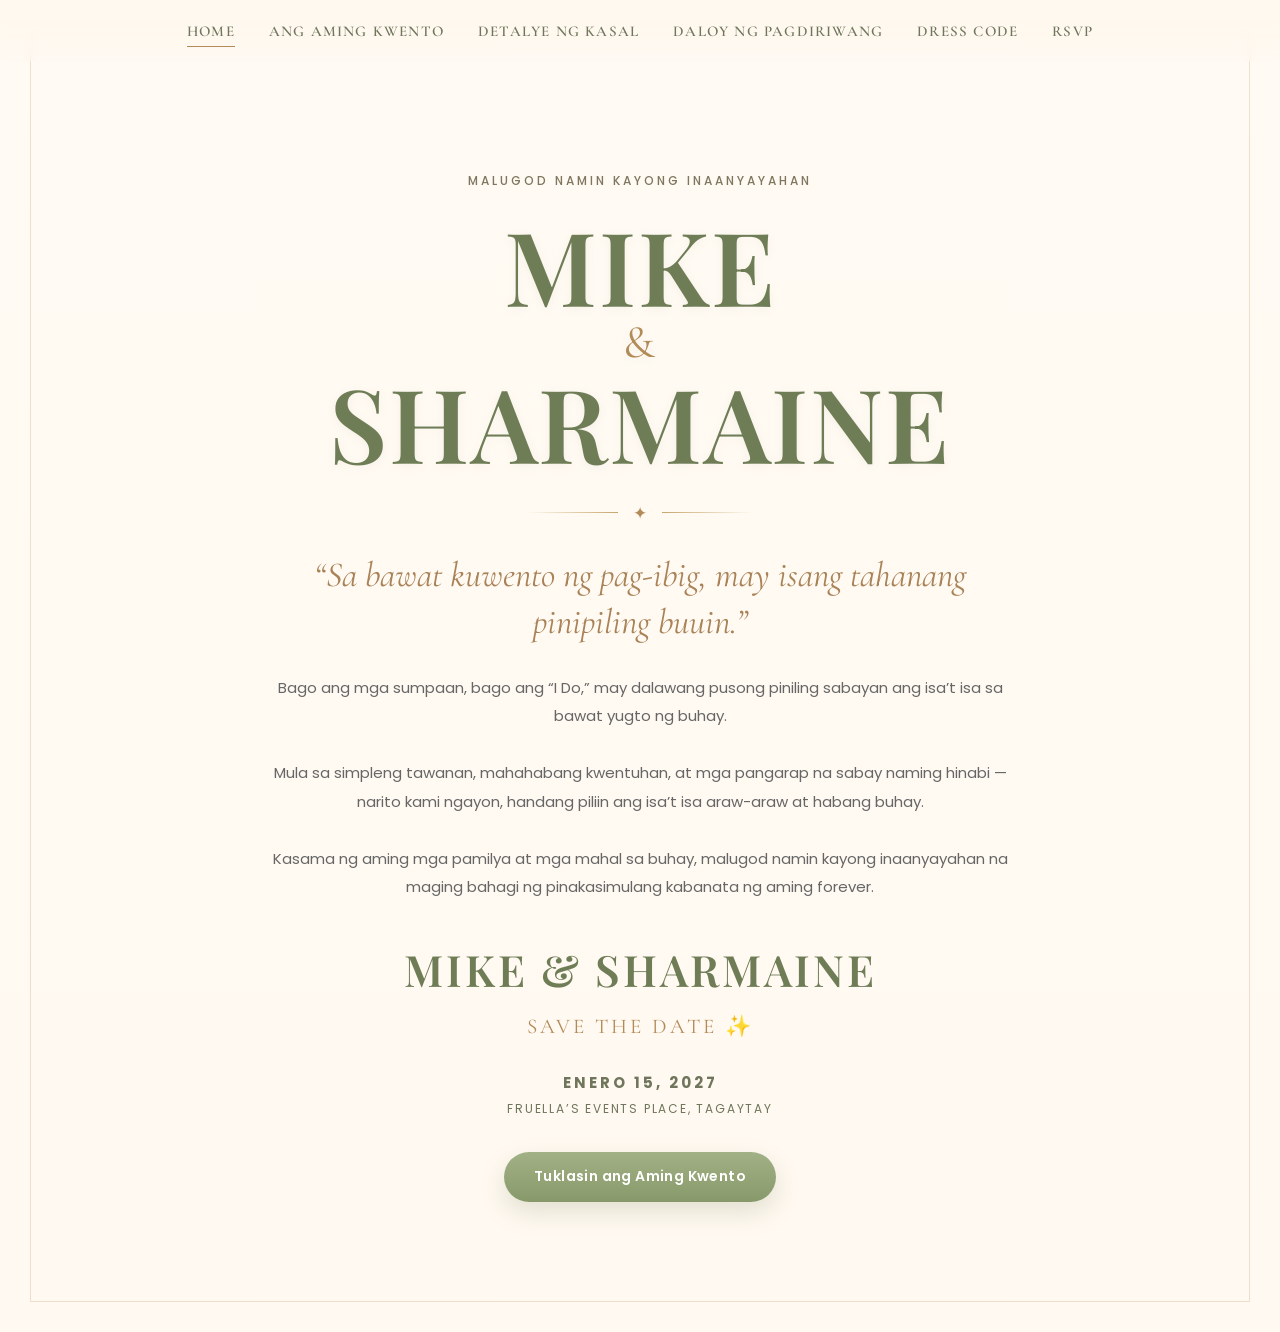
==== index.html @ f7872370 "Update index.html Remove RSVP from Home page" ====
<!DOCTYPE html>
<html lang="tl">

<head>

    <meta charset="UTF-8">

    <meta
        name="viewport"
        content="width=device-width, initial-scale=1.0"
    >

    <title>Mike & Sharmaine | Wedding</title>

    <!-- Google Fonts -->
    <link rel="preconnect" href="https://fonts.googleapis.com">

    <link
        rel="preconnect"
        href="https://fonts.gstatic.com"
        crossorigin
    >

    <link
        href="https://fonts.googleapis.com/css2?family=Cardo:wght@400;700&family=Playfair+Display:wght@600;700&family=Cormorant+Garamond:wght@400;500;600&family=Poppins:wght@300;400;500;600&display=swap"
        rel="stylesheet"
    >

    <link
        rel="stylesheet"
        href="style.css"
    >

</head>


<body>

    <!-- Floating watercolor petals -->
    <div id="petals"></div>


    <!-- ==============================
         WEDDING WEBSITE
    =============================== -->

    <div id="website">


        <!-- ==============================
             NAVIGATION
        =============================== -->

        <header class="website-nav">

           <nav>

    <a
        href="index.html"
        class="nav-link active"
    >
        Home
    </a>

    <a
        href="kwento.html"
        class="nav-link"
    >
        Ang Aming Kwento
    </a>

    <a
        href="detalye.html"
        class="nav-link"
    >
        Detalye ng Kasal
    </a>

    <a
        href="daloy.html"
        class="nav-link"
    >
        Daloy ng Pagdiriwang
    </a>

    <a
        href="dress-code.html"
        class="nav-link"
    >
        Dress Code
    </a>

    <a
        href="rsvp.html"
        class="nav-link"
    >
        RSVP
    </a>

</nav>

        </header>



        <!-- ==============================
             HERO / LANDING PAGE
        =============================== -->

        <main id="home">

            <section class="hero-section">

                <div class="hero-content">


                    <p class="hero-eyebrow">
                        MALUGOD NAMIN KAYONG INAANYAYAHAN
                    </p>


                    <h1 class="hero-title">

                        MIKE

                        <span>&</span>

                        SHARMAINE

                    </h1>


                    <div class="hero-divider">

                        <span>✦</span>

                    </div>


                    <p class="hero-quote">

                        “Sa bawat kuwento ng pag-ibig,
                        may isang tahanang pinipiling buuin.”

                    </p>


                    <p class="hero-description">

                        Bago ang mga sumpaan, bago ang “I Do,”
                        may dalawang pusong piniling sabayan ang
                        isa’t isa sa bawat yugto ng buhay.

                        <br><br>

                        Mula sa simpleng tawanan, mahahabang
                        kwentuhan, at mga pangarap na sabay naming
                        hinabi — narito kami ngayon, handang piliin
                        ang isa’t isa araw-araw at habang buhay.

                        <br><br>

                        Kasama ng aming mga pamilya at mga mahal
                        sa buhay, malugod namin kayong inaanyayahan
                        na maging bahagi ng pinakasimulang kabanata
                        ng aming forever.

                    </p>


                    <div class="hero-names">

                        <h2>
                            MIKE & SHARMAINE
                        </h2>

                        <p>
                            SAVE THE DATE ✨
                        </p>

                    </div>


                    <div class="hero-date">

                        <strong>
                            ENERO 15, 2027
                        </strong>

                        <span>
                            FRUELLA’S EVENTS PLACE, TAGAYTAY
                        </span>

                    </div>


                    <a
    href="kwento.html"
    class="hero-button"
>
    Tuklasin ang Aming Kwento
</a>
                </div>

            </section>
---- style.css ----
/* ===========================
   Mike & Sharmaine Wedding
   =========================== */

*{
    margin:0;
    padding:0;
    box-sizing:border-box;
}

html{
    scroll-behavior:smooth;
}

body{

    font-family:'Poppins',sans-serif;

    background:url("https://drive.google.com/thumbnail?id=1UcI9t8dui6gu9zDNdLLfxR3sNdBYcSqt&sz=w2000") center center/cover no-repeat fixed;

    min-height:100vh;

    color:#555;
}


/* Soft overlay */

.background{

    min-height:100vh;

    background:rgba(255,248,238,.70);

    display:flex;

    justify-content:center;

    align-items:center;

    padding:40px 20px;

}


/* Card */

.card{

    position:relative;

    overflow:hidden;

    background:#FFFCF8;

    border-radius:40px;

    box-shadow:
0 8px 25px rgba(90,75,40,.08),
0 30px 70px rgba(90,75,40,.10),
0 1px 0 rgba(255,255,255,.9) inset;

padding:90px 70px 70px;
   
        width:min(100%,760px);


}

.card::before{

    content:"";

    position:absolute;

    inset:20px;

    border:1px solid rgba(214,193,157,.28);

    border-radius:28px;

    pointer-events:none;

}

/* Typography */

h1{

    font-family:'Playfair Display',serif;

    color:#6F7D57;

font-size:clamp(2.5rem, 6vw, 3.8rem);
   
    font-weight:600;

    text-align:center;

    line-height:1.05;

    letter-spacing:.5px;

    margin:0 0 12px;

    text-shadow:
        0 2px 10px rgba(126,142,101,.08);

}

h2{

    font-family:'Cormorant Garamond',serif;

font-size:clamp(1.9rem, 4vw, 2.5rem);
   
    font-weight:500;

    color:#B38B59;

    text-align:center;

    letter-spacing:2px;

    margin-bottom:32px;

}

h3{

    font-family:'Cormorant Garamond',serif;

    color:#777;

font-size:clamp(1.35rem, 3vw, 1.8rem);
   
    text-align:center;

}

p{

    text-align:center;

    font-size:clamp(.98rem,2vw,1.1rem);

    line-height:1.8;

    color:#666;

    margin:0 0 18px;

}


/* Inputs */

input{
    display:block;
    width:100%;
    padding:22px 30px;
    margin:12px 0 10px;
    border-radius:999px;

    border:1px solid rgba(210,200,180,.8);
    background:rgba(255,255,255,.85);
    font-size:1.2rem;
    transition:.3s;
}

input:focus{

    outline:none;

    border-color:#A5B28B;

    box-shadow:
        0 0 0 5px rgba(126,142,101,.12);

}


/* Buttons */

button{

    margin-top:0;

    width:100%;

    min-height:56px;

    padding:18px 24px;

    background:linear-gradient(
        180deg,
        #A3B186,
        #87996A
    );

    color:#fff;

    border:none;

    border-radius:999px;

    font-weight:700;

font-size:clamp(1rem,2vw,1.1rem);
   
    letter-spacing:.3px;

    cursor:pointer;

    transition:
        transform .2s ease,
        box-shadow .3s ease,
        background .3s ease;

    box-shadow:
        0 12px 28px rgba(126,142,101,.25);

    -webkit-tap-highlight-color: transparent;

}

button:hover{

    transform:translateY(-2px);

    box-shadow:
        0 16px 34px rgba(126,142,101,.30);

    background:linear-gradient(
        180deg,
        #AAB98C,
        #7F9265
    );

}
button:active{

    transform:scale(.98);

}

button:disabled{

    opacity:.7;

    cursor:not-allowed;

    transform:none;

    box-shadow:
        0 8px 18px rgba(126,142,101,.18);

}
/* Divider */

.divider{

    margin:40px 0;

    border-top:1px solid #e9e2d8;

}


/* Footer */

.footer{

    text-align:center;

    margin-top:25px;

    color:#777;

    line-height:2;

}



/* ===========================
   Guest Card
=========================== */

.guest-card{

    display:flex;
    align-items:center;
    gap:22px;

    padding:24px;
    margin-top:22px;

    border-radius:24px;

    background:#FCFCFB;

    border:2px solid transparent;

    cursor:default;

    transition:
        transform .25s ease,
        box-shadow .30s ease,
        border-color .30s ease,
        background .30s ease;

}

.guest-card:hover{

    transform:none;

    box-shadow: 0 16px 30px rgba(126,142,101,.10);

}

.guest-icon{

    width:clamp(52px,9vw,64px);

    height:clamp(52px,9vw,64px);

    font-size:clamp(18px,3vw,22px);

}

.guest-details{

    flex:1;

    display:flex;

    flex-direction:column;

    gap:6px;

}

.guest-details h3{

    font-size:clamp(1.4rem,3vw,1.8rem);

}


/* Mobile */

@media (max-width:768px){

    .card{
    padding:40px 24px;
    }

    input,
    textarea{
        font-size:16px;
    }


}
.field-label{
    display:block;
    margin:18px 0 8px;
    text-align:left;
    font-weight:600;
    color:#666;
}

textarea{
    width:100%;
    min-height:140px;
    padding:18px 22px;
    border:1px solid #ddd;
    border-radius:28px;
    font-size:16px;
    font-family:'Poppins',sans-serif;
    resize:none;
    margin-bottom:24px;
    box-sizing:border-box;
}

textarea:focus{
    outline:none;
    border-color:#7E8E65;
    box-shadow:0 0 0 4px rgba(126,142,101,.15);

   }

/* ===========================
   Attendance Toggle
=========================== */

.attendance-toggle{

    display:flex;

    align-items:center;

    gap:16px;

}

.status{

    width:110px;

    text-align:center;

    font-size:14px;

    color:#777;

    line-height:1.3;

}

.status.on{

    color:#7E8E65;

    font-weight:700;

}

.switch{

    position:relative;
    display:inline-block;
    width:64px;
    height:34px;

}

.switch input{

    opacity:0;
    width:0;
    height:0;

}

.slider{

    position:absolute;
    cursor:pointer;
    top:0;
    left:0;
    right:0;
    bottom:0;

    background:#d7d7d7;

    transition:.3s;

    border-radius:40px;

}

.slider:before{

    position:absolute;
    content:"";

    height:26px;
    width:26px;

    left:4px;
    bottom:4px;

    background:white;

    transition:.3s;

    border-radius:50%;

}

.switch input:checked + .slider{

    background:#7E8E65;

}

.switch input:checked + .slider:before{

    transform:translateX(30px);

}
.attendance-text{

    font-size:16px;

    font-weight:600;

    color:#7E8E65;

    transition:.25s;

}
/* ===========================
   Loading Overlay
=========================== */

.loading-overlay{

    position:fixed;

    inset:0;

    background:rgba(255,248,238,.92);

    display:none;

    justify-content:center;

    align-items:center;

    z-index:9999;

}

.loading-card{

    text-align:center;

}

.loading-card h2{

    margin-top:20px;

    color:#7E8E65;

}

.loading-card p{

    margin-top:10px;

}

.ring{

    width:70px;

    height:70px;

    border:6px solid #e5dfd4;

    border-top:6px solid #7E8E65;

    border-radius:50%;

    margin:auto;

    animation:spin .8s linear infinite;

}

@keyframes spin{

    from{
        transform:rotate(0deg);
    }

    to{
        transform:rotate(360deg);
    }

}

#app{

    position:relative;

    z-index:2;

    max-width:720px;

    margin:auto;

    animation:fadeUp .8s ease;
    transition:opacity .3s ease, transform .3s ease;

}
@keyframes fadeUp{

from{

opacity:0;

transform:translateY(25px);

}

to{

opacity:1;

transform:translateY(0);

}

}
/* ===========================
   Elegant Gold Divider
=========================== */

.gold-divider{
    display:flex;
    align-items:center;
    justify-content:center;
    gap:18px;
    margin:32px 0;
}

.gold-divider::before,
.gold-divider::after{
    content:"";
    flex:1;
    height:1px;

    background:linear-gradient(
        to right,
        transparent,
        #e3d6c0,
        transparent
    );
}

.gold-divider span{

    width:34px;
    height:34px;

    display:flex;
    align-items:center;
    justify-content:center;

    border-radius:50%;

    background:#fffdf9;

    border:1px solid #eadcc8;

    color:#C5A067;

    font-size:14px;

    box-shadow:0 4px 12px rgba(0,0,0,.05);

}
/* ===========================
   Wedding Countdown
=========================== */

.countdown{

    text-align:center;

    margin:28px 0 28px;

}

.count-number{

    font-family:'Playfair Display',serif;

font-size:clamp(3rem,9vw,5rem);
   
    font-weight:700;

    line-height:1;

    letter-spacing:-2px;

    color:#7E8E65;

    text-shadow:
        0 2px 10px rgba(126,142,101,.08);

}

.count-label{

    margin-top:8px;

    color:#8E8E8E;

    letter-spacing:4px;

    text-transform:uppercase;

    font-size:13px;

}

/* ===========================
   Floating Watercolor Petals
=========================== */

#petals{

    position:fixed;

    inset:0;

    overflow:hidden;

    pointer-events:none;

    z-index:9999;

}

.petal{

    position:absolute;

    top:-80px;

    will-change:transform;

    animation:petalFall linear forwards;

    filter:drop-shadow(0 6px 12px rgba(0,0,0,.08));

}

@keyframes petalFall{

    0%{

        transform:
            translateY(-80px)
            translateX(0)
            rotate(0deg);

        opacity:0;

    }

    10%{

        opacity:.8;

    }

    50%{

        transform:
            translateY(45vh)
            translateX(calc(var(--drift) * 0.35))
            rotate(calc(var(--rotate) * 0.4));

    }

    100%{

        transform:
            translateY(115vh)
            translateX(calc(var(--drift) * 0.75))
            rotate(calc(var(--rotate) * 0.8));

        opacity:0;

    }

}

.welcome-text{
    margin:0 0 12px;
    line-height:1.6;
}
.confirmed-badge{

    display:inline-flex;

    align-items:center;

    gap:8px;

    padding:10px 18px;

    border-radius:999px;

    background:#EDF6EC;

    color:#4F6F52;

    font-weight:600;

    font-size:.95rem;

    border:1px solid #CFE3CC;

}
.thank-you-card{

    animation:fadeUp .8s ease;

}

.thank-icon{

    font-size:60px;

    margin-bottom:15px;

}

.thank-message{

    line-height:1.8;

}

.event-details{

    color:#7E8E65;

    font-size:18px;

}

.closing{

    font-style:italic;

    color:#777;

}

.floating-heart{

    position:fixed;

    bottom:-40px;

    font-size:28px;

    pointer-events:none;

    z-index:9999;

    animation:floatHeart linear forwards;

}

@keyframes floatHeart{

    0%{

        opacity:0;

        transform:
            translateY(0)
            scale(.4);

    }

    20%{

        opacity:1;

    }

    100%{

        opacity:0;

        transform:
            translateY(-120vh)
            rotate(360deg)
            scale(1.4);

    }

}

.fade-out{
    opacity:0;
    transform:translateY(12px);
}

.fade-in{
    opacity:1;
    transform:translateY(0);
}
.calendar-btn{

    display:block;
    margin-top:15px;

    text-decoration:none;

    color:#7E8E65;

    border:2px solid #C5C69E;

    padding:14px;

    border-radius:40px;

    font-weight:600;

    transition:.3s;
    display: flex;
    align-items: center;
    justify-content: center;
    text-align: center;
    gap: 6px;

}

.calendar-btn{

    background:white;

    border:2px solid #D8D2C6;

}
.rsvp-summary{

    max-width:460px;

    margin:32px auto;

    padding:24px;

    background:#FCFCFB;

    border:1px solid #ECE7DF;

    border-radius:24px;

}

.summary-row{

    display:flex;

    align-items:center;

    gap:12px;

    margin-bottom:14px;

    padding:10px 14px;

    background:#faf9f7;

border-radius:18px;
   
}

.summary-icon{

    width:28px;

    text-align:center;

    font-size:18px;

}
.update-note{
    margin-top:18px;
    padding:12px 16px;

    background:#f7f7f4;
    border:1px solid #e7e7df;
    border-radius:18px;

    color:#666;
    font-size:14px;
    line-height:1.6;
    text-align:center;
}
.thank-you-message{

    margin-top:20px;

    color:#666;

    line-height:1.8;

    font-size:18px;

    text-align:center;

}

.thank-you-message strong{

    color:#7E8E65;

}
/* ===========================
   Progress
=========================== */

.progress-wrapper{

    margin-bottom:30px;

}

.progress-dots{

    display:flex;

    justify-content:center;

    align-items:center;

}

.progress-item{

    display:flex;

    align-items:center;

}

.progress-circle{

    width:14px;

    height:14px;

    border-radius:50%;

    background:#d9d9d9;

    transition:.3s;

}

.progress-circle.active{

    background:#7E8E65;

}

.progress-bar{

    width:55px;

    height:2px;

    background:#d9d9d9;

    margin:0 6px;

    transition:.3s;

}

.progress-bar.active{

    background:#7E8E65;

}

/* ===========================
   RSVP Card Animation
=========================== */

.guest-card.selected{

    background:#F6FAF4;

    border-color:#A3B186;

    box-shadow:
        0 12px 28px rgba(126,142,101,.18);

   animation:cardPulse .35s ease;


}

.guest-card.declined{

    background:#FCFCFB;

    border-color:#ECE7DF;

}

.guest-card.selected:hover{

    transform:translateY(-2px);

}

.guest-card:active{

    transform:scale(.985);

}
@keyframes cardPulse{

    0%{

        transform:scale(1);

    }

    40%{

        transform:scale(1.02);

    }

    100%{

        transform:scale(1);

    }

}

input,
textarea,
select{

    font-size:16px;

}
.progress-text{

    margin-top:14px;

    text-align:center;

    width:100%;

    color:#8d8d8d;

    font-size:clamp(.75rem,1.5vw,.9rem);

    letter-spacing:1px;

    text-transform:uppercase;

}
input,
textarea{

    transition:
        border-color .25s ease,
        box-shadow .25s ease,
        background .25s ease;

}
/* ===========================
   RSVP Update Confirmation Modal
=========================== */

.modal-overlay{

    position:fixed;
    inset:0;

    background:rgba(0,0,0,.35);

    backdrop-filter:blur(8px);

    display:flex;

    justify-content:center;

    align-items:center;

    opacity:0;

    visibility:hidden;

    transition:.35s;

    z-index:9999;

}

.modal-overlay.show{

    opacity:1;

    visibility:visible;

}

.modal-card{

    width:min(420px,90vw);

    background:white;

    border-radius:28px;

    padding:40px 32px;

    text-align:center;

    box-shadow:
        0 30px 80px rgba(0,0,0,.15);

    transform:translateY(20px);

    transition:.35s;

}

.modal-overlay.show .modal-card{

    transform:translateY(0);

}

.modal-card h2{

    font-family:'Cardo',serif;

    font-size:2rem;

    color:#6E7D58;

    margin-bottom:12px;

}

.modal-card p{

    color:#666;

    line-height:1.7;

    margin-bottom:30px;

}

.modal-buttons{

    display:flex;

    gap:16px;

}

.modal-buttons button{

    flex:1;

    margin:0;

}

.secondary-btn{

    background:white !important;

    color:#7E8E65 !important;

    border:2px solid #C5C69E !important;

}

.secondary-btn:hover{

    background:#F8F6F2 !important;

}
/* ---------- RSVP Footer ---------- */

.rsvp-footer{
    margin-top:50px;
    text-align:center;
}

.deadline{
    margin-bottom:42px;
}
@media (max-width: 600px) {
.deadline-label {
    text-align: center;
    letter-spacing: 0.28em;
    line-height: 1.5;
    width: 100%;
    max-width: 100%;
     margin-top: 4px;
        margin-bottom: 22px;
    box-sizing: border-box;
}

.deadline-date{
    font-family:'Poppins',sans-serif;
    font-size:1.15rem;
    font-weight:700;
    color:#666;
    margin-top:8px;
}

.contact{
    border-top:1px solid #e7dfd3;
    padding-top:32px;
}

.contact-label{
    color:#666;
    line-height:1.8;
    margin-bottom:18px;
}

.contact h4{
    font-size:1.15rem;
    color:#6E7D58;
    margin-bottom:8px;
}

.contact a{
    color:#666;
    text-decoration:none;
    font-weight:600;
    font-size:1.05rem;
}

.contact a:hover{
    color:#6E7D58;
}
.deadline-text{
    font-size:1rem;
    color:#666;
    line-height:1.8;
    margin:0;
}

.deadline-text strong{
    color:#666;
    font-weight:700;
}
.contact-intro{
    font-size:17px;
    line-height:1.6;
    color:#666;
    text-align:center;
    white-space:nowrap;
    margin:0 auto 18px;
}

.contact-name{
    font-size:18px;
    font-weight:600;
    color:#6E7D58;
    text-align:center;
    margin:0 0 6px;
}

.contact-phone{
    font-size:18px;
    font-weight:500;
    color:#555;
    text-align:center;
    margin:0;
}
.welcome-text,
.info-text{
    font-size:18px;
    line-height:1.7;
    color:#666;
    text-align:center;
    margin:22px 0;
}

.contact-name{
    font-size:18px;
    font-weight:600;
    color:#6E7D58;
    margin-top:14px;
}

.contact-phone{
    font-size:18px;
    font-weight:500;
    color:#555;
    margin-top:6px;
}

.divider{
    width:100%;
    height:1px;
    background:#E8E1D7;
    margin:30px 0;
}
.guest-card {
    display: flex;
    align-items: center;
    justify-content: space-between;

    width: 100%;
    min-height: 76px;

    padding: 18px 22px;
    margin-bottom: 16px;

    background: #fff;
    border: 1px solid #e5dfd3;
    border-radius: 20px;

    box-sizing: border-box;

    /* Makes the entire card clickable */
    cursor: pointer;

    transition: background 0.2s ease,
                transform 0.2s ease,
                box-shadow 0.2s ease;
}

.guest-card:hover {
    background: #fcfbf8;
}

.guest-card:active {
    transform: scale(0.99);
}

.guest-details {
    flex: 1;
    min-width: 0;

    /* Guest name stays on the LEFT */
    text-align: left;
}

.guest-details h3 {
    margin: 0;

    font-family: 'Cardo', serif;
    font-size: 1.15rem;
    font-weight: 600;

    color: #555;
    text-align: left;
}

.attendance-toggle {
    display: flex;
    align-items: center;
    justify-content: flex-end;

    gap: 10px;
    flex-shrink: 0;
}

.attendance-text {
    font-size: 0.9rem;
    color: #666;
    white-space: nowrap;
}
/* ================================
   STEP 2 - GUEST CARDS
================================ */

.guest-list {
    width: 100%;
}

.guest-card {
    display: flex;
    align-items: center;
    justify-content: space-between;

    width: 100%;
    min-height: 76px;

    padding: 18px 22px;
    margin-bottom: 16px;

    background: #fff;

    border: 1px solid #e5dfd3;
    border-radius: 20px;

    box-sizing: border-box;
}

.guest-details {
    flex: 1;
    min-width: 0;
}

.guest-details h3 {
    margin: 0;

    font-family: 'Cardo', serif;
    font-size: 1.15rem;
    font-weight: 600;

    color: #555;
}

.attendance-toggle {
    display: flex;
    align-items: center;

    gap: 10px;
    flex-shrink: 0;
}

.attendance-text {
    font-size: 0.85rem;
    font-weight: 600;
    white-space: nowrap;
}

.attendance-text.attending {
    color: #7E8E65;
}

.attendance-text.declined {
    color: #999;
}


/* ================================
   APPLE-STYLE TOGGLE
================================ */

.switch {
    position: relative;

    display: inline-block;

    width: 52px;
    height: 30px;

    flex-shrink: 0;

    cursor: pointer;
}

.switch input {
    opacity: 0;
    width: 0;
    height: 0;
}

.slider {
    position: absolute;

    inset: 0;

    background: #d1d1d1;

    border-radius: 30px;

    transition: 0.25s;
}

.slider::before {
    content: "";

    position: absolute;

    width: 24px;
    height: 24px;

    left: 3px;
    top: 3px;

    background: white;

    border-radius: 50%;

    box-shadow: 0 2px 5px rgba(0,0,0,0.15);

    transition: 0.25s;
}

.switch input:checked + .slider {
    background: #9CAF7A;
}

.switch input:checked + .slider::before {
    transform: translateX(22px);
}


/* ================================
   INSTRUCTION
================================ */

.guest-instruction {
    margin-bottom: 24px;
}
.wedding-date{
    font-size:18px;
    font-weight:700;
    color:#666;
    margin:0;
}
/* ===========================
   Thank You Page Buttons
=========================== */

.thank-you-buttons{
    position:relative;
    z-index:10000;
    width:100%;
    margin-top:20px;
}

.thank-you-buttons button{
    position:relative;
    z-index:10001;
    pointer-events:auto;
}

.done-btn{
    width:100%;
}

.calendar-btn{
    width:100%;
    box-sizing:border-box;
    cursor:pointer;
    pointer-events:auto;
}
.contact-update-title {
    font-size: 48px;
    line-height: 1.08;
    margin-bottom: 12px;
}
.update-rsvp-title {
    font-size: 48px;
    line-height: 1.1;
    margin: 0 auto 18px;
    text-align: center;
    max-width: 700px;
    overflow-wrap: break-word;
}

.update-description {
    font-size: 18px;
    line-height: 1.5;
    margin: 0 auto 24px;
    text-align: center;
    max-width: 600px;
}

}

@media (max-width: 600px) {
    .update-rsvp-title {
        font-size: 38px;
        line-height: 1.12;
        max-width: 100%;
        margin-bottom: 16px;
    }

    .update-description {
        font-size: 17px;
        line-height: 1.5;
        margin-bottom: 22px;
    }
}
   @media (max-width: 600px) {

.invitation-instruction {
    text-align: center;
    line-height: 1.5;
    width: 100%;
    max-width: 100%;
     margin-top: 0;
        margin-bottom: 22px;
    box-sizing: border-box;
}

}

@media (max-width: 600px) {
    p {
        max-width: 100%;
        box-sizing: border-box;
        overflow-wrap: break-word;
        word-wrap: break-word;
        white-space: normal;
    }
}
/* =========================================
   MOBILE WELCOME PAGE - FINAL TEXT FIX
   ========================================= */

@media (max-width: 600px) {

    /* -----------------------------------------
       Countdown label
       ----------------------------------------- */

    .deadline-label {
        width: 100% !important;
        max-width: 100% !important;

        margin: 0 auto 24px auto !important;
        padding: 0 10px !important;

        box-sizing: border-box !important;

        text-align: center !important;

        font-size: 16px !important;
        line-height: 1.55 !important;

        /* Reduce the huge spacing */
        letter-spacing: 0.16em !important;

        white-space: normal !important;
        word-break: normal !important;
        overflow: visible !important;
    }


    /* -----------------------------------------
       Contact / Help text
       ----------------------------------------- */

    .contact-help {
        width: 100% !important;
        max-width: 100% !important;

        margin: 0 auto 24px auto !important;
        padding: 0 20px !important;

        box-sizing: border-box !important;

        text-align: center !important;

        font-size: 18px !important;
        line-height: 1.5 !important;

        white-space: normal !important;
        overflow-wrap: anywhere !important;
        word-break: normal !important;

        overflow: visible !important;
    }


    /* -----------------------------------------
       Contact name
       ----------------------------------------- */

    .contact-name {
        margin: 0 0 12px 0 !important;
        text-align: center !important;
    }


    /* -----------------------------------------
       Contact number
       ----------------------------------------- */

    .contact-number {
        margin: 0 !important;
        text-align: center !important;
    }

}
/* =========================================
   MOBILE RSVP TEXT & SPACING FIX
   ========================================= */

@media (max-width: 600px) {

    /* -----------------------------------------
       1. Countdown text
       Small space between 157 and the text
       ----------------------------------------- */

    .deadline-label {
        font-size: 14px !important;
        letter-spacing: 0.14em !important;
        line-height: 1.55 !important;

        text-align: center !important;

        margin-top: 8px !important;
        margin-bottom: 22px !important;

        padding: 0 12px !important;

        width: 100% !important;
        max-width: 100% !important;

        box-sizing: border-box !important;

        white-space: normal !important;
        overflow: visible !important;
    }


    /* -----------------------------------------
       2. Name instruction
       Smaller and exactly 2 lines
       ----------------------------------------- */

    .instruction-text {
        font-size: 15px !important;
        line-height: 1.45 !important;

        text-align: center !important;

        margin: 0 auto 22px auto !important;

        padding: 0 20px !important;

        width: 100% !important;
        max-width: 100% !important;

        box-sizing: border-box !important;

        overflow-wrap: normal !important;
        word-break: normal !important;
    }


    /* -----------------------------------------
       3. Help/contact text
       Smaller on mobile
       ----------------------------------------- */

    .help-text {
        font-size: 13.5px !important;
        line-height: 1.5 !important;

        text-align: center !important;

        margin: 0 auto 16px auto !important;

        padding: 0 24px !important;

        width: 100% !important;
        max-width: 100% !important;

        box-sizing: border-box !important;

        white-space: normal !important;
        overflow-wrap: break-word !important;
        word-break: normal !important;

        overflow: visible !important;
    }

}
   
/* =========================================
   FINAL MOBILE WELCOME PAGE TEXT FIX
   ========================================= */

@media (max-width: 600px) {

    /* -----------------------------------------
       Countdown number
       ----------------------------------------- */

    .count-number {
        margin-bottom: 8px !important;
    }


    /* -----------------------------------------
       ARAW BAGO ANG AMING
       PAG-IISANG DIBDIB
       ----------------------------------------- */

    .deadline-label {
        width: 100% !important;
        max-width: 100% !important;

        margin: 0 auto 26px auto !important;

        padding: 0 10px !important;

        box-sizing: border-box !important;

        text-align: center !important;

        font-size: 14px !important;
        line-height: 1.55 !important;

        letter-spacing: 0.14em !important;

        white-space: normal !important;
    }


    /* -----------------------------------------
       "Pakilagay ang inyong pangalan..."
       ----------------------------------------- */

    .name-instruction {
        width: 100% !important;
        max-width: 560px !important;

        margin: 0 auto 22px auto !important;

        padding: 0 8px !important;

        box-sizing: border-box !important;

        text-align: center !important;

        font-size: 14px !important;
        line-height: 1.55 !important;

        color: #666 !important;

        white-space: normal !important;
        overflow-wrap: normal !important;
        word-break: normal !important;
    }


    /* -----------------------------------------
       RSVP deadline
       ----------------------------------------- */

    .rsvp-deadline {
        width: 100% !important;

        margin: 0 auto !important;

        padding: 0 10px !important;

        box-sizing: border-box !important;

        text-align: center !important;

        font-size: 14px !important;
        line-height: 1.6 !important;

        white-space: normal !important;
    }


    .rsvp-deadline strong {
        display: block;

        margin-top: 2px;

        font-size: 15px !important;
    }


    /* -----------------------------------------
       Help / contact introduction
       ----------------------------------------- */

    .help-text {
        width: 100% !important;
        max-width: 520px !important;

        margin: 0 auto 16px auto !important;

        padding: 0 12px !important;

        box-sizing: border-box !important;

        text-align: center !important;

        font-size: 13.5px !important;
        line-height: 1.5 !important;

        color: #666 !important;

        white-space: normal !important;
        overflow-wrap: normal !important;
        word-break: normal !important;
    }


    /* -----------------------------------------
       Contact name
       ----------------------------------------- */

    .contact-name {
        margin: 0 0 8px 0 !important;

        text-align: center !important;

        font-size: 17px !important;
    }


    /* -----------------------------------------
       Contact number
       ----------------------------------------- */

    .contact-number {
        margin: 0 !important;

        text-align: center !important;

        font-size: 16px !important;
    }

}
/* =========================================
   DESKTOP WELCOME PAGE REFINEMENT
   Mobile remains unchanged
   ========================================= */

@media (min-width: 601px) {

    .name-instruction {
        max-width: 600px !important;
        margin-left: auto !important;
        margin-right: auto !important;
        line-height: 1.65 !important;
    }

    .rsvp-footer {
        margin-top: 55px !important;
    }

    .rsvp-deadline {
        max-width: 600px;
        margin-left: auto !important;
        margin-right: auto !important;
    }

}
/* =========================================
   FINAL MOBILE RSVP GUEST CARD FIX
   Prevent toggle from overlapping guest name
========================================= */

@media (max-width: 600px) {

    .guest-card {
        display: grid !important;

        grid-template-columns: minmax(0, 1fr) auto !important;

        align-items: center !important;

        column-gap: 14px !important;

        padding: 18px 16px !important;

        min-height: 82px !important;

        box-sizing: border-box !important;

        overflow: hidden !important;
    }


    /* Guest name area */
    .guest-details {
        min-width: 0 !important;

        width: 100% !important;

        overflow: hidden !important;
    }


    .guest-details h3 {
        margin: 0 !important;

        font-size: 1.05rem !important;

        line-height: 1.3 !important;

        white-space: normal !important;

        overflow-wrap: break-word !important;

        word-break: normal !important;
    }


    /* Toggle + status stay on the right */
    .attendance-toggle {
        display: flex !important;

        align-items: center !important;

        justify-content: flex-end !important;

        gap: 7px !important;

        flex-shrink: 0 !important;

        min-width: 0 !important;
    }


    /* Smaller toggle on phones */
    .switch {
        width: 52px !important;

        height: 30px !important;

        flex-shrink: 0 !important;
    }


    .slider::before {
        width: 24px !important;

        height: 24px !important;

        left: 3px !important;

        top: 3px !important;
    }


    .switch input:checked + .slider::before {
        transform: translateX(22px) !important;
    }


    /* Attendance text */
    .attendance-text {
        font-size: 0.72rem !important;

        line-height: 1.2 !important;

        white-space: normal !important;

        text-align: left !important;

        max-width: 125px !important;

        overflow-wrap: normal !important;
    }

}
      /* =========================================
   STEP 3 - CONTACT TITLE
   Keep "Pakikipag-ugnayan" on one line
========================================= */

@media (max-width: 600px) {

    .contact-update-title {
        font-size: 30px !important;

        line-height: 1.08 !important;

        letter-spacing: -0.02em !important;

        width: 100% !important;

        max-width: 100% !important;

        margin: 0 auto 20px auto !important;

        padding: 0 4px !important;

        box-sizing: border-box !important;

        text-align: center !important;

        white-space: normal !important;

        overflow-wrap: normal !important;

        word-break: normal !important;
    }

}
/* =========================================================
   WEDDING WEBSITE
   ========================================================= */


/* ==============================
   WEBSITE BASE
============================== */

#website {

    min-height:100vh;

    color:#555;

}


/* ==============================
   WEBSITE NAVIGATION
============================== */

.website-nav {

    position:fixed;

    top:0;
    left:0;
    right:0;

    z-index:5000;

    display:flex;

    justify-content:center;

    padding:24px 30px;

    background:
        linear-gradient(
            to bottom,
            rgba(255,248,238,.96),
            rgba(255,248,238,.72),
            transparent
        );

    backdrop-filter:blur(3px);

}


.website-nav nav {

    display:flex;

    align-items:center;

    justify-content:center;

    gap:38px;

}


.nav-link {

    position:relative;

    text-decoration:none;

    color:#6F765B;

    font-family:'Cormorant Garamond',serif;

    font-size:15px;

    font-weight:600;

    letter-spacing:1.2px;

    text-transform:uppercase;

    transition:.3s ease;

}


.nav-link:hover {

    color:#B38B59;

}


.nav-link::after {

    content:"";

    position:absolute;

    left:0;
    right:0;
    bottom:-7px;

    height:1px;

    background:#B38B59;

    transform:scaleX(0);

    transform-origin:center;

    transition:.3s ease;

}


.nav-link:hover::after,
.nav-link.active::after {

    transform:scaleX(1);

}



/* ==============================
   HERO
============================== */

.hero-section {

    min-height:100vh;

    display:flex;

    align-items:center;

    justify-content:center;

    position:relative;

    padding:
        130px
        30px
        90px;

    background:

        linear-gradient(
            rgba(255,248,238,.72),
            rgba(255,248,238,.84)
        ),

        url("https://drive.google.com/thumbnail?id=1UcI9t8dui6gu9zDNdLLfxR3sNdBYcSqt&sz=w2000")
        center center /
        cover
        no-repeat;

}


.hero-section::before {

    content:"";

    position:absolute;

    inset:30px;

    border:1px solid
        rgba(184,145,92,.25);

    pointer-events:none;

}


.hero-content {

    position:relative;

    z-index:2;

    width:min(760px,100%);

    text-align:center;

    padding:50px 35px;

}


.hero-eyebrow {

    margin:0 0 24px;

    font-family:'Poppins',sans-serif;

    font-size:12px;

    font-weight:500;

    letter-spacing:4px;

    color:#8A8A70;

}


.hero-title {

    margin:0;

    font-family:'Playfair Display',serif;

    font-size:clamp(
        4rem,
        10vw,
        7.5rem
    );

    font-weight:600;

    line-height:.88;

    letter-spacing:3px;

    color:#6F7D57;

}


.hero-title span {

    display:block;

    margin:12px 0;

    font-family:'Cormorant Garamond',serif;

    font-size:.45em;

    font-weight:400;

    color:#B38B59;

}


.hero-divider {

    display:flex;

    align-items:center;

    justify-content:center;

    gap:18px;

    margin:35px auto 28px;

    color:#B38B59;

}


.hero-divider::before,
.hero-divider::after {

    content:"";

    width:100px;

    height:1px;

    background:
        linear-gradient(
            to right,
            transparent,
            #C8A66D
        );

}


.hero-divider::after {

    background:
        linear-gradient(
            to left,
            transparent,
            #C8A66D
        );

}


.hero-divider span {

    font-size:18px;

}


.hero-quote {

    max-width:650px;

    margin:0 auto 28px;

    font-family:'Cormorant Garamond',serif;

    font-size:clamp(
        1.7rem,
        4vw,
        2.4rem
    );

    line-height:1.3;

    font-style:italic;

    color:#A98257;

}


.hero-description {

    max-width:650px;

    margin:0 auto;

    font-family:'Poppins',sans-serif;

    font-size:15px;

    line-height:1.9;

    color:#666;

}


.hero-names {

    margin-top:38px;

}


.hero-names h2 {

    margin:0;

    font-family:'Playfair Display',serif;

    font-size:clamp(
        1.8rem,
        4vw,
        2.7rem
    );

    letter-spacing:3px;

    color:#6F7D57;

}


.hero-names p {

    margin:8px 0 0;

    font-family:'Cormorant Garamond',serif;

    font-size:20px;

    letter-spacing:3px;

    color:#B38B59;

}


.hero-date {

    display:flex;

    flex-direction:column;

    gap:5px;

    margin:26px 0 34px;

    font-family:'Poppins',sans-serif;

    color:#6F765B;

}


.hero-date strong {

    font-size:16px;

    letter-spacing:4px;

}


.hero-date span {

    font-size:12px;

    letter-spacing:2px;

}


.hero-button {

    display:inline-flex;

    align-items:center;

    justify-content:center;

    min-height:52px;

    padding:14px 30px;

    border-radius:999px;

    background:
        linear-gradient(
            180deg,
            #A3B186,
            #87996A
        );

    color:white;

    text-decoration:none;

    font-family:'Poppins',sans-serif;

    font-size:14px;

    font-weight:600;

    letter-spacing:.4px;

    box-shadow:
        0 12px 28px
        rgba(126,142,101,.25);

    transition:.3s ease;

}


.hero-button:hover {

    transform:translateY(-2px);

    box-shadow:
        0 16px 34px
        rgba(126,142,101,.32);

}



/* ==============================
   TEMPORARY SECTIONS
============================== */

.website-placeholder {

    min-height:70vh;

    display:flex;

    align-items:center;

    justify-content:center;

    padding:100px 30px;

    background:#FFFCF8;

}


.website-placeholder:nth-child(even) {

    background:#F8F3EA;

}


.website-placeholder p {

    font-family:'Playfair Display',serif;

    font-size:42px;

    color:#6F7D57;

}



/* ==============================
   RSVP VISIBILITY
============================== */

.rsvp-hidden {

    display:none;

}


.rsvp-visible {

    display:block;

}



/* ==============================
   MOBILE WEBSITE
============================== */

@media (max-width:768px) {

    .website-nav {

        padding:
            16px
            12px;

        overflow-x:auto;

        justify-content:flex-start;

    }


    .website-nav nav {

        justify-content:flex-start;

        gap:22px;

        min-width:max-content;

    }


    .nav-link {

        font-size:11px;

        letter-spacing:.8px;

    }


    .hero-section {

        padding:
            105px
            20px
            70px;

        min-height:100svh;

    }


    .hero-section::before {

        inset:14px;

    }


    .hero-content {

        padding:
            40px
            15px;

    }


    .hero-eyebrow {

        font-size:9px;

        letter-spacing:2.5px;

        margin-bottom:20px;

    }


    .hero-title {

        font-size:
            clamp(
                3.4rem,
                17vw,
                5rem
            );

        letter-spacing:1px;

    }


    .hero-quote {

        font-size:1.55rem;

        line-height:1.35;

    }


    .hero-description {

        font-size:13px;

        line-height:1.8;

    }


    .hero-names h2 {

        font-size:1.8rem;

        letter-spacing:2px;

    }


    .hero-date strong {

        font-size:13px;

        letter-spacing:2.5px;

    }


    .hero-date span {

        font-size:10px;

        letter-spacing:1px;

    }


    .hero-button {

        width:100%;

        font-size:13px;

    }


    .website-placeholder {

        min-height:60vh;

    }


    .website-placeholder p {

        font-size:30px;

    }

}
/* =========================================================
   MIKE & SHARMAINE WEDDING WEBSITE
   ========================================================= */

#website {
    min-height: 100vh;
    width: 100%;
    color: #555;
}


/* =========================================================
   NAVIGATION
   ========================================================= */

.website-nav {

    position: fixed;

    top: 0;
    left: 0;
    right: 0;

    z-index: 5000;

    display: flex;
    justify-content: center;

    padding: 22px 30px;

    background:
        linear-gradient(
            to bottom,
            rgba(255,248,238,.96),
            rgba(255,248,238,.78),
            rgba(255,248,238,0)
        );

    backdrop-filter: blur(4px);
}


.website-nav nav {

    display: flex;

    align-items: center;
    justify-content: center;

    gap: 34px;
}


.website-nav .nav-link {

    position: relative;

    display: inline-block;

    color: #6F765B;

    text-decoration: none;

    font-family: 'Cormorant Garamond', serif;

    font-size: 15px;

    font-weight: 600;

    letter-spacing: 1.2px;

    text-transform: uppercase;

    transition:
        color .3s ease,
        transform .3s ease;
}


.website-nav .nav-link:hover {

    color: #B38B59;

    transform: translateY(-1px);
}


.website-nav .nav-link::after {

    content: "";

    position: absolute;

    left: 0;
    right: 0;

    bottom: -7px;

    height: 1px;

    background: #B38B59;

    transform: scaleX(0);

    transition: transform .3s ease;

}


.website-nav .nav-link:hover::after,
.website-nav .nav-link.active::after {

    transform: scaleX(1);
}


/* =========================================================
   HERO SECTION
   ========================================================= */

.hero-section {

    position: relative;

    min-height: 100vh;

    display: flex;

    align-items: center;
    justify-content: center;

    box-sizing: border-box;

    padding:
        130px
        30px
        90px;

    text-align: center;
}


.hero-content {

    position: relative;

    z-index: 2;

    width: min(850px, 100%);

    margin: auto;

    padding: 40px 30px;

    box-sizing: border-box;
}


/* =========================================================
   HERO TEXT
   ========================================================= */

.hero-eyebrow {

    margin: 0 0 24px;

    font-family: 'Poppins', sans-serif;

    font-size: 12px;

    font-weight: 500;

    letter-spacing: 3px;

    color: #7E765F;
}


.hero-title {

    margin: 0;

    font-family: 'Playfair Display', serif;

    font-size: clamp(
        3.8rem,
        8vw,
        7rem
    );

    font-weight: 600;

    line-height: .95;

    letter-spacing: 2px;

    color: #6F7D57;
}


.hero-title span {

    display: block;

    margin: 8px 0;

    font-family: 'Cormorant Garamond', serif;

    font-size: .45em;

    font-weight: 400;

    color: #B38B59;
}


/* =========================================================
   DECORATIVE DIVIDER
   ========================================================= */

.hero-divider {

    display: flex;

    align-items: center;
    justify-content: center;

    gap: 15px;

    margin: 30px auto 25px;

    color: #B38B59;
}


.hero-divider::before,
.hero-divider::after {

    content: "";

    width: 90px;

    height: 1px;

    background:
        linear-gradient(
            to right,
            transparent,
            #C8A66D
        );
}


.hero-divider::after {

    background:
        linear-gradient(
            to left,
            transparent,
            #C8A66D
        );
}


.hero-divider span {

    font-size: 17px;
}


/* =========================================================
   HERO QUOTE
   ========================================================= */

.hero-quote {

    max-width: 720px;

    margin: 0 auto 28px;

    font-family: 'Cormorant Garamond', serif;

    font-size: clamp(
        1.6rem,
        3vw,
        2.2rem
    );

    line-height: 1.35;

    font-style: italic;

    color: #A98257;
}


/* =========================================================
   HERO DESCRIPTION
   ========================================================= */

.hero-description {

    max-width: 760px;

    margin: 0 auto;

    font-family: 'Poppins', sans-serif;

    font-size: 15px;

    line-height: 1.9;

    color: #666;
}


/* =========================================================
   NAMES
   ========================================================= */

.hero-names {

    margin-top: 38px;
}


.hero-names h2 {

    margin: 0;

    font-family: 'Playfair Display', serif;

    font-size: clamp(
        1.8rem,
        4vw,
        2.7rem
    );

    font-weight: 600;

    letter-spacing: 3px;

    color: #6F7D57;
}


.hero-names p {

    margin: 10px 0 0;

    font-family: 'Cormorant Garamond', serif;

    font-size: 21px;

    letter-spacing: 3px;

    color: #B38B59;
}


/* =========================================================
   DATE / VENUE
   ========================================================= */

.hero-date {

    display: flex;

    flex-direction: column;

    align-items: center;

    gap: 6px;

    margin: 25px 0 34px;

    font-family: 'Poppins', sans-serif;

    color: #6F765B;
}


.hero-date strong {

    font-size: 15px;

    letter-spacing: 3px;
}


.hero-date span {

    font-size: 12px;

    letter-spacing: 1.8px;
}


/* =========================================================
   HERO BUTTON
   ========================================================= */

.hero-button {

    display: inline-flex;

    align-items: center;
    justify-content: center;

    min-height: 50px;

    padding: 13px 30px;

    box-sizing: border-box;

    border-radius: 999px;

    background:
        linear-gradient(
            180deg,
            #A3B186,
            #87996A
        );

    color: #fff;

    text-decoration: none;

    font-family: 'Poppins', sans-serif;

    font-size: 14px;

    font-weight: 600;

    box-shadow:
        0 10px 25px
        rgba(126,142,101,.22);

    transition:
        transform .3s ease,
        box-shadow .3s ease;
}


.hero-button:hover {

    transform: translateY(-2px);

    box-shadow:
        0 14px 30px
        rgba(126,142,101,.3);
}


/* =========================================================
   TEMPORARY SECTIONS
   ========================================================= */

.website-placeholder {

    min-height: 70vh;

    display: flex;

    align-items: center;
    justify-content: center;

    box-sizing: border-box;

    padding: 100px 30px;

    background: #FFFCF8;

    text-align: center;
}


.website-placeholder:nth-child(even) {

    background: #F8F3EA;
}


.website-placeholder p {

    margin: 0;

    font-family: 'Playfair Display', serif;

    font-size: 42px;

    color: #6F7D57;
}


/* =========================================================
   RSVP
   ========================================================= */

.rsvp-hidden {

    display: none;
}


.rsvp-visible {

    display: block;
}


/* =========================================================
   MOBILE
   ========================================================= */

@media (max-width: 768px) {

    .website-nav {

        padding: 15px 12px;

        overflow-x: auto;

        justify-content: flex-start;
    }


    .website-nav nav {

        gap: 22px;

        min-width: max-content;
    }


    .website-nav .nav-link {

        font-size: 11px;

        letter-spacing: .7px;
    }


    .hero-section {

        min-height: 100svh;

        padding:
            105px
            18px
            70px;
    }


    .hero-content {

        padding:
            35px
            10px;
    }


    .hero-eyebrow {

        font-size: 9px;

        letter-spacing: 2px;
    }


    .hero-title {

        font-size:
            clamp(
                3.2rem,
                15vw,
                5rem
            );

        letter-spacing: 1px;
    }


    .hero-quote {

        font-size: 1.45rem;

        line-height: 1.4;
    }


    .hero-description {

        font-size: 13px;

        line-height: 1.8;
    }


    .hero-names h2 {

        font-size: 1.8rem;

        letter-spacing: 2px;
    }


    .hero-date strong {

        font-size: 13px;

        letter-spacing: 2px;
    }


    .hero-date span {

        font-size: 10px;

        letter-spacing: 1px;
    }


    .hero-button {

        width: 100%;

        font-size: 13px;
    }


    .website-placeholder {

        min-height: 60vh;

        padding: 80px 20px;
    }


    .website-placeholder p {

        font-size: 30px;
    }

}
/* =========================================================
   ANG AMING KWENTO
   ========================================================= */

.story-page {
    min-height: 100vh;
    padding-top: 120px;

    background:
        linear-gradient(
            rgba(255, 248, 238, 0.78),
            rgba(255, 248, 238, 0.90)
        ),
        url("https://drive.google.com/thumbnail?id=1UcI9t8dui6gu9zDNdLLfxR3sNdBYcSqt&sz=w2000")
        center center / cover fixed no-repeat;

    color: #555;
}


/* =========================
   STORY HERO
========================= */

.story-hero {
    width: min(850px, 90%);
    margin: 0 auto;
    padding: 70px 30px 90px;
    text-align: center;
}

.story-eyebrow {
    margin-bottom: 24px;

    font-family: 'Poppins', sans-serif;
    font-size: 12px;
    font-weight: 500;

    letter-spacing: 4px;
    text-transform: uppercase;

    color: #8A8A70;
}

.story-title {
    margin: 0;

    font-family: 'Playfair Display', serif;

    font-size: clamp(
        3rem,
        7vw,
        6rem
    );

    line-height: 1;
    font-weight: 600;

    color: #6F7D57;

    text-shadow:
        0 3px 18px rgba(126, 142, 101, .10);
}


/* =========================
   STORY INTRO
========================= */

.story-intro {
    width: min(680px, 100%);
    margin: 0 auto;

    font-family: 'Cormorant Garamond', serif;

    font-size: clamp(
        1.5rem,
        3vw,
        2.2rem
    );

    font-style: italic;
    line-height: 1.45;

    color: #A98257;
}


/* =========================
   STORY CONTENT
========================= */

.story-content {

    width: min(760px, 90%);

    margin: 0 auto;

    padding:
        30px
        30px
        100px;
}


.story-block {

    max-width: 650px;

    margin:
        0 auto;

    padding:
        45px 30px;

    text-align: center;

    background:
        rgba(255, 252, 247, .68);

    border:
        1px solid
        rgba(184, 145, 92, .18);

    border-radius: 30px;

    box-shadow:
        0 20px 60px
        rgba(90, 75, 40, .06);

    backdrop-filter: blur(3px);
}


.story-number {

    margin-bottom: 10px;

    font-family: 'Poppins', sans-serif;

    font-size: 11px;

    font-weight: 600;

    letter-spacing: 3px;

    color: #B38B59;
}


.story-block h2 {

    margin-bottom: 20px;

    font-family:
        'Cormorant Garamond',
        serif;

    font-size:
        clamp(
            2rem,
            4vw,
            3rem
        );

    font-weight: 500;

    letter-spacing: 1px;

    color: #6F7D57;
}


.story-block p:not(.story-number) {

    max-width: 580px;

    margin:
        0 auto;

    font-size:
        clamp(
            1rem,
            2vw,
            1.1rem
        );

    line-height: 1.9;

    color: #666;
}


/* =========================
   STORY DIVIDER
========================= */

.story-divider {

    display: flex;

    align-items: center;
    justify-content: center;

    width: min(500px, 80%);

    margin:
        38px auto;

    color: #B38B59;

    font-size: 18px;
}

.story-divider::before,
.story-divider::after {

    content: "";

    flex: 1;

    height: 1px;

    margin: 0 18px;

    background:
        linear-gradient(
            to right,
            transparent,
            #C8A66D
        );
}

.story-divider::after {

    background:
        linear-gradient(
            to left,
            transparent,
            #C8A66D
        );
}


/* =========================
   STORY CLOSING
========================= */

.story-closing {

    width: min(700px, 90%);

    margin:
        0 auto;

    padding:
        40px 30px
        130px;

    text-align: center;
}


.story-monogram {

    width:
        clamp(
            100px,
            18vw,
            170px
        );

    height: auto;

    margin-bottom: 25px;

    filter:
        drop-shadow(
            0 6px 12px
            rgba(179, 139, 89, .15)
        );
}


.story-closing h2 {

    margin-bottom: 8px;

    font-family:
        'Cormorant Garamond',
        serif;

    font-size:
        clamp(
            2.2rem,
            5vw,
            3.5rem
        );

    font-weight: 500;

    color: #6F7D57;
}


.story-closing p {

    margin-bottom: 30px;

    color: #A98257;

    font-family:
        'Cormorant Garamond',
        serif;

    font-size: 1.4rem;
}


/* =========================
   STORY MOBILE
========================= */

@media (max-width: 600px) {

    .story-page {

        padding-top: 90px;

        background-attachment:
            scroll;
    }


    .story-hero {

        width: 100%;

        padding:
            55px
            22px
            65px;
    }


    .story-eyebrow {

        font-size: 10px;

        letter-spacing: 2.5px;

        margin-bottom: 20px;
    }


    .story-title {

        font-size:
            clamp(
                2.7rem,
                13vw,
                4rem
            );

        line-height: 1.05;
    }


    .story-intro {

        font-size: 1.5rem;

        line-height: 1.45;
    }


    .story-content {

        width: 100%;

        padding:
            10px
            18px
            70px;
    }


    .story-block {

        padding:
            35px
            22px;

        border-radius: 24px;
    }


    .story-block h2 {

        font-size: 2rem;

        line-height: 1.1;
    }


    .story-block p:not(.story-number) {

        font-size: 16px;

        line-height: 1.8;
    }


    .story-divider {

        margin:
            30px auto;
    }


    .story-closing {

        padding:
            20px
            20px
            90px;
    }


    .story-monogram {

        width: 110px;
    }

}
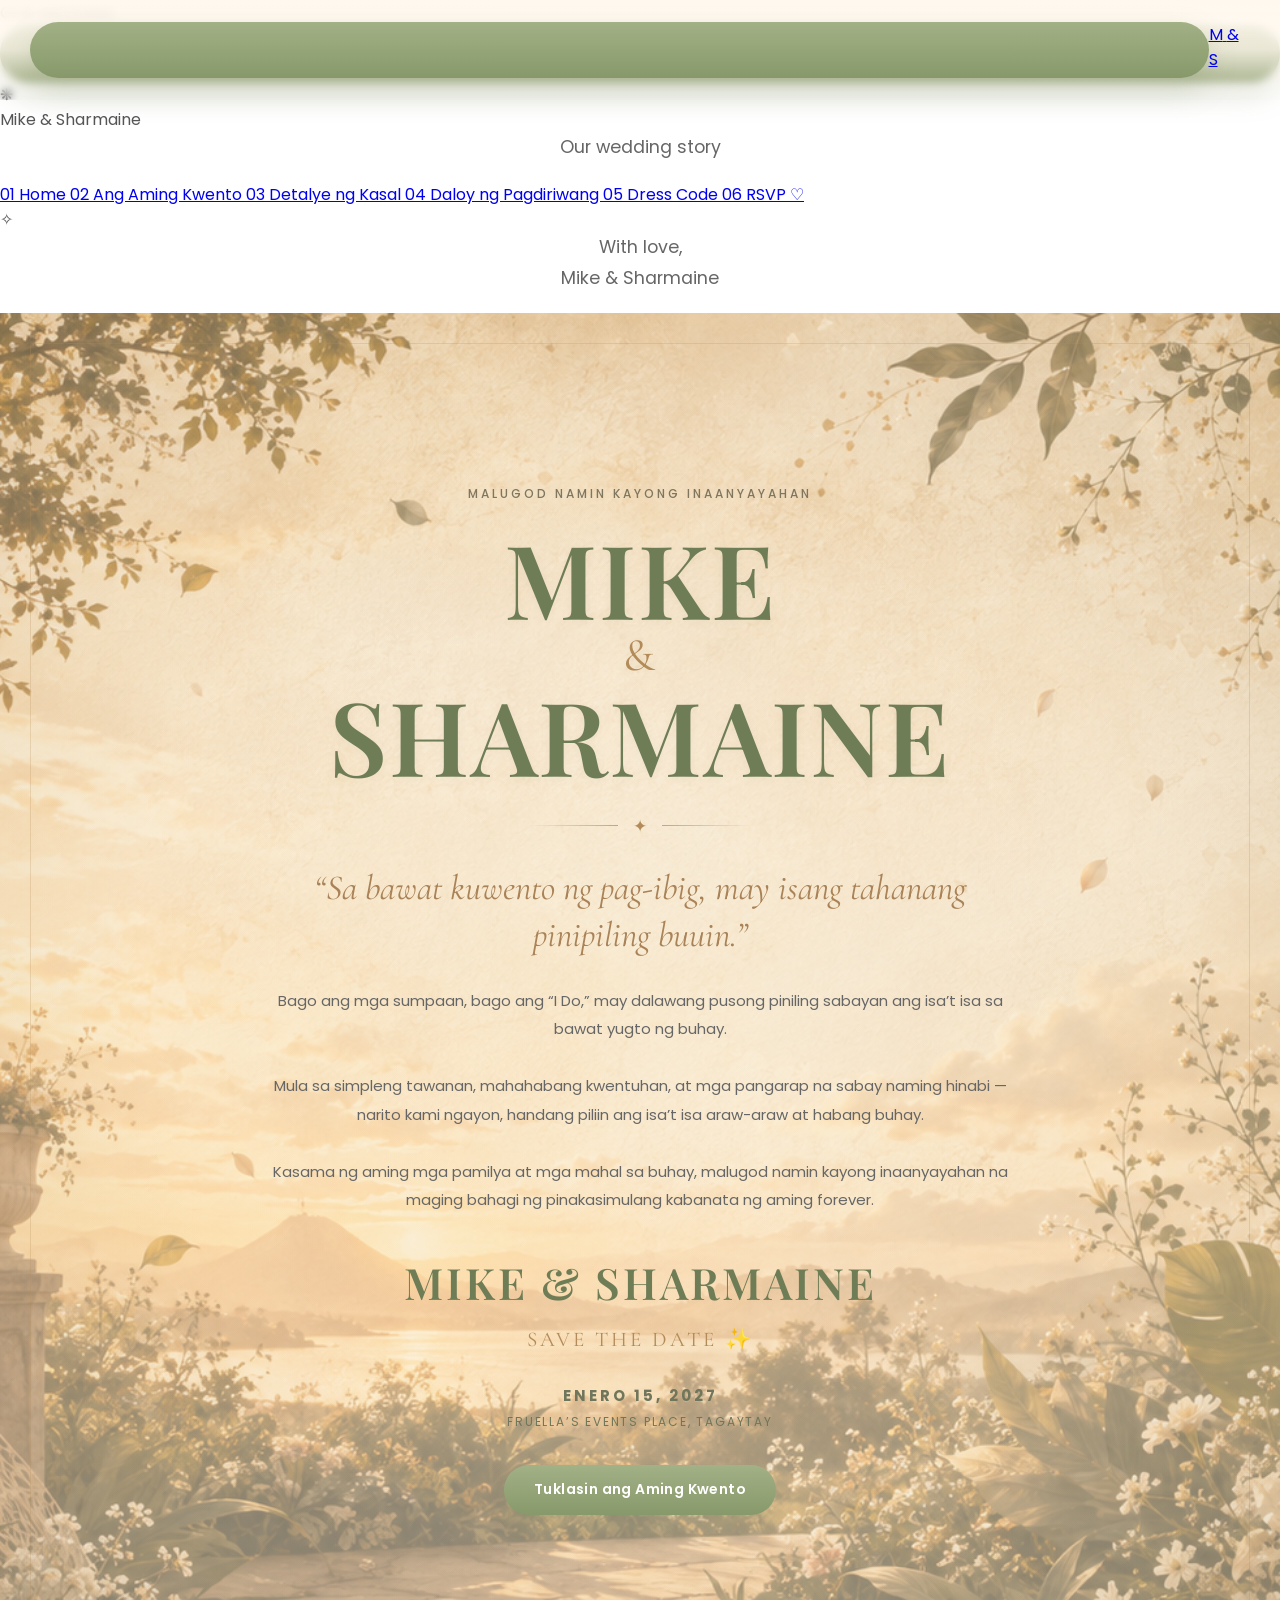
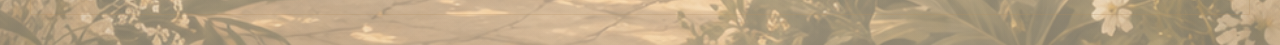
==== commit 3bcff437: "Update index.html" ====
--- a/index.html
+++ b/index.html
@@ -48,58 +48,199 @@
 
 
         <!-- ==============================
-             NAVIGATION
-        =============================== -->
-
-        <header class="website-nav">
-
-           <nav>
-
+     GLOBAL WEDDING NAVIGATION
+============================== -->
+
+<header class="website-nav">
+
+    <!-- Hamburger button — LEFT -->
+    <button
+        class="menu-toggle"
+        id="menuToggle"
+        type="button"
+        aria-label="Open wedding navigation"
+        aria-expanded="false"
+        aria-controls="weddingSidebar"
+    >
+        <span></span>
+        <span></span>
+        <span></span>
+    </button>
+
+    <!-- Monogram — CENTER -->
     <a
         href="index.html"
-        class="nav-link active"
-    >
-        Home
+        class="nav-monogram"
+        aria-label="Mike & Sharmaine Home"
+    >
+        <span>M</span>
+        <span class="monogram-and">&amp;</span>
+        <span>S</span>
     </a>
 
-    <a
-        href="kwento.html"
-        class="nav-link"
-    >
-        Ang Aming Kwento
-    </a>
-
-    <a
-        href="detalye.html"
-        class="nav-link"
-    >
-        Detalye ng Kasal
-    </a>
-
-    <a
-        href="daloy.html"
-        class="nav-link"
-    >
-        Daloy ng Pagdiriwang
-    </a>
-
-    <a
-        href="dress-code.html"
-        class="nav-link"
-    >
-        Dress Code
-    </a>
-
-    <a
-        href="rsvp.html"
-        class="nav-link"
-    >
-        RSVP
-    </a>
-
-</nav>
-
-        </header>
+</header>
+
+
+<!-- ==============================
+     WEDDING SIDEBAR
+============================== -->
+
+<aside
+    class="wedding-sidebar"
+    id="weddingSidebar"
+    aria-hidden="true"
+>
+
+    <div class="sidebar-inner">
+
+        <!-- Sidebar header -->
+        <div class="sidebar-top">
+
+            <span class="sidebar-label">
+                OUR WEDDING
+            </span>
+
+            <button
+                class="sidebar-close"
+                id="sidebarClose"
+                type="button"
+                aria-label="Close navigation"
+            >
+                ×
+            </button>
+
+        </div>
+
+
+        <!-- Couple -->
+        <div class="sidebar-intro">
+
+            <div
+                class="sidebar-floral"
+                aria-hidden="true"
+            >
+                ❋
+            </div>
+
+            <div class="sidebar-couple">
+                Mike <span>&amp;</span> Sharmaine
+            </div>
+
+            <p>
+                Our wedding story
+            </p>
+
+        </div>
+
+
+        <!-- Navigation -->
+        <nav
+            class="sidebar-navigation"
+            aria-label="Wedding navigation"
+        >
+
+            <a
+                href="index.html"
+                class="sidebar-link sidebar-link-active"
+            >
+                <span class="sidebar-number">01</span>
+                <span class="sidebar-text">Home</span>
+            </a>
+
+
+            <a
+                href="kwento.html"
+                class="sidebar-link"
+            >
+                <span class="sidebar-number">02</span>
+                <span class="sidebar-text">
+                    Ang Aming Kwento
+                </span>
+            </a>
+
+
+            <a
+                href="detalye.html"
+                class="sidebar-link"
+            >
+                <span class="sidebar-number">03</span>
+                <span class="sidebar-text">
+                    Detalye ng Kasal
+                </span>
+            </a>
+
+
+            <a
+                href="daloy.html"
+                class="sidebar-link"
+            >
+                <span class="sidebar-number">04</span>
+                <span class="sidebar-text">
+                    Daloy ng Pagdiriwang
+                </span>
+            </a>
+
+
+            <a
+                href="dress-code.html"
+                class="sidebar-link"
+            >
+                <span class="sidebar-number">05</span>
+                <span class="sidebar-text">
+                    Dress Code
+                </span>
+            </a>
+
+
+            <a
+                href="rsvp.html"
+                class="sidebar-link sidebar-link-rsvp"
+            >
+                <span class="sidebar-number">06</span>
+                <span class="sidebar-text">
+                    RSVP
+                </span>
+
+                <span
+                    class="sidebar-heart"
+                    aria-hidden="true"
+                >
+                    ♡
+                </span>
+
+            </a>
+
+        </nav>
+
+
+        <!-- Sidebar footer -->
+        <div class="sidebar-bottom">
+
+            <div
+                class="sidebar-bottom-flower"
+                aria-hidden="true"
+            >
+                ✧
+            </div>
+
+            <p>
+                With love,<br>
+                <span>Mike &amp; Sharmaine</span>
+            </p>
+
+        </div>
+
+    </div>
+
+</aside>
+
+
+<!-- Sidebar overlay -->
+<div
+    class="sidebar-overlay"
+    id="sidebarOverlay"
+    aria-hidden="true"
+></div>
 
 
 
--- a/style.css
+++ b/style.css
@@ -2313,15 +2313,15 @@
 
 .hero-section {
 
-    min-height:100vh;
-
-    display:flex;
-
-    align-items:center;
-
-    justify-content:center;
-
-    position:relative;
+    min-height: 100vh;
+
+    display: flex;
+
+    align-items: center;
+
+    justify-content: center;
+
+    position: relative;
 
     padding:
         130px
@@ -2331,17 +2331,38 @@
     background:
 
         linear-gradient(
-            rgba(255,248,238,.72),
-            rgba(255,248,238,.84)
+            rgba(250, 239, 218, 0.30),
+            rgba(250, 239, 218, 0.48)
         ),
 
-        url("https://drive.google.com/thumbnail?id=1UcI9t8dui6gu9zDNdLLfxR3sNdBYcSqt&sz=w2000")
+        url("images/home-background.png")
         center center /
         cover
         no-repeat;
 
-}
-
+    overflow: hidden;
+}
+
+.hero-section::after {
+
+    content: "";
+
+    position: absolute;
+
+    inset: 0;
+
+    background:
+        radial-gradient(
+            ellipse at center,
+            rgba(255, 249, 236, 0.20) 0%,
+            rgba(255, 249, 236, 0.04) 55%,
+            rgba(104, 82, 45, 0.12) 100%
+        );
+
+    pointer-events: none;
+
+    z-index: 1;
+}
 
 .hero-section::before {
 
@@ -3521,437 +3542,4702 @@
 
 }
 /* =========================================================
-   ANG AMING KWENTO
+   ANG AMING KWENTO — VINTAGE LOVE LETTER EDITION
    ========================================================= */
 
-.story-page {
+.kwento-page {
+
+    margin: 0;
+
     min-height: 100vh;
-    padding-top: 120px;
 
     background:
+        #e6d6bc;
+
+    color:
+        #5d5749;
+}
+
+
+/* =========================================================
+   MAIN SCRAPBOOK BACKGROUND
+========================================================= */
+
+.kwento-scrapbook {
+
+    position: relative;
+
+    min-height: 100vh;
+
+    overflow: hidden;
+
+    padding:
+        145px
+        5vw
+        100px;
+
+    background:
+
+        /* warm paper */
+
+        radial-gradient(
+            ellipse at center,
+            rgba(255, 248, 231, .72),
+            rgba(222, 204, 172, .82)
+        ),
+
+        /* paper grain */
+
+        repeating-linear-gradient(
+            0deg,
+            rgba(93,76,49,.025) 0px,
+            rgba(93,76,49,.025) 1px,
+            transparent 1px,
+            transparent 4px
+        ),
+
+        /* parchment */
+
         linear-gradient(
-            rgba(255, 248, 238, 0.78),
-            rgba(255, 248, 238, 0.90)
+            90deg,
+            #d8c29f,
+            #efe1c9 12%,
+            #f3e5ce 50%,
+            #e7d4b4 88%,
+            #d0b98f
+        );
+
+}
+
+
+/* =========================================================
+   RATTAN / WOVEN SIDE EFFECT
+========================================================= */
+
+.kwento-scrapbook::before {
+
+    content: "";
+
+    position: absolute;
+
+    inset: 0;
+
+    pointer-events: none;
+
+    opacity: .30;
+
+    background:
+
+        repeating-linear-gradient(
+            45deg,
+            rgba(116,93,56,.08) 0px,
+            rgba(116,93,56,.08) 1px,
+            transparent 1px,
+            transparent 7px
         ),
-        url("https://drive.google.com/thumbnail?id=1UcI9t8dui6gu9zDNdLLfxR3sNdBYcSqt&sz=w2000")
-        center center / cover fixed no-repeat;
-
-    color: #555;
-}
-
-
-/* =========================
-   STORY HERO
-========================= */
-
-.story-hero {
-    width: min(850px, 90%);
-    margin: 0 auto;
-    padding: 70px 30px 90px;
-    text-align: center;
-}
-
-.story-eyebrow {
-    margin-bottom: 24px;
-
-    font-family: 'Poppins', sans-serif;
-    font-size: 12px;
-    font-weight: 500;
-
-    letter-spacing: 4px;
-    text-transform: uppercase;
-
-    color: #8A8A70;
-}
-
-.story-title {
-    margin: 0;
-
-    font-family: 'Playfair Display', serif;
-
-    font-size: clamp(
-        3rem,
-        7vw,
-        6rem
-    );
-
-    line-height: 1;
-    font-weight: 600;
-
-    color: #6F7D57;
-
-    text-shadow:
-        0 3px 18px rgba(126, 142, 101, .10);
-}
-
-
-/* =========================
-   STORY INTRO
-========================= */
-
-.story-intro {
-    width: min(680px, 100%);
-    margin: 0 auto;
-
-    font-family: 'Cormorant Garamond', serif;
-
-    font-size: clamp(
-        1.5rem,
-        3vw,
-        2.2rem
-    );
-
-    font-style: italic;
-    line-height: 1.45;
-
-    color: #A98257;
-}
-
-
-/* =========================
-   STORY CONTENT
-========================= */
-
-.story-content {
-
-    width: min(760px, 90%);
-
-    margin: 0 auto;
-
-    padding:
-        30px
-        30px
-        100px;
-}
-
-
-.story-block {
-
-    max-width: 650px;
-
-    margin:
-        0 auto;
-
-    padding:
-        45px 30px;
-
-    text-align: center;
-
-    background:
-        rgba(255, 252, 247, .68);
-
-    border:
-        1px solid
-        rgba(184, 145, 92, .18);
-
-    border-radius: 30px;
-
-    box-shadow:
-        0 20px 60px
-        rgba(90, 75, 40, .06);
-
-    backdrop-filter: blur(3px);
-}
-
-
-.story-number {
-
-    margin-bottom: 10px;
-
-    font-family: 'Poppins', sans-serif;
-
-    font-size: 11px;
-
-    font-weight: 600;
-
-    letter-spacing: 3px;
-
-    color: #B38B59;
-}
-
-
-.story-block h2 {
-
-    margin-bottom: 20px;
+
+        repeating-linear-gradient(
+            -45deg,
+            rgba(116,93,56,.055) 0px,
+            rgba(116,93,56,.055) 1px,
+            transparent 1px,
+            transparent 9px
+        );
+
+}
+
+
+/* =========================================================
+   BOTANICAL EDGES
+========================================================= */
+
+.kwento-scrapbook::after {
+
+    content: "❧";
+
+    position: absolute;
+
+    top: 70px;
+
+    left: 1%;
 
     font-family:
         'Cormorant Garamond',
         serif;
+
+    font-size:
+        220px;
+
+    line-height: 1;
+
+    color:
+        rgba(104,117,85,.22);
+
+    transform:
+        rotate(-35deg);
+
+    pointer-events: none;
+}
+
+
+/* =========================================================
+   HEADER
+========================================================= */
+
+.kwento-header {
+
+    position: relative;
+
+    z-index: 2;
+
+    width:
+        min(900px, 100%);
+
+    margin:
+        0 auto
+        55px;
+
+    text-align: center;
+
+}
+
+
+.kwento-section-number {
+
+    margin:
+        0 0 10px;
+
+    font-family:
+        'Cardo',
+        serif;
+
+    font-size:
+        12px;
+
+    letter-spacing:
+        5px;
+
+    color:
+        #74684f;
+
+}
+
+
+.kwento-header h1 {
+
+    margin: 0;
+
+    line-height:
+        .84;
+
+}
+
+
+.kwento-header h1 span {
+
+    display: block;
+
+    font-family:
+        'Playfair Display',
+        serif;
+
+    font-size:
+        clamp(
+            3rem,
+            7vw,
+            6rem
+        );
+
+    font-weight:
+        500;
+
+    letter-spacing:
+        1px;
+
+    color:
+        #626b50;
+
+}
+
+
+.kwento-header h1 strong {
+
+    display: block;
+
+    margin-top:
+        -3px;
+
+    font-family:
+        'Allura',
+        cursive;
+
+    font-size:
+        clamp(
+            4.2rem,
+            9vw,
+            7.5rem
+        );
+
+    font-weight:
+        400;
+
+    color:
+        #bd6948;
+
+    transform:
+        rotate(-4deg);
+
+}
+
+
+.kwento-small-divider {
+
+    margin:
+        18px auto 4px;
+
+    font-family:
+        'Cormorant Garamond',
+        serif;
+
+    font-size:
+        23px;
+
+    color:
+        #a7895b;
+
+}
+
+
+.kwento-subtitle {
+
+    margin: 0;
+
+    font-family:
+        'Cormorant Garamond',
+        serif;
+
+    font-size:
+        20px;
+
+    font-style:
+        italic;
+
+    color:
+        #756b58;
+
+}
+
+
+/* =========================================================
+   MAIN TWO-COLUMN LAYOUT
+========================================================= */
+
+.kwento-layout {
+
+    position: relative;
+
+    z-index: 2;
+
+    width:
+        min(1250px, 100%);
+
+    margin:
+        0 auto;
+
+    display:
+        grid;
+
+    grid-template-columns:
+        minmax(0, 1fr)
+        minmax(370px, .75fr);
+
+    gap:
+        55px;
+
+    align-items:
+        start;
+
+}
+
+
+/* =========================================================
+   STORY PAPER
+========================================================= */
+
+.kwento-story {
+
+    position: relative;
+
+    padding:
+        38px
+        38px
+        20px;
+
+    background:
+
+        radial-gradient(
+            ellipse at center,
+            rgba(255,252,242,.95),
+            rgba(247,235,213,.90)
+        );
+
+    box-shadow:
+        0 15px 45px
+        rgba(86,65,39,.13);
+
+}
+
+
+/* Torn-paper illusion */
+
+.kwento-story::before {
+
+    content: "";
+
+    position: absolute;
+
+    top: -12px;
+    left: 0;
+    right: 0;
+
+    height: 25px;
+
+    background:
+        #f8edd9;
+
+    clip-path:
+        polygon(
+            0 65%,
+            5% 35%,
+            10% 60%,
+            16% 30%,
+            22% 65%,
+            29% 40%,
+            36% 70%,
+            43% 35%,
+            51% 62%,
+            58% 30%,
+            66% 65%,
+            73% 35%,
+            81% 60%,
+            89% 30%,
+            96% 62%,
+            100% 40%,
+            100% 100%,
+            0 100%
+        );
+
+}
+
+
+/* =========================================================
+   STORY ITEMS
+========================================================= */
+
+.story-item {
+
+    position: relative;
+
+    display:
+        grid;
+
+    grid-template-columns:
+        68px
+        1fr;
+
+    gap:
+        20px;
+
+    padding:
+        25px
+        0;
+
+}
+
+
+.story-item:not(:last-child)::after {
+
+    content: "";
+
+    position: absolute;
+
+    left:
+        33px;
+
+    top:
+        95px;
+
+    bottom:
+        -5px;
+
+    border-left:
+        1px dashed
+        rgba(122,105,72,.40);
+
+}
+
+
+/* =========================================================
+   STORY ICONS
+========================================================= */
+
+.story-icon {
+
+    position: relative;
+
+    z-index: 2;
+
+    width:
+        62px;
+
+    height:
+        62px;
+
+    display:
+        flex;
+
+    align-items:
+        center;
+
+    justify-content:
+        center;
+
+    border-radius:
+        50%;
+
+    border:
+        2px solid
+        rgba(255,248,230,.8);
+
+    box-shadow:
+        0 7px 18px
+        rgba(75,58,34,.15);
+
+}
+
+
+.story-icon svg {
+
+    width:
+        32px;
+
+    height:
+        32px;
+
+    fill:
+        none;
+
+    stroke:
+        #f9f0df;
+
+    stroke-width:
+        2;
+
+    stroke-linecap:
+        round;
+
+    stroke-linejoin:
+        round;
+
+}
+
+
+.icon-swipe {
+    background:
+        #7e8e65;
+}
+
+
+.icon-chat {
+    background:
+        #d58a58;
+}
+
+
+.icon-leaf {
+    background:
+        #89936d;
+}
+
+
+.icon-family {
+    background:
+        #bd7954;
+}
+
+
+/* =========================================================
+   STORY TEXT
+========================================================= */
+
+.story-number {
+
+    display:
+        block;
+
+    margin-bottom:
+        2px;
+
+    font-family:
+        'Poppins',
+        sans-serif;
+
+    font-size:
+        10px;
+
+    letter-spacing:
+        3px;
+
+    color:
+        #a3875e;
+
+}
+
+
+.story-copy h2 {
+
+    margin:
+        0 0 8px;
+
+    font-family:
+        'Cardo',
+        serif;
+
+    font-size:
+        clamp(
+            1.4rem,
+            2.4vw,
+            1.9rem
+        );
+
+    color:
+        #667054;
+
+}
+
+
+.story-copy p {
+
+    margin:
+        0;
+
+    font-family:
+        'Cardo',
+        serif;
+
+    font-size:
+        15px;
+
+    line-height:
+        1.75;
+
+    color:
+        #5f594c;
+
+}
+
+
+/* =========================================================
+   PHOTO GALLERY
+========================================================= */
+
+.kwento-gallery {
+
+    position:
+        relative;
+
+    min-height:
+        760px;
+
+}
+
+
+/* =========================================================
+   POLAROID
+========================================================= */
+
+.polaroid {
+
+    position:
+        absolute;
+
+    margin:
+        0;
+
+    width:
+        320px;
+
+    padding:
+        12px
+        12px
+        55px;
+
+    background:
+        #f9f2e6;
+
+    box-shadow:
+        0 20px 38px
+        rgba(66,51,31,.20);
+
+}
+
+
+.photo-frame {
+
+    width:
+        100%;
+
+    aspect-ratio:
+        1 / 1;
+
+    overflow:
+        hidden;
+
+    background:
+        #d8c9b0;
+
+}
+
+
+.photo-frame img {
+
+    display:
+        block;
+
+    width:
+        100%;
+
+    height:
+        100%;
+
+    object-fit:
+        cover;
+
+    filter:
+        sepia(.10)
+        saturate(.92)
+        contrast(.96);
+
+}
+
+
+/* Broken-image fallback */
+
+.photo-frame.photo-missing {
+
+    display:
+        flex;
+
+    align-items:
+        center;
+
+    justify-content:
+        center;
+
+    background:
+        #ded0b8;
+
+}
+
+
+.photo-frame.photo-missing::after {
+
+    content:
+        "Larawan";
+
+    font-family:
+        'Cormorant Garamond',
+        serif;
+
+    font-size:
+        22px;
+
+    color:
+        #8a7b62;
+
+}
+
+
+/* Captions */
+
+.polaroid figcaption {
+
+    position:
+        absolute;
+
+    left:
+        10px;
+
+    right:
+        10px;
+
+    bottom:
+        12px;
+
+    text-align:
+        center;
+
+    font-family:
+        'Allura',
+        cursive;
+
+    font-size:
+        25px;
+
+    color:
+        #635b4c;
+
+}
+
+
+/* Photo 1 */
+
+.polaroid-one {
+
+    top:
+        5px;
+
+    right:
+        7%;
+
+    transform:
+        rotate(4deg);
+
+}
+
+
+/* Photo 2 */
+
+.polaroid-two {
+
+    top:
+        365px;
+
+    right:
+        22%;
+
+    transform:
+        rotate(-5deg);
+
+}
+
+
+/* =========================================================
+   LOVE NOTE
+========================================================= */
+
+.love-note {
+
+    position:
+        absolute;
+
+    top:
+        220px;
+
+    right:
+        -15px;
+
+    width:
+        190px;
+
+    padding:
+        25px 16px;
+
+    font-family:
+        'Allura',
+        cursive;
+
+    font-size:
+        25px;
+
+    line-height:
+        1.15;
+
+    text-align:
+        center;
+
+    color:
+        #6b604d;
+
+    background:
+        #ead7b4;
+
+    box-shadow:
+        0 12px 25px
+        rgba(80,60,35,.13);
+
+    transform:
+        rotate(3deg);
+
+}
+
+
+.love-note span {
+
+    display:
+        block;
+
+    margin-top:
+        10px;
+
+    color:
+        #b76d4e;
+
+    font-size:
+        28px;
+
+}
+
+
+/* =========================================================
+   REAL FILM STRIP
+========================================================= */
+
+.film-strip {
+
+    position:
+        absolute;
+
+    bottom:
+        30px;
+
+    right:
+        2%;
+
+    width:
+        360px;
+
+    height:
+        112px;
+
+    display:
+        grid;
+
+    grid-template-columns:
+        repeat(3, 1fr);
+
+    gap:
+        8px;
+
+    padding:
+        16px 12px;
+
+    background:
+        #403c31;
+
+    box-shadow:
+        0 12px 25px
+        rgba(45,35,24,.22);
+
+    transform:
+        rotate(-2deg);
+
+}
+
+
+/* Actual photo frames */
+
+.film-frame {
+
+    position:
+        relative;
+
+    overflow:
+        hidden;
+
+    background:
+        #8f7d61;
+
+}
+
+
+.film-frame::before,
+.film-frame::after {
+
+    content:
+        "";
+
+    position:
+        absolute;
+
+    left:
+        0;
+
+    right:
+        0;
+
+    height:
+        8px;
+
+    background:
+        repeating-linear-gradient(
+            to right,
+            #e8ddc8 0 7px,
+            transparent 7px 15px
+        );
+
+    z-index:
+        2;
+
+}
+
+
+.film-frame::before {
+    top: 0;
+}
+
+
+.film-frame::after {
+    bottom: 0;
+}
+
+
+.film-frame img {
+
+    display:
+        block;
+
+    width:
+        100%;
+
+    height:
+        100%;
+
+    object-fit:
+        cover;
+
+    filter:
+        sepia(.18)
+        saturate(.85);
+
+}
+
+
+/* =========================================================
+   ENDING
+========================================================= */
+
+.kwento-ending {
+
+    position:
+        relative;
+
+    z-index:
+        2;
+
+    width:
+        min(850px, 90%);
+
+    margin:
+        45px auto 0;
+
+    padding:
+        30px 20px;
+
+    text-align:
+        center;
+
+}
+
+
+.kwento-ending p {
+
+    margin:
+        0;
+
+    font-family:
+        'Allura',
+        cursive;
 
     font-size:
         clamp(
             2rem,
             4vw,
-            3rem
+            3.1rem
         );
 
-    font-weight: 500;
-
-    letter-spacing: 1px;
-
-    color: #6F7D57;
-}
-
-
-.story-block p:not(.story-number) {
-
-    max-width: 580px;
-
-    margin:
-        0 auto;
+    color:
+        #697356;
+
+}
+
+
+.kwento-ending span {
+
+    display:
+        block;
+
+    margin-top:
+        8px;
 
     font-size:
-        clamp(
-            1rem,
-            2vw,
-            1.1rem
+        30px;
+
+    color:
+        #bd704e;
+
+}
+
+
+/* =========================================================
+   NEXT PAGE
+========================================================= */
+
+.kwento-next {
+
+    position:
+        relative;
+
+    z-index:
+        2;
+
+    display:
+        flex;
+
+    justify-content:
+        center;
+
+    padding:
+        15px 0 25px;
+
+}
+
+
+.kwento-next-button {
+
+    display:
+        inline-flex;
+
+    align-items:
+        center;
+
+    gap:
+        12px;
+
+    padding:
+        13px 28px;
+
+    border-radius:
+        40px;
+
+    text-decoration:
+        none;
+
+    font-family:
+        'Poppins',
+        sans-serif;
+
+    font-size:
+        13px;
+
+    color:
+        #fff;
+
+    background:
+        #7e8e65;
+
+    box-shadow:
+        0 10px 25px
+        rgba(80,90,60,.18);
+
+}
+
+
+/* =========================================================
+   MOBILE
+========================================================= */
+
+@media (max-width: 900px) {
+
+    .kwento-scrapbook {
+
+        padding:
+            125px
+            18px
+            70px;
+
+    }
+
+
+    .kwento-layout {
+
+        grid-template-columns:
+            1fr;
+
+        gap:
+            25px;
+
+    }
+
+
+    .kwento-story {
+
+        padding:
+            35px 25px 15px;
+
+    }
+
+
+    .kwento-gallery {
+
+        min-height:
+            680px;
+
+        order:
+            -1;
+
+    }
+
+
+    .polaroid {
+
+        width:
+            min(310px, 72vw);
+
+    }
+
+
+    .polaroid-one {
+
+        left:
+            3%;
+
+        right:
+            auto;
+
+    }
+
+
+    .polaroid-two {
+
+        right:
+            4%;
+
+        top:
+            370px;
+
+    }
+
+
+    .love-note {
+
+        display:
+            none;
+
+    }
+
+
+    .film-strip {
+
+        bottom:
+            25px;
+
+        right:
+            50%;
+
+        transform:
+            translateX(50%)
+            rotate(-2deg);
+
+    }
+
+}
+
+
+@media (max-width: 600px) {
+
+    .kwento-scrapbook {
+
+        padding:
+            110px
+            12px
+            55px;
+
+    }
+
+
+    .kwento-header h1 span {
+
+        font-size:
+            3rem;
+
+    }
+
+
+    .kwento-header h1 strong {
+
+        font-size:
+            4.5rem;
+
+    }
+
+
+    .kwento-subtitle {
+
+        font-size:
+            17px;
+
+    }
+
+
+    .kwento-story {
+
+        padding:
+            30px
+            18px
+            10px;
+
+    }
+
+
+    .story-item {
+
+        grid-template-columns:
+            52px
+            1fr;
+
+        gap:
+            12px;
+
+    }
+
+
+    .story-icon {
+
+        width:
+            48px;
+
+        height:
+            48px;
+
+    }
+
+
+    .story-icon svg {
+
+        width:
+            25px;
+
+        height:
+            25px;
+
+    }
+
+
+    .story-item:not(:last-child)::after {
+
+        left:
+            24px;
+
+        top:
+            80px;
+
+    }
+
+
+    .story-copy h2 {
+
+        font-size:
+            1.3rem;
+
+    }
+
+
+    .story-copy p {
+
+        font-size:
+            14px;
+
+        line-height:
+            1.7;
+
+    }
+
+
+    .kwento-gallery {
+
+        min-height:
+            610px;
+
+    }
+
+
+    .polaroid {
+
+        width:
+            235px;
+
+        padding:
+            9px
+            9px
+            43px;
+
+    }
+
+
+    .polaroid-one {
+
+        left:
+            0;
+
+    }
+
+
+    .polaroid-two {
+
+        top:
+            285px;
+
+        right:
+            0;
+
+    }
+
+
+    .polaroid figcaption {
+
+        font-size:
+            21px;
+
+    }
+
+
+    .film-strip {
+
+        width:
+            245px;
+
+        height:
+            80px;
+
+        padding:
+            11px 8px;
+
+    }
+
+
+    .kwento-ending p {
+
+        font-size:
+            2.2rem;
+
+    }
+
+}
+
+
+
+/* =========================================================
+   ANG AMING KWENTO — VINTAGE FILIPINIANA BACKGROUND
+   ========================================================= */
+
+body.kwento-page {
+    background: #d9c5a3;
+}
+
+
+/* Main parchment background */
+
+body.kwento-page .kwento-scrapbook {
+
+    position: relative;
+
+    background:
+
+        radial-gradient(
+            ellipse at center,
+            rgba(255, 249, 232, 0.98) 0%,
+            rgba(246, 231, 204, 0.96) 48%,
+            rgba(218, 194, 154, 0.95) 100%
+        ),
+
+        repeating-linear-gradient(
+            0deg,
+            rgba(100, 78, 45, 0.025) 0px,
+            rgba(100, 78, 45, 0.025) 1px,
+            transparent 1px,
+            transparent 4px
         );
 
-    line-height: 1.9;
-
-    color: #666;
-}
-
-
-/* =========================
-   STORY DIVIDER
-========================= */
-
-.story-divider {
-
-    display: flex;
-
-    align-items: center;
-    justify-content: center;
-
-    width: min(500px, 80%);
-
-    margin:
-        38px auto;
-
-    color: #B38B59;
-
-    font-size: 18px;
-}
-
-.story-divider::before,
-.story-divider::after {
+    overflow: hidden;
+}
+
+
+/* Woven / banig texture around the edges */
+
+body.kwento-page .kwento-scrapbook::before {
 
     content: "";
 
-    flex: 1;
-
-    height: 1px;
-
-    margin: 0 18px;
+    position: absolute;
+
+    inset: 0;
+
+    pointer-events: none;
+
+    opacity: 0.35;
+
+    background:
+
+        repeating-linear-gradient(
+            45deg,
+            rgba(117, 91, 53, 0.12) 0px,
+            rgba(117, 91, 53, 0.12) 1px,
+            transparent 1px,
+            transparent 9px
+        ),
+
+        repeating-linear-gradient(
+            -45deg,
+            rgba(117, 91, 53, 0.08) 0px,
+            rgba(117, 91, 53, 0.08) 1px,
+            transparent 1px,
+            transparent 11px
+        );
+
+    mask-image:
+        linear-gradient(
+            to right,
+            black 0%,
+            rgba(0,0,0,.65) 18%,
+            transparent 38%,
+            transparent 65%,
+            rgba(0,0,0,.55) 84%,
+            black 100%
+        );
+}
+
+
+/* Old-paper vignette */
+
+body.kwento-page .kwento-scrapbook::after {
+
+    content: "";
+
+    position: absolute;
+
+    inset: 0;
+
+    pointer-events: none;
+
+    box-shadow:
+        inset 0 0 90px rgba(92, 67, 36, .22),
+        inset 0 0 180px rgba(92, 67, 36, .10);
+
+}
+
+
+/* Subtle vintage paper texture */
+
+body.kwento-page .kwento-scrapbook,
+body.kwento-page .kwento-story {
+
+    background-color: #efe0c5;
+
+}
+
+
+/* Make the story paper feel like torn parchment */
+
+body.kwento-page .kwento-story {
+
+    border:
+        1px solid
+        rgba(164, 135, 91, .20);
+
+    box-shadow:
+        0 18px 40px
+        rgba(80, 60, 35, .14);
+
+}
+
+
+/* Soft lace-like edge beside the story */
+
+body.kwento-page .kwento-story::before {
+
+    background:
+        radial-gradient(
+            circle,
+            rgba(255,248,231,.95) 0 3px,
+            transparent 4px
+        );
+
+    background-size:
+        10px 10px;
+
+}
+
+
+/* Warm paper behind the photographs */
+
+body.kwento-page .kwento-gallery::before {
+
+    content: "";
+
+    position: absolute;
+
+    inset:
+        -45px
+        -50px
+        -30px
+        -30px;
+
+    z-index: -1;
 
     background:
         linear-gradient(
-            to right,
-            transparent,
-            #C8A66D
+            135deg,
+            rgba(224,205,169,.78),
+            rgba(238,221,191,.35)
         );
-}
-
-.story-divider::after {
-
-    background:
-        linear-gradient(
-            to left,
-            transparent,
-            #C8A66D
-        );
-}
-
-
-/* =========================
-   STORY CLOSING
-========================= */
-
-.story-closing {
-
-    width: min(700px, 90%);
-
-    margin:
-        0 auto;
-
-    padding:
-        40px 30px
-        130px;
-
-    text-align: center;
-}
-
-
-.story-monogram {
-
-    width:
-        clamp(
-            100px,
-            18vw,
-            170px
-        );
-
-    height: auto;
-
-    margin-bottom: 25px;
-
-    filter:
-        drop-shadow(
-            0 6px 12px
-            rgba(179, 139, 89, .15)
-        );
-}
-
-
-.story-closing h2 {
-
-    margin-bottom: 8px;
+
+    transform:
+        rotate(1deg);
+
+    box-shadow:
+        0 15px 40px
+        rgba(86,63,35,.10);
+
+}
+
+
+/* Botanical corner decorations */
+
+body.kwento-page .kwento-header::before {
+
+    content: "❧";
+
+    position: absolute;
+
+    left:
+        -180px;
+
+    top:
+        -80px;
 
     font-family:
         'Cormorant Garamond',
         serif;
 
     font-size:
-        clamp(
-            2.2rem,
-            5vw,
-            3.5rem
-        );
-
-    font-weight: 500;
-
-    color: #6F7D57;
-}
-
-
-.story-closing p {
-
-    margin-bottom: 30px;
-
-    color: #A98257;
+        210px;
+
+    color:
+        rgba(91,111,74,.20);
+
+    transform:
+        rotate(-35deg);
+
+    pointer-events: none;
+
+}
+
+
+body.kwento-page .kwento-header::after {
+
+    content: "❧";
+
+    position: absolute;
+
+    right:
+        -180px;
+
+    top:
+        -60px;
 
     font-family:
         'Cormorant Garamond',
         serif;
 
-    font-size: 1.4rem;
-}
-
-
-/* =========================
-   STORY MOBILE
-========================= */
+    font-size:
+        210px;
+
+    color:
+        rgba(91,111,74,.16);
+
+    transform:
+        rotate(35deg)
+        scaleX(-1);
+
+    pointer-events: none;
+
+}
+
+
+/* Vintage paper tape on the photos */
+
+body.kwento-page .polaroid-one::before,
+body.kwento-page .polaroid-two::before {
+
+    content: "";
+
+    position: absolute;
+
+    top:
+        -18px;
+
+    left:
+        50%;
+
+    width:
+        95px;
+
+    height:
+        28px;
+
+    transform:
+        translateX(-50%)
+        rotate(-3deg);
+
+    background:
+        rgba(181,151,103,.62);
+
+    z-index:
+        5;
+
+}
+
+
+/* Mobile adjustments */
 
 @media (max-width: 600px) {
 
-    .story-page {
-
-        padding-top: 90px;
-
-        background-attachment:
-            scroll;
-    }
-
-
-    .story-hero {
-
+    body.kwento-page .kwento-header::before {
+
+        left:
+            -120px;
+
+        top:
+            -50px;
+
+        font-size:
+            150px;
+
+    }
+
+
+    body.kwento-page .kwento-header::after {
+
+        right:
+            -120px;
+
+        top:
+            -40px;
+
+        font-size:
+            150px;
+
+    }
+
+}
+/* =========================================================
+   ANG AMING KWENTO — FINAL SCRAPBOOK DESIGN
+   MOBILE FIRST
+========================================================= */
+
+
+/* =========================================================
+   PAGE
+========================================================= */
+
+body.kwento-page {
+
+    margin: 0;
+
+    background:
+        #d4bd96;
+
+    color:
+        #5b5547;
+
+}
+
+
+/* =========================================================
+   SCRAPBOOK BACKGROUND
+========================================================= */
+
+.kwento-page-content {
+
+    position: relative;
+
+    min-height: 100vh;
+
+    overflow: hidden;
+
+    padding:
+        135px 18px 70px;
+
+    background:
+
+        /* old parchment */
+
+        radial-gradient(
+            ellipse at center,
+            #f5e7ce 0%,
+            #ead8b7 58%,
+            #d0b486 100%
+        );
+
+}
+
+
+/* =========================================================
+   PAPER GRAIN
+========================================================= */
+
+.kwento-page-content::before {
+
+    content: "";
+
+    position: absolute;
+
+    inset: 0;
+
+    pointer-events: none;
+
+    opacity: .30;
+
+    background:
+
+        repeating-linear-gradient(
+            0deg,
+            rgba(95,70,40,.045) 0px,
+            rgba(95,70,40,.045) 1px,
+            transparent 1px,
+            transparent 5px
+        ),
+
+        repeating-linear-gradient(
+            90deg,
+            rgba(95,70,40,.025) 0px,
+            rgba(95,70,40,.025) 1px,
+            transparent 1px,
+            transparent 8px
+        );
+
+}
+
+
+/* =========================================================
+   WOVEN BANIG EDGE
+========================================================= */
+
+.kwento-page-content::after {
+
+    content: "";
+
+    position: absolute;
+
+    inset: 0;
+
+    pointer-events: none;
+
+    opacity: .32;
+
+    background:
+
+        repeating-linear-gradient(
+            45deg,
+            rgba(111,82,45,.13) 0px,
+            rgba(111,82,45,.13) 2px,
+            transparent 2px,
+            transparent 10px
+        ),
+
+        repeating-linear-gradient(
+            -45deg,
+            rgba(111,82,45,.09) 0px,
+            rgba(111,82,45,.09) 2px,
+            transparent 2px,
+            transparent 10px
+        );
+
+    mask-image:
+
+        linear-gradient(
+            to right,
+            black 0%,
+            transparent 17%,
+            transparent 83%,
+            black 100%
+        );
+
+}
+
+
+/* =========================================================
+   DECORATIVE LEAVES
+========================================================= */
+
+.kwento-leaf {
+
+    position: absolute;
+
+    z-index: 1;
+
+    width: 160px;
+
+    height: 280px;
+
+    opacity: .65;
+
+    pointer-events: none;
+
+}
+
+
+.leaf-left {
+
+    left: -80px;
+
+    top: 220px;
+
+    transform:
+        rotate(-25deg);
+
+    background:
+
+        radial-gradient(
+            ellipse at 60% 10%,
+            #596846 0 10%,
+            transparent 11%
+        ),
+
+        radial-gradient(
+            ellipse at 35% 25%,
+            #667451 0 12%,
+            transparent 13%
+        ),
+
+        radial-gradient(
+            ellipse at 70% 40%,
+            #74805d 0 11%,
+            transparent 12%
+        ),
+
+        radial-gradient(
+            ellipse at 35% 57%,
+            #596846 0 12%,
+            transparent 13%
+        ),
+
+        radial-gradient(
+            ellipse at 65% 73%,
+            #6f7b59 0 12%,
+            transparent 13%
+        );
+
+}
+
+
+.leaf-right {
+
+    right: -80px;
+
+    top: 80px;
+
+    transform:
+        rotate(25deg)
+        scaleX(-1);
+
+    background:
+
+        radial-gradient(
+            ellipse at 60% 10%,
+            #596846 0 10%,
+            transparent 11%
+        ),
+
+        radial-gradient(
+            ellipse at 35% 25%,
+            #667451 0 12%,
+            transparent 13%
+        ),
+
+        radial-gradient(
+            ellipse at 70% 40%,
+            #74805d 0 11%,
+            transparent 12%
+        ),
+
+        radial-gradient(
+            ellipse at 35% 57%,
+            #596846 0 12%,
+            transparent 13%
+        ),
+
+        radial-gradient(
+            ellipse at 65% 73%,
+            #6f7b59 0 12%,
+            transparent 13%
+        );
+
+}
+
+
+/* =========================================================
+   FLOWERS
+========================================================= */
+
+.kwento-flower {
+
+    position: absolute;
+
+    z-index: 1;
+
+    width: 180px;
+
+    height: 180px;
+
+    pointer-events: none;
+
+    opacity: .75;
+
+}
+
+
+.flower-left {
+
+    left: -65px;
+
+    bottom: 160px;
+
+    background:
+
+        radial-gradient(
+            circle at center,
+            #b89b69 0 5%,
+            transparent 6%
+        ),
+
+        radial-gradient(
+            ellipse at 50% 20%,
+            #f3e6ce 0 13%,
+            transparent 14%
+        ),
+
+        radial-gradient(
+            ellipse at 80% 50%,
+            #f3e6ce 0 13%,
+            transparent 14%
+        ),
+
+        radial-gradient(
+            ellipse at 50% 80%,
+            #f3e6ce 0 13%,
+            transparent 14%
+        ),
+
+        radial-gradient(
+            ellipse at 20% 50%,
+            #f3e6ce 0 13%,
+            transparent 14%
+        );
+
+}
+
+
+.flower-right {
+
+    right: -75px;
+
+    bottom: 40px;
+
+    transform:
+        scale(.85);
+
+    background:
+
+        radial-gradient(
+            circle at center,
+            #b89b69 0 5%,
+            transparent 6%
+        ),
+
+        radial-gradient(
+            ellipse at 50% 20%,
+            #f3e6ce 0 13%,
+            transparent 14%
+        ),
+
+        radial-gradient(
+            ellipse at 80% 50%,
+            #f3e6ce 0 13%,
+            transparent 14%
+        ),
+
+        radial-gradient(
+            ellipse at 50% 80%,
+            #f3e6ce 0 13%,
+            transparent 14%
+        ),
+
+        radial-gradient(
+            ellipse at 20% 50%,
+            #f3e6ce 0 13%,
+            transparent 14%
+        );
+
+}
+
+
+/* =========================================================
+   TITLE
+========================================================= */
+
+.kwento-title {
+
+    position: relative;
+
+    z-index: 5;
+
+    width:
+        min(720px, 100%);
+
+    margin:
+        0 auto 40px;
+
+    text-align: center;
+
+}
+
+
+.section-number {
+
+    font-family:
+        'Cardo',
+        serif;
+
+    font-size:
+        11px;
+
+    letter-spacing:
+        5px;
+
+    color:
+        #75674e;
+
+}
+
+
+.kwento-title h1 {
+
+    margin:
+        10px 0 0;
+
+    line-height:
+        .82;
+
+}
+
+
+.kwento-title h1 span {
+
+    display: block;
+
+    font-family:
+        'Playfair Display',
+        serif;
+
+    font-size:
+        clamp(
+            2.9rem,
+            10vw,
+            5.6rem
+        );
+
+    font-weight:
+        500;
+
+    color:
+        #606b4f;
+
+}
+
+
+.kwento-title h1 strong {
+
+    display: block;
+
+    font-family:
+        'Allura',
+        cursive;
+
+    font-size:
+        clamp(
+            4.4rem,
+            16vw,
+            7.4rem
+        );
+
+    font-weight:
+        400;
+
+    color:
+        #c46d49;
+
+    transform:
+        rotate(-3deg);
+
+}
+
+
+.title-heart {
+
+    margin:
+        8px auto 2px;
+
+    color:
+        #89764f;
+
+    font-size:
+        23px;
+
+}
+
+
+.our-story {
+
+    font-family:
+        'Cardo',
+        serif;
+
+    font-size:
+        11px;
+
+    letter-spacing:
+        4px;
+
+    color:
+        #74654d;
+
+}
+
+
+.kwento-subtitle {
+
+    margin:
+        12px 0 0;
+
+    font-family:
+        'Cormorant Garamond',
+        serif;
+
+    font-size:
+        21px;
+
+    font-style:
+        italic;
+
+    line-height:
+        1.25;
+
+    color:
+        #6d604c;
+
+}
+
+
+/* =========================================================
+   MAIN BOARD
+========================================================= */
+
+.kwento-board {
+
+    position: relative;
+
+    z-index: 4;
+
+    width:
+        min(1100px, 100%);
+
+    margin:
+        0 auto;
+
+    display:
+        grid;
+
+    grid-template-columns:
+        minmax(0, 1fr)
+        minmax(300px, .65fr);
+
+    gap:
+        35px;
+
+    align-items:
+        start;
+
+}
+
+
+/* =========================================================
+   LEFT STORY PAPER
+========================================================= */
+
+.kwento-paper {
+
+    position: relative;
+
+    padding:
+        35px 30px 30px;
+
+    background:
+        linear-gradient(
+            135deg,
+            #f7ecd8,
+            #f1dfc1
+        );
+
+    border:
+        1px solid
+        rgba(120,95,57,.15);
+
+    box-shadow:
+        0 20px 45px
+        rgba(76,55,31,.16);
+
+}
+
+
+/* torn top */
+
+.kwento-paper::before {
+
+    content: "";
+
+    position: absolute;
+
+    left: -2px;
+
+    right: -2px;
+
+    top: -14px;
+
+    height: 28px;
+
+    background:
+        #f7ecd8;
+
+    clip-path:
+        polygon(
+            0 55%,
+            5% 25%,
+            10% 60%,
+            16% 30%,
+            22% 65%,
+            29% 28%,
+            37% 60%,
+            44% 25%,
+            52% 62%,
+            60% 30%,
+            68% 64%,
+            76% 27%,
+            84% 60%,
+            92% 30%,
+            100% 55%,
+            100% 100%,
+            0 100%
+        );
+
+}
+
+
+/* =========================================================
+   STORY ROW
+========================================================= */
+
+.story-row {
+
+    position: relative;
+
+    display:
+        grid;
+
+    grid-template-columns:
+        58px 1fr;
+
+    gap:
+        16px;
+
+    padding:
+        18px 0;
+
+}
+
+
+.story-row:not(:last-of-type)::after {
+
+    content: "";
+
+    position: absolute;
+
+    left:
+        28px;
+
+    top:
+        82px;
+
+    bottom:
+        -5px;
+
+    border-left:
+        1px dashed
+        rgba(185,102,64,.55);
+
+}
+
+
+/* =========================================================
+   ICONS
+========================================================= */
+
+.story-icon {
+
+    position: relative;
+
+    z-index: 2;
+
+    width:
+        52px;
+
+    height:
+        52px;
+
+    border-radius:
+        50%;
+
+    display:
+        flex;
+
+    align-items:
+        center;
+
+    justify-content:
+        center;
+
+    border:
+        2px solid
+        #f6ead5;
+
+    box-shadow:
+        0 7px 18px
+        rgba(70,50,30,.18);
+
+}
+
+
+.story-icon svg {
+
+    width:
+        28px;
+
+    height:
+        28px;
+
+    fill:
+        none;
+
+    stroke:
+        #fff7e7;
+
+    stroke-width:
+        2;
+
+    stroke-linecap:
+        round;
+
+    stroke-linejoin:
+        round;
+
+}
+
+
+.icon-green {
+
+    background:
+        #74845c;
+
+}
+
+
+.icon-orange {
+
+    background:
+        #ca7548;
+
+}
+
+
+/* =========================================================
+   STORY TEXT
+========================================================= */
+
+.story-label {
+
+    margin-bottom:
+        2px;
+
+    font-family:
+        'Poppins',
+        sans-serif;
+
+    font-size:
+        10px;
+
+    letter-spacing:
+        3px;
+
+    color:
+        #9a8058;
+
+}
+
+
+.story-content h2 {
+
+    margin:
+        0 0 7px;
+
+    font-family:
+        'Cardo',
+        serif;
+
+    font-size:
+        16px;
+
+    letter-spacing:
+        1px;
+
+    font-weight:
+        700;
+
+    color:
+        #606a50;
+
+}
+
+
+.story-content p {
+
+    margin:
+        0;
+
+    font-family:
+        'Cardo',
+        serif;
+
+    font-size:
+        14px;
+
+    line-height:
+        1.72;
+
+    color:
+        #5d5648;
+
+}
+
+
+/* =========================================================
+   CLOSING
+========================================================= */
+
+.kwento-closing {
+
+    margin:
+        25px 0 5px;
+
+    padding:
+        20px 15px;
+
+    text-align:
+        center;
+
+    font-family:
+        'Allura',
+        cursive;
+
+    font-size:
+        31px;
+
+    line-height:
+        1.05;
+
+    color:
+        #665f4f;
+
+}
+
+
+.kwento-closing span {
+
+    display:
+        block;
+
+    margin-top:
+        8px;
+
+    font-family:
+        'Cormorant Garamond',
+        serif;
+
+    font-size:
+        28px;
+
+    color:
+        #bd704d;
+
+}
+
+
+/* =========================================================
+   RIGHT VISUALS
+========================================================= */
+
+.kwento-visuals {
+
+    position:
+        relative;
+
+    min-height:
+        780px;
+
+}
+
+
+/* old letter behind photos */
+
+.kwento-visuals::before {
+
+    content: "";
+
+    position: absolute;
+
+    inset:
+        15px -20px 70px -20px;
+
+    background:
+
+        repeating-linear-gradient(
+            0deg,
+            rgba(88,69,43,.05) 0,
+            rgba(88,69,43,.05) 1px,
+            transparent 1px,
+            transparent 5px
+        ),
+
+        #dfc79e;
+
+    transform:
+        rotate(2deg);
+
+    box-shadow:
+        0 15px 35px
+        rgba(80,60,35,.10);
+
+    z-index:
+        -1;
+
+}
+
+
+/* =========================================================
+   POLAROIDS
+========================================================= */
+
+.kwento-polaroid {
+
+    position:
+        absolute;
+
+    margin:
+        0;
+
+    width:
+        min(300px, 100%);
+
+    padding:
+        11px 11px 52px;
+
+    background:
+        #faf3e6;
+
+    box-shadow:
+        0 18px 35px
+        rgba(70,50,30,.22);
+
+}
+
+
+.polaroid-image {
+
+    width:
+        100%;
+
+    aspect-ratio:
+        1 / 1;
+
+    overflow:
+        hidden;
+
+    background:
+        #d3c0a0;
+
+}
+
+
+.polaroid-image img {
+
+    width:
+        100%;
+
+    height:
+        100%;
+
+    display:
+        block;
+
+    object-fit:
+        cover;
+
+    filter:
+        sepia(.10)
+        saturate(.92);
+
+}
+
+
+.kwento-polaroid figcaption {
+
+    position:
+        absolute;
+
+    left:
+        10px;
+
+    right:
+        10px;
+
+    bottom:
+        12px;
+
+    text-align:
+        center;
+
+    font-family:
+        'Allura',
+        cursive;
+
+    font-size:
+        24px;
+
+    line-height:
+        1.05;
+
+    color:
+        #61594a;
+
+}
+
+
+/* PHOTO 1 — top right */
+
+.photo-one {
+
+    top:
+        20px;
+
+    right:
+        5%;
+
+    transform:
+        rotate(4deg);
+
+}
+
+
+/* PHOTO 2 — lower right */
+
+.photo-two {
+
+    top:
+        410px;
+
+    right:
+        17%;
+
+    transform:
+        rotate(-5deg);
+
+}
+
+
+/* =========================================================
+   HANDWRITTEN LETTER
+========================================================= */
+
+.letter-note {
+
+    position:
+        absolute;
+
+    top:
+        285px;
+
+    right:
+        -2px;
+
+    width:
+        175px;
+
+    min-height:
+        155px;
+
+    padding:
+        25px 15px;
+
+    box-sizing:
+        border-box;
+
+    background:
+        #dfc397;
+
+    font-family:
+        'Allura',
+        cursive;
+
+    font-size:
+        25px;
+
+    line-height:
+        1.15;
+
+    text-align:
+        center;
+
+    color:
+        #655a48;
+
+    transform:
+        rotate(3deg);
+
+    box-shadow:
+        0 12px 25px
+        rgba(70,50,30,.14);
+
+}
+
+
+.letter-note span {
+
+    display:
+        block;
+
+    margin-top:
+        7px;
+
+    font-size:
+        28px;
+
+}
+
+
+/* paper clip */
+
+.letter-note::before {
+
+    content: "";
+
+    position: absolute;
+
+    right:
+        10px;
+
+    top:
+        -15px;
+
+    width:
+        13px;
+
+    height:
+        48px;
+
+    border:
+        2px solid
+        #947b52;
+
+    border-radius:
+        10px;
+
+    transform:
+        rotate(8deg);
+
+}
+
+
+/* =========================================================
+   WAX SEAL
+========================================================= */
+
+.wax-seal {
+
+    position:
+        absolute;
+
+    right:
+        0;
+
+    top:
+        610px;
+
+    width:
+        65px;
+
+    height:
+        65px;
+
+    display:
+        flex;
+
+    align-items:
+        center;
+
+    justify-content:
+        center;
+
+    border-radius:
+        50%;
+
+    background:
+        #737b45;
+
+    border:
+        5px solid
+        #9a9b64;
+
+    box-shadow:
+        0 8px 20px
+        rgba(60,50,30,.20);
+
+    color:
+        #ddd4a4;
+
+    font-family:
+        'Cormorant Garamond',
+        serif;
+
+    font-size:
+        27px;
+
+}
+
+
+/* =========================================================
+   FILM STRIP
+========================================================= */
+
+.kwento-film-strip {
+
+    position:
+        relative;
+
+    z-index:
+        6;
+
+    width:
+        min(620px, 94%);
+
+    margin:
+        -10px auto 0;
+
+    padding:
+        14px 16px;
+
+    display:
+        grid;
+
+    grid-template-columns:
+        1fr 1fr;
+
+    gap:
+        12px;
+
+    background:
+        #272720;
+
+    box-shadow:
+        0 14px 28px
+        rgba(40,30,20,.25);
+
+    transform:
+        rotate(-2deg);
+
+}
+
+
+/* film photo */
+
+.film-photo {
+
+    position:
+        relative;
+
+    height:
+        125px;
+
+    overflow:
+        hidden;
+
+}
+
+
+.film-photo img {
+
+    width:
+        100%;
+
+    height:
+        100%;
+
+    object-fit:
+        cover;
+
+    display:
+        block;
+
+}
+
+
+/* film holes */
+
+.film-photo::before,
+.film-photo::after {
+
+    content: "";
+
+    position:
+        absolute;
+
+    left: 0;
+
+    right: 0;
+
+    height: 9px;
+
+    background:
+        repeating-linear-gradient(
+            90deg,
+            #eee1ca 0 8px,
+            transparent 8px 17px
+        );
+
+    z-index:
+        2;
+
+}
+
+
+.film-photo::before {
+    top: 0;
+}
+
+
+.film-photo::after {
+    bottom: 0;
+}
+
+
+/* =========================================================
+   NEXT PAGE
+========================================================= */
+
+.kwento-next {
+
+    position:
+        relative;
+
+    z-index:
+        6;
+
+    display:
+        flex;
+
+    justify-content:
+        center;
+
+    margin-top:
+        45px;
+
+}
+
+
+.kwento-next a {
+
+    display:
+        inline-flex;
+
+    align-items:
+        center;
+
+    gap:
+        12px;
+
+    padding:
+        12px 25px;
+
+    border-radius:
+        30px;
+
+    text-decoration:
+        none;
+
+    font-family:
+        'Poppins',
+        sans-serif;
+
+    font-size:
+        12px;
+
+    color:
+        white;
+
+    background:
+        #7e8e65;
+
+}
+
+
+/* =========================================================
+   DESKTOP
+========================================================= */
+
+@media (min-width: 901px) {
+
+    .kwento-page-content {
+
+        padding:
+            150px 5vw 90px;
+
+    }
+
+    .kwento-title {
+
+        margin-bottom:
+            45px;
+
+    }
+
+}
+
+
+/* =========================================================
+   MOBILE
+========================================================= */
+
+@media (max-width: 900px) {
+
+    .kwento-page-content {
+
+        padding:
+            125px 14px 65px;
+
+    }
+
+
+    .kwento-board {
+
+        grid-template-columns:
+            1fr;
+
+        gap:
+            30px;
+
+    }
+
+
+    /*
+     * On mobile:
+     *
+     * Title
+     * ↓
+     * Photo 1
+     * ↓
+     * Letter
+     * ↓
+     * Story
+     * ↓
+     * Photo 2
+     * ↓
+     * Film strip
+     */
+
+    .kwento-visuals {
+
+        min-height:
+            690px;
+
+        order:
+            -1;
+
+    }
+
+
+    .kwento-paper {
+
+        order:
+            2;
+
+    }
+
+
+    .photo-one {
+
+        left:
+            3%;
+
+        right:
+            auto;
+
+        top:
+            10px;
+
+    }
+
+
+    .photo-two {
+
+        right:
+            3%;
+
+        top:
+            355px;
+
+    }
+
+
+    .letter-note {
+
+        top:
+            250px;
+
+        right:
+            2%;
+
+    }
+
+
+    .wax-seal {
+
+        display:
+            none;
+
+    }
+
+
+    .kwento-film-strip {
+
+        width:
+            92%;
+
+    }
+
+}
+
+
+/* =========================================================
+   SMALL PHONES
+========================================================= */
+
+@media (max-width: 600px) {
+
+    .kwento-page-content {
+
+        padding:
+            115px 10px 55px;
+
+    }
+
+
+    .kwento-title h1 span {
+
+        font-size:
+            3.15rem;
+
+    }
+
+
+    .kwento-title h1 strong {
+
+        font-size:
+            4.8rem;
+
+    }
+
+
+    .kwento-subtitle {
+
+        font-size:
+            19px;
+
+    }
+
+
+    .kwento-paper {
+
+        padding:
+            30px 18px 20px;
+
+    }
+
+
+    .story-row {
+
+        grid-template-columns:
+            48px 1fr;
+
+        gap:
+            11px;
+
+    }
+
+
+    .story-icon {
+
+        width:
+            44px;
+
+        height:
+            44px;
+
+    }
+
+
+    .story-icon svg {
+
+        width:
+            24px;
+
+        height:
+            24px;
+
+    }
+
+
+    .story-row:not(:last-of-type)::after {
+
+        left:
+            23px;
+
+        top:
+            70px;
+
+    }
+
+
+    .story-content h2 {
+
+        font-size:
+            14px;
+
+    }
+
+
+    .story-content p {
+
+        font-size:
+            13px;
+
+        line-height:
+            1.68;
+
+    }
+
+
+    .kwento-closing {
+
+        font-size:
+            28px;
+
+    }
+
+
+    .kwento-visuals {
+
+        min-height:
+            600px;
+
+    }
+
+
+    .kwento-polaroid {
+
+        width:
+            235px;
+
+        padding:
+            9px 9px 45px;
+
+    }
+
+
+    .photo-one {
+
+        left:
+            0;
+
+    }
+
+
+    .photo-two {
+
+        top:
+            310px;
+
+        right:
+            0;
+
+    }
+
+
+    .kwento-polaroid figcaption {
+
+        font-size:
+            20px;
+
+    }
+
+
+    .letter-note {
+
+        top:
+            215px;
+
+        right:
+            0;
+
+        width:
+            145px;
+
+        min-height:
+            125px;
+
+        padding:
+            20px 10px;
+
+        font-size:
+            21px;
+
+    }
+
+
+    .kwento-film-strip {
+
+        width:
+            96%;
+
+        padding:
+            10px;
+
+        gap:
+            7px;
+
+    }
+
+
+    .film-photo {
+
+        height:
+            95px;
+
+    }
+
+}
+
+
+/* =========================================================
+   KWENTO — FINAL MOBILE LAYOUT
+   This MUST be the last Kwento mobile CSS
+========================================================= */
+
+@media (max-width: 600px) {
+
+   /* =========================================================
+   FINAL MOBILE KWENTO FIX
+   Stories stay beside the photos
+========================================================= */
+
+@media (max-width: 700px) {
+
+    /* Keep the page inside the phone */
+    .kwento-page,
+    .kwento-page-content {
         width: 100%;
+        max-width: 100%;
+        overflow-x: hidden;
+    }
+
+    /* ---------------------------------------------
+       MOBILE BOARD
+       STORY = 68%
+       PHOTOS = 32%
+    --------------------------------------------- */
+
+    .kwento-board {
+        width: 100% !important;
+        max-width: 100% !important;
+
+        display: grid !important;
+
+        grid-template-columns:
+            68% 32% !important;
+
+        gap: 0 !important;
+
+        margin: 0 !important;
+
+        align-items: stretch !important;
+    }
+
+
+    /* ---------------------------------------------
+       STORY / KWENTO SIDE
+    --------------------------------------------- */
+
+    .kwento-paper {
+        width: 100% !important;
+        min-width: 0 !important;
+
+        box-sizing: border-box !important;
 
         padding:
-            55px
-            22px
-            65px;
-    }
-
-
-    .story-eyebrow {
-
-        font-size: 10px;
-
-        letter-spacing: 2.5px;
-
-        margin-bottom: 20px;
-    }
-
-
-    .story-title {
-
-        font-size:
-            clamp(
-                2.7rem,
-                13vw,
-                4rem
-            );
-
-        line-height: 1.05;
-    }
-
-
-    .story-intro {
-
-        font-size: 1.5rem;
-
-        line-height: 1.45;
-    }
-
+            42px 18px 60px 22px !important;
+
+        margin: 0 !important;
+
+        clip-path: none !important;
+
+        box-shadow:
+            8px 0 20px
+            rgba(70,50,30,.08) !important;
+    }
+
+
+    /* ---------------------------------------------
+       STORY ROW
+    --------------------------------------------- */
+
+    .story-row {
+        width: 100% !important;
+
+        display: grid !important;
+
+        grid-template-columns:
+            42px minmax(0, 1fr) !important;
+
+        gap: 10px !important;
+
+        box-sizing: border-box !important;
+
+        padding:
+            8px 0 42px !important;
+
+        margin: 0 !important;
+    }
+
+
+    /* Timeline */
+
+    .story-row:not(:last-of-type)::after {
+        left: 20px !important;
+
+        top: 58px !important;
+
+        bottom: 0 !important;
+    }
+
+
+    /* ---------------------------------------------
+       ICON
+    --------------------------------------------- */
+
+    .story-icon {
+        width: 42px !important;
+        height: 42px !important;
+
+        min-width: 42px !important;
+        min-height: 42px !important;
+
+        box-sizing: border-box !important;
+    }
+
+
+    .story-icon svg {
+        width: 22px !important;
+        height: 22px !important;
+    }
+
+
+    /* ---------------------------------------------
+       STORY TEXT
+    --------------------------------------------- */
 
     .story-content {
-
+        min-width: 0 !important;
+        width: 100% !important;
+    }
+
+
+    .story-label {
+        font-size: 10px !important;
+
+        letter-spacing: 3px !important;
+
+        margin-bottom: 5px !important;
+    }
+
+
+    .story-content h2 {
+        width: 100% !important;
+
+        margin:
+            0 0 10px !important;
+
+        font-size: 18px !important;
+
+        line-height: 1.15 !important;
+
+        letter-spacing: 1px !important;
+    }
+
+
+    .story-content p {
+        width: 100% !important;
+
+        margin: 0 !important;
+
+        font-size: 16px !important;
+
+        line-height: 1.55 !important;
+
+        text-align: left !important;
+
+        word-break: normal !important;
+
+        overflow-wrap: normal !important;
+    }
+
+
+    /* ---------------------------------------------
+       RIGHT PHOTO COLUMN
+    --------------------------------------------- */
+
+    .kwento-visuals {
+        width: 100% !important;
+
+        min-width: 0 !important;
+
+        min-height: 1450px !important;
+
+        padding: 0 !important;
+
+        box-sizing: border-box !important;
+
+        overflow: hidden !important;
+
+        position: relative !important;
+    }
+
+
+    /* ---------------------------------------------
+       POLAROIDS
+    --------------------------------------------- */
+
+    .kwento-polaroid {
+        width: 92% !important;
+
+        max-width: none !important;
+
+        box-sizing: border-box !important;
+
+        padding:
+            6px 6px 12px !important;
+
+        margin: 0 !important;
+    }
+
+
+    .photo-one {
+        top: 55px !important;
+
+        right: 3% !important;
+
+        left: auto !important;
+
+        transform:
+            rotate(3deg) !important;
+    }
+
+
+    .photo-two {
+        top: 760px !important;
+
+        right: 3% !important;
+
+        left: auto !important;
+
+        transform:
+            rotate(-4deg) !important;
+    }
+
+
+    .polaroid-image {
+        width: 100% !important;
+
+        aspect-ratio: 1 / .86 !important;
+    }
+
+
+    .kwento-polaroid figcaption {
+        display: block !important;
+
+        width: 100% !important;
+
+        box-sizing: border-box !important;
+
+        padding:
+            8px 3px 0 !important;
+
+        font-size: 18px !important;
+
+        line-height: 1.05 !important;
+
+        text-align: center !important;
+
+        white-space: normal !important;
+    }
+
+
+    /* ---------------------------------------------
+       LETTER NOTE
+    --------------------------------------------- */
+
+    .letter-note {
+        top: 400px !important;
+
+        left: 5% !important;
+
+        width: 90% !important;
+
+        box-sizing: border-box !important;
+
+        padding:
+            25px 6px !important;
+
+        font-size: 19px !important;
+
+        line-height: 1.15 !important;
+
+        transform:
+            rotate(-4deg) !important;
+    }
+
+
+    .letter-note span {
+        font-size: 28px !important;
+    }
+
+
+    /* ---------------------------------------------
+       CLOSING
+    --------------------------------------------- */
+
+    .kwento-closing {
+        font-size: 30px !important;
+
+        line-height: 1.1 !important;
+
+        padding-top: 10px !important;
+    }
+
+
+    /* ---------------------------------------------
+       NEXT BUTTON
+    --------------------------------------------- */
+
+    .kwento-next {
+        padding:
+            30px 20px 70px !important;
+    }
+
+}
+
+
+/* =========================================================
+   SMALLER PHONES
+========================================================= */
+
+@media (max-width: 390px) {
+
+    .kwento-board {
+        grid-template-columns:
+            67% 33% !important;
+    }
+
+
+    .kwento-paper {
+        padding-left: 17px !important;
+        padding-right: 12px !important;
+    }
+
+
+    .story-row {
+        grid-template-columns:
+            38px minmax(0, 1fr) !important;
+
+        gap: 8px !important;
+    }
+
+
+    .story-icon {
+        width: 38px !important;
+        height: 38px !important;
+
+        min-width: 38px !important;
+        min-height: 38px !important;
+    }
+
+
+    .story-content h2 {
+        font-size: 16px !important;
+    }
+
+
+    .story-content p {
+        font-size: 15px !important;
+
+        line-height: 1.5 !important;
+    }
+
+
+    .kwento-polaroid figcaption {
+        font-size: 16px !important;
+    }
+
+
+    .letter-note {
+        font-size: 17px !important;
+    }
+
+}
+
+    /* Prevent the desktop scrapbook from creating
+       a giant horizontal canvas */
+    .kwento-board {
+        width: 100% !important;
+        max-width: 100% !important;
+        min-width: 0 !important;
+
+        margin: 0 !important;
+        padding: 25px 10px 60px !important;
+
+        display: grid !important;
+
+        grid-template-columns:
+            minmax(0, 58%)
+            minmax(0, 42%) !important;
+
+        gap: 6px !important;
+
+        box-sizing: border-box !important;
+
+        overflow: hidden !important;
+    }
+
+
+    /* =====================================================
+       LEFT SIDE — STORIES
+    ===================================================== */
+
+    .kwento-paper {
+
+        width: 100% !important;
+        min-width: 0 !important;
+        max-width: none !important;
+
+        margin: 0 !important;
+        padding: 55px 12px 50px 45px !important;
+
+        box-sizing: border-box !important;
+
+        position: relative !important;
+
+        overflow: visible !important;
+    }
+
+
+    /* Every story stays inside the LEFT column */
+
+    .story-row {
+
+        width: 100% !important;
+        min-width: 0 !important;
+
+        display: grid !important;
+
+        grid-template-columns: 34px minmax(0, 1fr) !important;
+
+        column-gap: 10px !important;
+
+        margin: 0 0 55px !important;
+
+        position: relative !important;
+
+        box-sizing: border-box !important;
+    }
+
+
+    .story-icon {
+
+        width: 34px !important;
+        height: 34px !important;
+
+        min-width: 34px !important;
+
+        position: relative !important;
+
+        margin: 0 !important;
+    }
+
+
+    .story-icon svg {
+
+        width: 20px !important;
+        height: 20px !important;
+    }
+
+
+    .story-content {
+
+        width: 100% !important;
+        min-width: 0 !important;
+
+        box-sizing: border-box !important;
+    }
+
+
+    .story-label {
+
+        font-size: 10px !important;
+
+        letter-spacing: 3px !important;
+
+        margin-bottom: 5px !important;
+    }
+
+
+    .story-content h2 {
+
+        font-size: 16px !important;
+
+        line-height: 1.15 !important;
+
+        letter-spacing: 1px !important;
+
+        margin: 0 0 10px !important;
+
+        word-break: normal !important;
+    }
+
+
+    .story-content p {
+
+        font-size: 13px !important;
+
+        line-height: 1.65 !important;
+
+        margin: 0 !important;
+
+        word-break: normal !important;
+
+        overflow-wrap: break-word !important;
+    }
+
+
+    /* =====================================================
+       RIGHT SIDE — SCRAPBOOK
+    ===================================================== */
+
+    .kwento-visuals {
+
+        width: 100% !important;
+        min-width: 0 !important;
+        max-width: none !important;
+
+        height: auto !important;
+
+        margin: 0 !important;
+        padding: 25px 4px 30px !important;
+
+        position: relative !important;
+
+        box-sizing: border-box !important;
+
+        overflow: visible !important;
+
+        display: flex !important;
+
+        flex-direction: column !important;
+
+        align-items: center !important;
+
+        gap: 35px !important;
+    }
+
+
+    /* =====================================================
+       PHOTO 1
+    ===================================================== */
+
+    .kwento-polaroid.photo-one {
+
+        position: relative !important;
+
+        top: auto !important;
+        left: auto !important;
+        right: auto !important;
+        bottom: auto !important;
+
+        transform: rotate(-4deg) !important;
+
+        width: 94% !important;
+
+        max-width: none !important;
+
+        margin: 0 0 15px !important;
+
+        box-sizing: border-box !important;
+
+        z-index: 5 !important;
+    }
+
+
+    /* =====================================================
+       PHOTO 2
+    ===================================================== */
+
+    .kwento-polaroid.photo-two {
+
+        position: relative !important;
+
+        top: auto !important;
+        left: auto !important;
+        right: auto !important;
+        bottom: auto !important;
+
+        transform: rotate(4deg) !important;
+
+        width: 94% !important;
+
+        max-width: none !important;
+
+        margin: 0 !important;
+
+        box-sizing: border-box !important;
+
+        z-index: 5 !important;
+    }
+
+
+    /* =====================================================
+       POLAROID IMAGE
+    ===================================================== */
+
+    .kwento-polaroid .polaroid-image {
+
+        width: 100% !important;
+
+        aspect-ratio: 1 / 1 !important;
+
+        overflow: hidden !important;
+
+        box-sizing: border-box !important;
+    }
+
+
+    .kwento-polaroid .polaroid-image img {
+
+        width: 100% !important;
+        height: 100% !important;
+
+        display: block !important;
+
+        object-fit: cover !important;
+    }
+
+
+    /* =====================================================
+       POLAROID CAPTION
+       Make it readable
+    ===================================================== */
+
+    .kwento-polaroid figcaption {
+
+        display: block !important;
+
+        width: 100% !important;
+
+        min-height: 55px !important;
+
+        padding: 10px 5px 8px !important;
+
+        box-sizing: border-box !important;
+
+        text-align: center !important;
+
+        font-size: 14px !important;
+
+        line-height: 1.25 !important;
+
+        color: #5f5548 !important;
+
+        overflow: visible !important;
+
+        white-space: normal !important;
+    }
+
+
+    /* =====================================================
+       LETTER NOTE
+    ===================================================== */
+
+    .letter-note {
+
+        position: relative !important;
+
+        top: auto !important;
+        left: auto !important;
+        right: auto !important;
+        bottom: auto !important;
+
+        width: 88% !important;
+
+        min-height: 145px !important;
+
+        margin: 5px auto !important;
+
+        padding: 25px 10px !important;
+
+        box-sizing: border-box !important;
+
+        display: flex !important;
+
+        flex-direction: column !important;
+
+        align-items: center !important;
+
+        justify-content: center !important;
+
+        text-align: center !important;
+
+        font-size: 14px !important;
+
+        line-height: 1.45 !important;
+
+        z-index: 4 !important;
+
+        transform: rotate(3deg) !important;
+    }
+
+
+    .letter-note span {
+
+        display: block !important;
+
+        margin-top: 8px !important;
+
+        font-size: 25px !important;
+    }
+
+
+    /* =====================================================
+       FILM STRIP
+    ===================================================== */
+
+    .kwento-film-strip {
+
+        position: relative !important;
+
+        top: auto !important;
+        left: auto !important;
+        right: auto !important;
+        bottom: auto !important;
+
+        width: 96% !important;
+
+        max-width: none !important;
+
+        margin: 5px auto 20px !important;
+
+        padding: 6px !important;
+
+        display: grid !important;
+
+        grid-template-columns: 1fr 1fr !important;
+
+        gap: 4px !important;
+
+        box-sizing: border-box !important;
+
+        transform: rotate(-2deg) !important;
+
+        z-index: 6 !important;
+    }
+
+
+    .kwento-film-strip .film-photo {
+
+        width: 100% !important;
+
+        height: 55px !important;
+
+        overflow: hidden !important;
+    }
+
+
+    .kwento-film-strip .film-photo img {
+
+        width: 100% !important;
+
+        height: 100% !important;
+
+        object-fit: cover !important;
+
+        display: block !important;
+    }
+
+
+    /* =====================================================
+       WAX SEAL
+    ===================================================== */
+
+    .wax-seal {
+
+        position: relative !important;
+
+        top: auto !important;
+        left: auto !important;
+        right: auto !important;
+        bottom: auto !important;
+
+        margin: 0 auto !important;
+
+        transform: none !important;
+    }
+
+
+    /* =====================================================
+       CLOSING
+    ===================================================== */
+
+    .kwento-closing {
+
+        width: 100% !important;
+
+        margin-top: 15px !important;
+
+        font-size: 20px !important;
+
+        line-height: 1.35 !important;
+
+        text-align: center !important;
+    }
+
+
+    /* =====================================================
+       NEXT PAGE BUTTON
+    ===================================================== */
+
+    .kwento-next {
+
+        width: 100% !important;
+
+        box-sizing: border-box !important;
+
+        padding: 25px 15px 50px !important;
+
+        text-align: center !important;
+    }
+
+}
+/* DESKTOP */
+body.kwento-page .kwento-page-content {
+    background-image: url("images/kwento-background.png");
+    background-repeat: repeat-y;
+    background-position: center top;
+    background-size: 100% auto;
+}
+
+
+/* MOBILE */
+@media screen and (max-width: 700px) {
+    body.kwento-page .kwento-page-content {
+        background-image: url("images/kwento-background-mobile.png");
+        background-repeat: repeat-y;
+        background-position: center top;
+        background-size: 100% auto;
+    }
+}
+/* =========================================================
+   ANG AMING KWENTO - NEW BACKGROUND
+   This affects KWENTO only.
+   RSVP and all other pages are untouched.
+   ========================================================= */
+
+body.kwento-page {
+    background-color: #ead8b8;
+    overflow-x: hidden;
+}
+
+
+/* Main Kwento background */
+body.kwento-page .kwento-page-content {
+    position: relative;
+
+    width: 100%;
+    max-width: 100%;
+    min-width: 0;
+
+    background-color: #ead8b8;
+
+    background-image: url("images/kwento-background.png");
+
+    background-repeat: repeat-y;
+
+    background-position: center top;
+
+    /*
+       Keep the artwork proportional.
+       Do NOT use cover or 100% 100%.
+    */
+    background-size: 100% auto;
+
+    background-attachment: scroll;
+
+    overflow-x: hidden;
+}
+
+
+/* =========================================================
+   MOBILE
+   ========================================================= */
+
+@media screen and (max-width: 700px) {
+
+    body.kwento-page {
         width: 100%;
-
-        padding:
-            10px
-            18px
-            70px;
-    }
-
-
-    .story-block {
-
-        padding:
-            35px
-            22px;
-
-        border-radius: 24px;
-    }
-
-
-    .story-block h2 {
-
-        font-size: 2rem;
-
-        line-height: 1.1;
-    }
-
-
-    .story-block p:not(.story-number) {
-
-        font-size: 16px;
-
-        line-height: 1.8;
-    }
-
-
-    .story-divider {
-
-        margin:
-            30px auto;
-    }
-
-
-    .story-closing {
-
-        padding:
-            20px
-            20px
-            90px;
-    }
-
-
-    .story-monogram {
-
-        width: 110px;
-    }
-
-}
+        max-width: 100%;
+        overflow-x: hidden;
+
+        background-color: #ead8b8;
+    }
+
+    body.kwento-page .kwento-page-content {
+        width: 100%;
+        max-width: 100%;
+        min-width: 0;
+
+        background-image: url("images/kwento-background.png");
+
+        background-repeat: repeat-y;
+
+        background-position: center top;
+
+        /*
+           The PNG gets smaller on mobile,
+           so it should remain sharp.
+        */
+        background-size: 100% auto;
+
+        background-attachment: scroll;
+
+        overflow-x: hidden;
+    }
+}
+
+
+/* =========================================================
+   SMALL PHONES
+   ========================================================= */
+
+@media screen and (max-width: 390px) {
+
+    body.kwento-page .kwento-page-content {
+        background-size: 100% auto;
+        background-position: center top;
+    }
+}
+/* =========================================================
+   KWENTO — FINAL POLISH
+   1) Move the handwritten note beside Story 4
+   2) Center the closing message across the FULL mobile page
+   3) Keep the two-column story/photo layout
+   Paste at the VERY BOTTOM of style.css
+   ========================================================= */
+
+@media screen and (max-width: 700px) {
+
+  /* Keep the two-column layout */
+  body.kwento-page .kwento-board {
+    display: grid !important;
+    grid-template-columns: 56% 44% !important;
+    grid-template-areas: "stories photos" !important;
+    width: 100% !important;
+    max-width: 100% !important;
+    min-width: 0 !important;
+    padding: 0 !important;
+    margin: 0 !important;
+    gap: 0 !important;
+    overflow: visible !important;
+  }
+
+  body.kwento-page .kwento-board > .kwento-paper {
+    grid-area: stories !important;
+    position: relative !important;
+    z-index: 20 !important;
+    width: 100% !important;
+    max-width: 100% !important;
+    min-width: 0 !important;
+    box-sizing: border-box !important;
+    overflow: visible !important;
+  }
+
+  body.kwento-page .kwento-board > .kwento-visuals {
+    grid-area: photos !important;
+    position: relative !important;
+    z-index: 2 !important;
+    width: 100% !important;
+    min-width: 0 !important;
+    min-height: 1550px !important;
+    overflow: hidden !important;
+  }
+
+  /* ---------------------------------------------------------
+     RIGHT COLUMN — NOTE BESIDE STORY 4
+     --------------------------------------------------------- */
+
+  body.kwento-page .kwento-board > .kwento-visuals .letter-note {
+    position: absolute !important;
+
+    /*
+      Story 4 is near the lower part of the story column.
+      Put the note beside it rather than between Photo 1 and Photo 2.
+    */
+    top: 1120px !important;
+    left: 5% !important;
+
+    width: 90% !important;
+    max-width: 90% !important;
+    min-height: 135px !important;
+
+    margin: 0 !important;
+    padding: 20px 8px !important;
+
+    box-sizing: border-box !important;
+
+    background: #e9c985 !important;
+    color: #66533c !important;
+
+    text-align: center !important;
+
+    font-size: 16px !important;
+    line-height: 1.2 !important;
+
+    transform: rotate(-2deg) !important;
+
+    box-shadow: 0 8px 18px rgba(75,55,30,.13) !important;
+
+    z-index: 25 !important;
+  }
+
+  body.kwento-page .kwento-board > .kwento-visuals
+  .letter-note::before {
+    content: "" !important;
+    position: absolute !important;
+
+    width: 20px !important;
+    height: 7px !important;
+
+    top: -4px !important;
+    left: 50% !important;
+
+    transform: translateX(-50%) rotate(-4deg) !important;
+
+    background: rgba(239,222,205,.75) !important;
+    border-radius: 2px !important;
+  }
+
+  body.kwento-page .kwento-board > .kwento-visuals
+  .letter-note span {
+    display: block !important;
+    margin-top: 10px !important;
+    font-size: 27px !important;
+    line-height: 1 !important;
+  }
+
+  /* Move Photo 2 slightly upward so it doesn't compete with
+     the Story 4 note. */
+  body.kwento-page .kwento-board > .kwento-visuals .photo-two {
+    top: 690px !important;
+  }
+
+  /* ---------------------------------------------------------
+     CLOSING MESSAGE — CENTER OF THE WHOLE PAGE
+     --------------------------------------------------------- */
+
+  body.kwento-page .kwento-board > .kwento-paper .kwento-closing {
+    position: relative !important;
+
+    /*
+      Escape the 56% story column and occupy the full viewport.
+      This makes the closing visually centered between the two
+      columns instead of centered only inside the story column.
+    */
+    width: 100vw !important;
+    max-width: 100vw !important;
+
+    margin-left: -14px !important;
+    margin-right: 0 !important;
+
+    padding: 55px 28px 45px !important;
+
+    box-sizing: border-box !important;
+
+    text-align: center !important;
+
+    font-size: 24px !important;
+    line-height: 1.25 !important;
+
+    color: #75604a !important;
+
+    z-index: 40 !important;
+
+    /*
+      Keep it in the visual middle, not pushed into the far-left
+      story column.
+    */
+    left: 0 !important;
+  }
+
+  body.kwento-page .kwento-board > .kwento-paper
+  .kwento-closing span {
+    display: block !important;
+
+    margin: 16px auto 0 !important;
+
+    font-size: 38px !important;
+    line-height: 1 !important;
+
+    text-align: center !important;
+  }
+}
+
+
+/* Small phones */
+@media screen and (max-width: 390px) {
+
+  body.kwento-page .kwento-board > .kwento-visuals
+  .letter-note {
+    top: 1120px !important;
+    left: 4% !important;
+    width: 92% !important;
+    max-width: 92% !important;
+    font-size: 14px !important;
+  }
+
+  body.kwento-page .kwento-board > .kwento-paper
+  .kwento-closing {
+    width: 100vw !important;
+    max-width: 100vw !important;
+    margin-left: -11px !important;
+    padding-left: 22px !important;
+    padding-right: 22px !important;
+
+    font-size: 21px !important;
+  }
+}
+/* =========================================================
+   KWENTO — V4 FINAL POLISH
+   Paste at the VERY BOTTOM of style.css
+   ========================================================= */
+
+@media screen and (max-width: 700px) {
+
+  /* Keep the working 2-column layout */
+  body.kwento-page .kwento-board {
+    display: grid !important;
+    grid-template-columns: 56% 44% !important;
+    grid-template-areas: "stories photos" !important;
+    width: 100% !important;
+    max-width: 100% !important;
+    min-width: 0 !important;
+    margin: 0 !important;
+    padding: 0 !important;
+    gap: 0 !important;
+    align-items: stretch !important;
+    overflow: visible !important;
+  }
+
+  /* RIGHT SIDE SCRAPBOOK */
+  body.kwento-page .kwento-board > .kwento-visuals {
+    grid-area: photos !important;
+    position: relative !important;
+    min-height: 1800px !important;
+    height: 100% !important;
+    overflow: hidden !important;
+  }
+
+  /* Photo 1 */
+  body.kwento-page .kwento-board > .kwento-visuals .photo-one {
+    top: 28px !important;
+    left: 6px !important;
+    right: auto !important;
+    transform: rotate(3deg) !important;
+  }
+
+  /* Photo 2 stays in the upper/middle scrapbook area */
+  body.kwento-page .kwento-board > .kwento-visuals .photo-two {
+    top: 720px !important;
+    left: 6px !important;
+    right: auto !important;
+    transform: rotate(-3deg) !important;
+  }
+
+  /* =======================================================
+     MOVE THE HANDWRITTEN NOTE DOWN BESIDE STORY 4
+     ======================================================= */
+
+  body.kwento-page .kwento-board > .kwento-visuals .letter-note {
+    top: 1060px !important;
+    left: 6px !important;
+    right: auto !important;
+
+    width: calc(100% - 12px) !important;
+    max-width: calc(100% - 12px) !important;
+
+    min-height: 125px !important;
+
+    margin: 0 !important;
+    padding: 20px 5px !important;
+
+    box-sizing: border-box !important;
+
+    z-index: 20 !important;
+
+    font-size: 16px !important;
+    line-height: 1.18 !important;
+  }
+
+  body.kwento-page .kwento-board > .kwento-visuals .letter-note span {
+    display: block !important;
+    margin-top: 8px !important;
+    font-size: 27px !important;
+  }
+
+  /* =======================================================
+     STORY 4 — give it enough bottom space so the closing
+     can sit naturally underneath it
+     ======================================================= */
+
+  body.kwento-page .kwento-board > .kwento-paper .story-row:last-of-type {
+    padding-bottom: 70px !important;
+  }
+
+  /* =======================================================
+     CLOSING — CENTER ACROSS BOTH COLUMNS
+     ======================================================= */
+
+  body.kwento-page .kwento-board > .kwento-paper .kwento-closing {
+    position: relative !important;
+
+    /* Paper column is 56% wide.
+       178.57% makes the closing span approximately 100% of
+       the entire two-column board. */
+    width: 178.57% !important;
+    max-width: none !important;
+
+    margin-left: 0 !important;
+    margin-right: 0 !important;
+
+    padding: 35px 18px 55px !important;
+
+    box-sizing: border-box !important;
+
+    background: transparent !important;
+
+    text-align: center !important;
+
+    z-index: 50 !important;
+
+    font-size: 22px !important;
+    line-height: 1.25 !important;
+  }
+
+  body.kwento-page .kwento-board > .kwento-paper .kwento-closing span {
+    display: block !important;
+    margin-top: 12px !important;
+    text-align: center !important;
+    font-size: 38px !important;
+  }
+
+  /* =======================================================
+     POLAROID CAPTIONS — KEEP VISIBLE
+     ======================================================= */
+
+  body.kwento-page .kwento-board > .kwento-visuals
+  .kwento-polaroid figcaption {
+    display: block !important;
+    visibility: visible !important;
+    opacity: 1 !important;
+    position: relative !important;
+    z-index: 30 !important;
+
+    width: 100% !important;
+    min-height: 34px !important;
+
+    margin: 0 !important;
+    padding: 6px 1px 2px !important;
+
+    box-sizing: border-box !important;
+
+    background: #fffaf0 !important;
+    color: #51483d !important;
+
+    text-align: center !important;
+
+    font-family: "Allura", cursive !important;
+    font-size: 13px !important;
+    line-height: 1.05 !important;
+  }
+}
+
+@media screen and (max-width: 390px) {
+
+  body.kwento-page .kwento-board {
+    grid-template-columns: 56% 44% !important;
+    grid-template-areas: "stories photos" !important;
+  }
+
+  body.kwento-page .kwento-board > .kwento-visuals .letter-note {
+    top: 1030px !important;
+  }
+
+  body.kwento-page .kwento-board > .kwento-paper .kwento-closing {
+    width: 178.57% !important;
+    font-size: 20px !important;
+    line-height: 1.25 !important;
+    padding-left: 14px !important;
+    padding-right: 14px !important;
+  }
+}
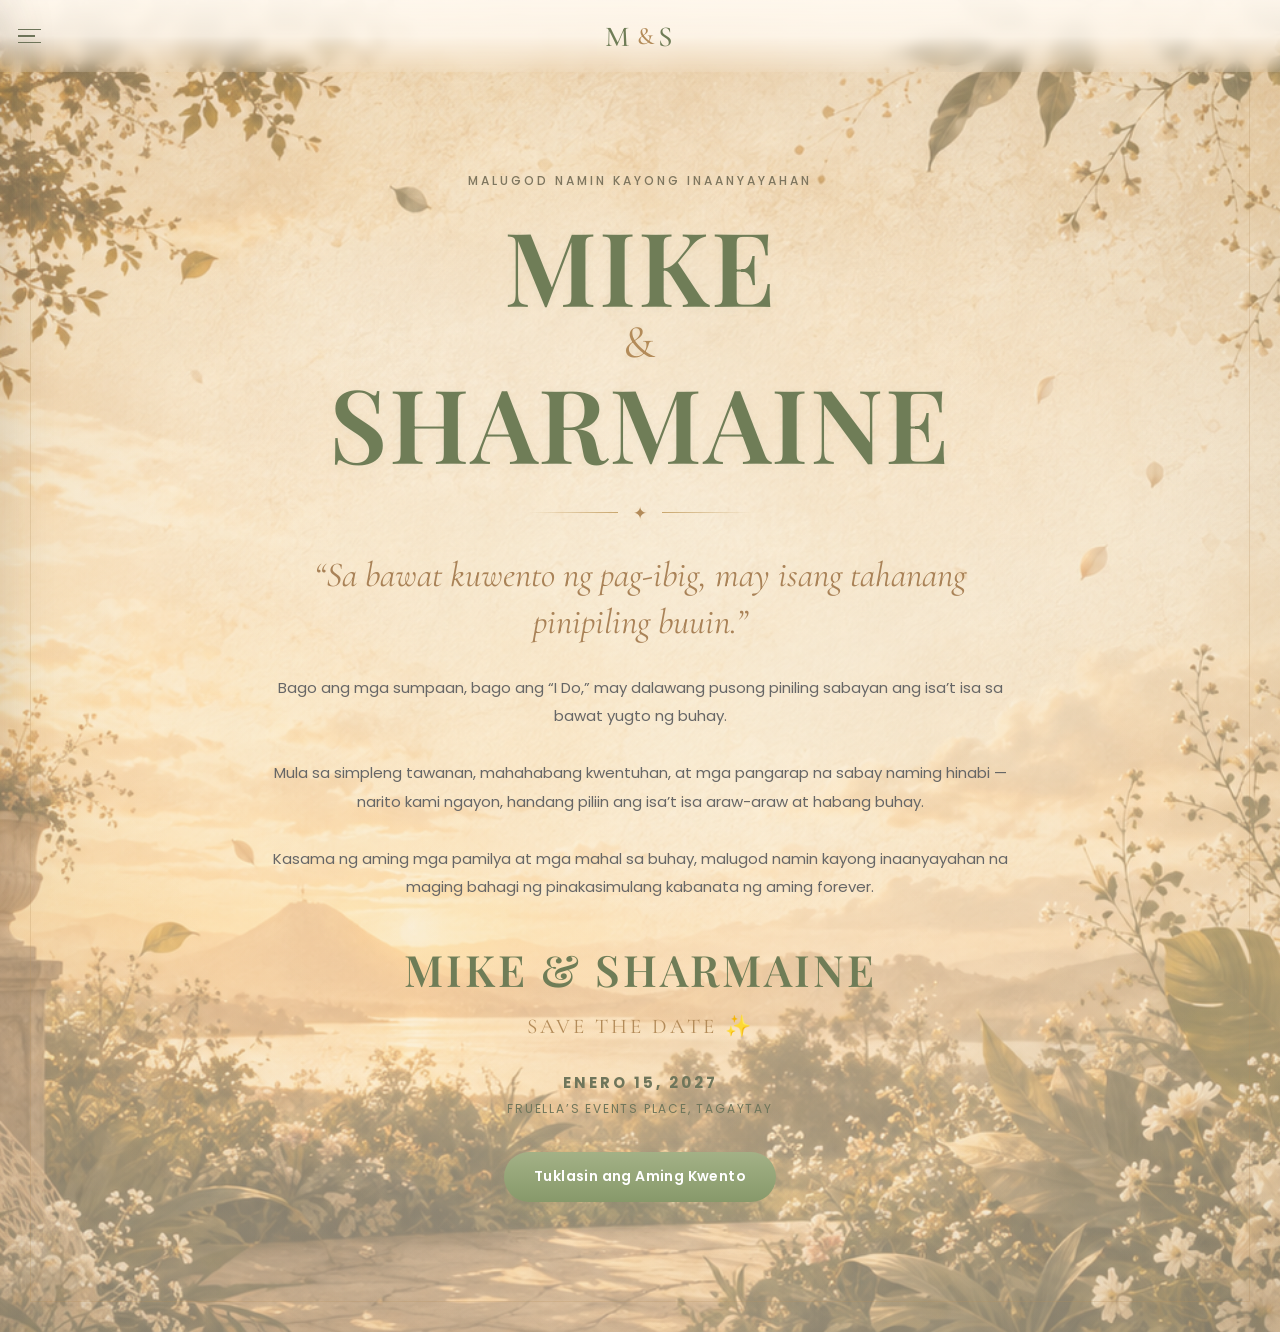
==== commit f9b6b989: "Update index.html" ====
--- a/index.html
+++ b/index.html
@@ -33,7 +33,157 @@
 
 </head>
 
-
+<script>
+document.addEventListener("DOMContentLoaded", function () {
+
+    const menuToggle =
+        document.getElementById("menuToggle");
+
+    const sidebar =
+        document.getElementById("weddingSidebar");
+
+    const sidebarClose =
+        document.getElementById("sidebarClose");
+
+    const sidebarOverlay =
+        document.getElementById("sidebarOverlay");
+
+
+    if (
+        !menuToggle ||
+        !sidebar ||
+        !sidebarClose ||
+        !sidebarOverlay
+    ) {
+        return;
+    }
+
+
+    function openSidebar() {
+
+        sidebar.classList.add("is-open");
+
+        sidebarOverlay.classList.add("is-visible");
+
+        document.body.classList.add("sidebar-open");
+
+        menuToggle.setAttribute(
+            "aria-expanded",
+            "true"
+        );
+
+        menuToggle.setAttribute(
+            "aria-label",
+            "Close wedding navigation"
+        );
+
+        sidebar.setAttribute(
+            "aria-hidden",
+            "false"
+        );
+
+        sidebarOverlay.setAttribute(
+            "aria-hidden",
+            "false"
+        );
+    }
+
+
+    function closeSidebar() {
+
+        sidebar.classList.remove("is-open");
+
+        sidebarOverlay.classList.remove("is-visible");
+
+        document.body.classList.remove(
+            "sidebar-open"
+        );
+
+        menuToggle.setAttribute(
+            "aria-expanded",
+            "false"
+        );
+
+        menuToggle.setAttribute(
+            "aria-label",
+            "Open wedding navigation"
+        );
+
+        sidebar.setAttribute(
+            "aria-hidden",
+            "true"
+        );
+
+        sidebarOverlay.setAttribute(
+            "aria-hidden",
+            "true"
+        );
+    }
+
+
+    menuToggle.addEventListener(
+        "click",
+        function () {
+
+            if (
+                sidebar.classList.contains(
+                    "is-open"
+                )
+            ) {
+
+                closeSidebar();
+
+            } else {
+
+                openSidebar();
+
+            }
+
+        }
+    );
+
+
+    sidebarClose.addEventListener(
+        "click",
+        closeSidebar
+    );
+
+
+    sidebarOverlay.addEventListener(
+        "click",
+        closeSidebar
+    );
+
+
+    document.addEventListener(
+        "keydown",
+        function (event) {
+
+            if (
+                event.key === "Escape"
+            ) {
+
+                closeSidebar();
+
+            }
+
+        }
+    );
+
+
+    sidebar
+        .querySelectorAll(".sidebar-link")
+        .forEach(function (link) {
+
+            link.addEventListener(
+                "click",
+                closeSidebar
+            );
+
+        });
+
+});
+</script>
 <body>
 
     <!-- Floating watercolor petals -->
--- a/style.css
+++ b/style.css
@@ -8241,3 +8241,781 @@
     padding-right: 14px !important;
   }
 }
+/* =========================================================
+   MIKE & SHARMAINE
+   GLOBAL SIDEBAR NAVIGATION
+   ========================================================= */
+
+
+/* =========================================================
+   TOP NAVIGATION BAR
+   ========================================================= */
+
+.website-nav {
+    position: fixed !important;
+
+    top: 0 !important;
+    left: 0 !important;
+    right: 0 !important;
+
+    height: 72px !important;
+
+    display: flex !important;
+
+    align-items: center !important;
+    justify-content: center !important;
+
+    padding: 0 24px !important;
+
+    z-index: 5000 !important;
+
+    background:
+        linear-gradient(
+            to bottom,
+            rgba(255,248,238,.97),
+            rgba(255,248,238,.88),
+            rgba(255,248,238,.15)
+        ) !important;
+
+    backdrop-filter: blur(7px) !important;
+    -webkit-backdrop-filter: blur(7px) !important;
+}
+
+
+/* REMOVE OLD HORIZONTAL NAVIGATION */
+
+.website-nav nav {
+    display: none !important;
+}
+
+
+/* =========================================================
+   HAMBURGER
+   ========================================================= */
+
+.menu-toggle {
+    position: absolute !important;
+
+    left: 18px !important;
+    top: 50% !important;
+
+    width: 44px !important;
+    height: 44px !important;
+    min-height: 44px !important;
+
+    margin: 0 !important;
+    padding: 0 !important;
+
+    display: flex !important;
+
+    flex-direction: column !important;
+
+    align-items: flex-start !important;
+    justify-content: center !important;
+
+    gap: 5px !important;
+
+    background: transparent !important;
+
+    border: none !important;
+
+    border-radius: 0 !important;
+
+    box-shadow: none !important;
+
+    transform: translateY(-50%) !important;
+
+    cursor: pointer !important;
+}
+
+
+.menu-toggle:hover,
+.menu-toggle:focus,
+.menu-toggle:active {
+    background: transparent !important;
+
+    box-shadow: none !important;
+
+    transform: translateY(-50%) !important;
+}
+
+
+.menu-toggle span {
+    display: block !important;
+
+    width: 23px !important;
+    height: 1.5px !important;
+
+    background: #6F765B !important;
+
+    transition: width .25s ease !important;
+}
+
+
+.menu-toggle span:nth-child(2) {
+    width: 17px !important;
+}
+
+
+.menu-toggle:hover span:nth-child(2) {
+    width: 23px !important;
+}
+
+
+/* =========================================================
+   CENTER MONOGRAM
+   ========================================================= */
+
+.nav-monogram {
+    display: inline-flex !important;
+
+    align-items: center !important;
+    justify-content: center !important;
+
+    gap: 4px !important;
+
+    text-decoration: none !important;
+
+    font-family:
+        'Cormorant Garamond',
+        serif !important;
+
+    font-size: 29px !important;
+
+    font-weight: 500 !important;
+
+    letter-spacing: 4px !important;
+
+    line-height: 1 !important;
+
+    color: #6F7D57 !important;
+}
+
+
+.nav-monogram:hover {
+    color: #6F7D57 !important;
+
+    transform: none !important;
+}
+
+
+.nav-monogram .monogram-and {
+    color: #B38B59 !important;
+
+    font-size: .85em !important;
+
+    letter-spacing: 0 !important;
+}
+
+
+/* =========================================================
+   SIDEBAR
+   ========================================================= */
+
+#weddingSidebar {
+    position: fixed !important;
+
+    top: 0 !important;
+    left: 0 !important;
+
+    width: min(390px, 88vw) !important;
+
+    height: 100vh !important;
+    height: 100dvh !important;
+
+    z-index: 10000 !important;
+
+    overflow: hidden !important;
+
+    background:
+
+        radial-gradient(
+            circle at 8% 10%,
+            rgba(126,142,101,.14),
+            transparent 25%
+        ),
+
+        radial-gradient(
+            circle at 92% 88%,
+            rgba(189,105,72,.10),
+            transparent 25%
+        ),
+
+        linear-gradient(
+            145deg,
+            #FBF6EA 0%,
+            #F7EDDB 52%,
+            #F1E4CD 100%
+        ) !important;
+
+    box-shadow:
+        18px 0 55px
+        rgba(76,61,42,.18) !important;
+
+    transform:
+        translateX(-105%) !important;
+
+    transition:
+        transform .45s
+        cubic-bezier(.77,0,.18,1) !important;
+}
+
+
+#weddingSidebar.is-open {
+    transform:
+        translateX(0) !important;
+}
+
+
+/* =========================================================
+   SIDEBAR BOTANICAL DECOR
+   ========================================================= */
+
+#weddingSidebar::before {
+    content: "❧";
+
+    position: absolute;
+
+    left: -65px;
+    top: 95px;
+
+    font-family:
+        'Cormorant Garamond',
+        serif;
+
+    font-size: 175px;
+
+    color:
+        rgba(111,125,87,.10);
+
+    transform:
+        rotate(-25deg);
+
+    pointer-events: none;
+}
+
+
+#weddingSidebar::after {
+    content: "✿";
+
+    position: absolute;
+
+    right: 15px;
+    bottom: 10px;
+
+    font-family:
+        'Cormorant Garamond',
+        serif;
+
+    font-size: 105px;
+
+    color:
+        rgba(179,139,89,.09);
+
+    transform:
+        rotate(12deg);
+
+    pointer-events: none;
+}
+
+
+/* =========================================================
+   SIDEBAR INNER
+   ========================================================= */
+
+.sidebar-inner {
+    position: relative;
+
+    z-index: 2;
+
+    width: 100%;
+    height: 100%;
+
+    padding:
+        28px
+        34px
+        25px;
+
+    display: flex;
+
+    flex-direction: column;
+
+    overflow-y: auto;
+
+    overflow-x: hidden;
+}
+
+
+/* =========================================================
+   SIDEBAR HEADER
+   ========================================================= */
+
+.sidebar-top {
+    display: flex;
+
+    align-items: center;
+
+    justify-content: space-between;
+
+    padding-bottom: 19px;
+
+    border-bottom:
+        1px solid
+        rgba(111,118,91,.13);
+}
+
+
+.sidebar-label {
+    font-family:
+        'Poppins',
+        sans-serif;
+
+    font-size: 8px;
+
+    font-weight: 500;
+
+    letter-spacing: 3px;
+
+    color: #8A806D;
+}
+
+
+/* CLOSE BUTTON */
+
+.sidebar-close {
+    width: 38px !important;
+    height: 38px !important;
+    min-height: 38px !important;
+
+    margin: 0 !important;
+    padding: 0 !important;
+
+    display: flex !important;
+
+    align-items: center !important;
+    justify-content: center !important;
+
+    border:
+        1px solid
+        rgba(111,118,91,.22) !important;
+
+    border-radius: 50% !important;
+
+    background:
+        transparent !important;
+
+    color:
+        #756A5B !important;
+
+    font-family:
+        'Cormorant Garamond',
+        serif !important;
+
+    font-size: 26px !important;
+
+    font-weight: 300 !important;
+
+    box-shadow: none !important;
+
+    cursor: pointer !important;
+}
+
+
+.sidebar-close:hover {
+    background:
+        #B38B59 !important;
+
+    border-color:
+        #B38B59 !important;
+
+    color:
+        white !important;
+
+    transform:
+        none !important;
+}
+
+
+/* =========================================================
+   SIDEBAR COUPLE INTRO
+   ========================================================= */
+
+.sidebar-intro {
+    padding:
+        32px
+        0
+        25px;
+
+    text-align: center;
+}
+
+
+.sidebar-floral {
+    margin-bottom: 9px;
+
+    font-family:
+        'Cormorant Garamond',
+        serif;
+
+    font-size: 24px;
+
+    color: #B38B59;
+}
+
+
+.sidebar-couple {
+    font-family:
+        'Allura',
+        cursive;
+
+    font-size: 40px;
+
+    font-weight: 400;
+
+    line-height: 1;
+
+    color: #BD6948;
+}
+
+
+.sidebar-couple span {
+    color: #B38B59;
+}
+
+
+.sidebar-intro p {
+    margin: 8px 0 0;
+
+    font-family:
+        'Cormorant Garamond',
+        serif;
+
+    font-size: 16px;
+
+    font-style: italic;
+
+    color: #8B806D;
+}
+
+
+/* =========================================================
+   SIDEBAR LINKS
+   ========================================================= */
+
+.sidebar-navigation {
+    display: flex;
+
+    flex-direction: column;
+
+    border-top:
+        1px solid
+        rgba(111,118,91,.13);
+}
+
+
+.sidebar-link {
+    position: relative;
+
+    min-height: 56px;
+
+    display: flex;
+
+    align-items: center;
+
+    gap: 15px;
+
+    padding:
+        0 8px;
+
+    color: #686255;
+
+    text-decoration: none;
+
+    font-family:
+        'Cormorant Garamond',
+        serif;
+
+    font-size: 19px;
+
+    font-weight: 500;
+
+    border-bottom:
+        1px solid
+        rgba(111,118,91,.11);
+
+    transition:
+        color .25s ease,
+        padding-left .25s ease,
+        background .25s ease;
+}
+
+
+.sidebar-link::before {
+    content: "";
+
+    position: absolute;
+
+    left: 0;
+
+    bottom: -1px;
+
+    width: 0;
+
+    height: 1px;
+
+    background:
+        #BD6948;
+
+    transition:
+        width .28s ease;
+}
+
+
+.sidebar-link:hover,
+.sidebar-link:focus,
+.sidebar-link-active {
+    color:
+        #BD6948;
+
+    padding-left:
+        14px;
+
+    background:
+        rgba(255,255,255,.22);
+}
+
+
+.sidebar-link:hover::before,
+.sidebar-link:focus::before,
+.sidebar-link-active::before {
+    width:
+        42px;
+}
+
+
+/* NUMBER */
+
+.sidebar-number {
+    width: 25px;
+
+    flex: 0 0 25px;
+
+    font-family:
+        'Poppins',
+        sans-serif;
+
+    font-size: 8px;
+
+    letter-spacing: 1.5px;
+
+    color: #A3947E;
+}
+
+
+/* TEXT */
+
+.sidebar-text {
+    min-width: 0;
+}
+
+
+/* RSVP */
+
+.sidebar-link-rsvp {
+    margin-top: 9px;
+
+    border:
+        1px solid
+        rgba(126,142,101,.22);
+
+    background:
+        rgba(126,142,101,.08);
+}
+
+
+.sidebar-link-rsvp:hover {
+    background:
+        rgba(126,142,101,.14);
+}
+
+
+/* HEART */
+
+.sidebar-heart {
+    margin-left: auto;
+
+    font-family:
+        'Cormorant Garamond',
+        serif;
+
+    font-size: 24px;
+
+    color:
+        #BD6948;
+}
+
+
+/* =========================================================
+   SIDEBAR FOOTER
+   ========================================================= */
+
+.sidebar-bottom {
+    margin-top: auto;
+
+    padding-top: 21px;
+
+    text-align: center;
+}
+
+
+.sidebar-bottom-flower {
+    font-family:
+        'Cormorant Garamond',
+        serif;
+
+    font-size: 20px;
+
+    color:
+        #B38B59;
+}
+
+
+.sidebar-bottom p {
+    margin: 6px 0 0;
+
+    font-family:
+        'Cormorant Garamond',
+        serif;
+
+    font-size: 14px;
+
+    line-height: 1.35;
+
+    color:
+        #988A76;
+}
+
+
+.sidebar-bottom p span {
+    font-family:
+        'Allura',
+        cursive;
+
+    font-size: 25px;
+
+    color:
+        #BD6948;
+}
+
+
+/* =========================================================
+   DARK OVERLAY
+   ========================================================= */
+
+.sidebar-overlay {
+    position: fixed;
+
+    inset: 0;
+
+    z-index: 9500;
+
+    background:
+        rgba(55,46,36,.30);
+
+    backdrop-filter:
+        blur(2px);
+
+    -webkit-backdrop-filter:
+        blur(2px);
+
+    opacity: 0;
+
+    visibility: hidden;
+
+    transition:
+        opacity .35s ease,
+        visibility .35s ease;
+}
+
+
+.sidebar-overlay.is-visible {
+    opacity: 1;
+
+    visibility: visible;
+}
+
+
+body.sidebar-open {
+    overflow: hidden;
+}
+
+
+/* =========================================================
+   MOBILE
+   ========================================================= */
+
+@media (max-width: 768px) {
+
+    .website-nav {
+        height: 64px !important;
+
+        padding:
+            0 14px !important;
+
+        overflow: visible !important;
+
+        justify-content: center !important;
+    }
+
+
+    .menu-toggle {
+        left: 9px !important;
+    }
+
+
+    .nav-monogram {
+        font-size: 25px !important;
+
+        letter-spacing: 3px !important;
+    }
+
+
+    #weddingSidebar {
+        width:
+            min(350px, 88vw) !important;
+    }
+
+
+    .sidebar-inner {
+        padding:
+            24px
+            25px
+            22px;
+    }
+
+
+    .sidebar-intro {
+        padding:
+            28px
+            0
+            23px;
+    }
+
+
+    .sidebar-couple {
+        font-size: 36px;
+    }
+
+
+    .sidebar-link {
+        min-height: 54px;
+
+        font-size: 18px;
+    }
+
+
+    .sidebar-bottom {
+        padding-top: 14px;
+    }
+
+}
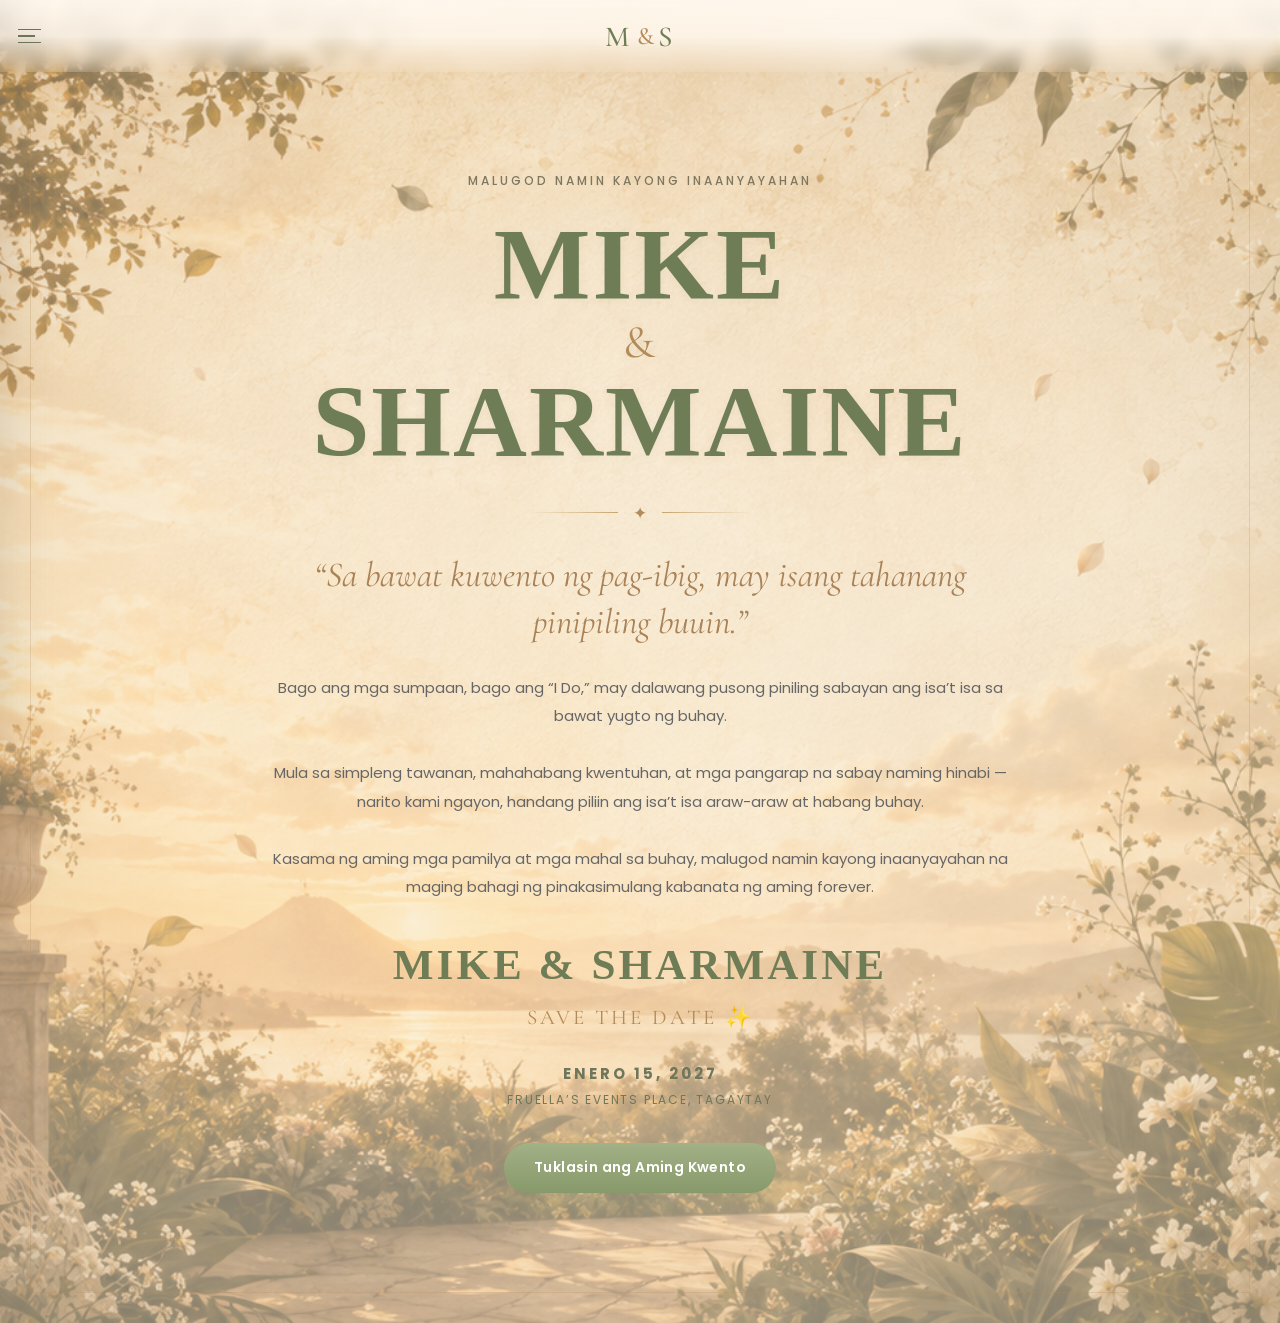
==== commit 2a0f1779: "Update index.html" ====
--- a/index.html
+++ b/index.html
@@ -12,7 +12,11 @@
 
     <title>Mike & Sharmaine | Wedding</title>
 
-    <!-- Google Fonts -->
+
+    <!-- ==============================
+         GOOGLE FONTS
+    =============================== -->
+
     <link rel="preconnect" href="https://fonts.googleapis.com">
 
     <link
@@ -22,9 +26,14 @@
     >
 
     <link
-        href="https://fonts.googleapis.com/css2?family=Cardo:wght@400;700&family=Playfair+Display:wght@600;700&family=Cormorant+Garamond:wght@400;500;600&family=Poppins:wght@300;400;500;600&display=swap"
+        href="https://fonts.googleapis.com/css2?family=Allura&family=Cardo:wght@400;700&family=Cormorant+Garamond:ital,wght@0,400;0,500;0,600;1,400;1,500&family=Poppins:wght@300;400;500;600&display=swap"
         rel="stylesheet"
     >
+
+
+    <!-- ==============================
+         MAIN STYLESHEET
+    =============================== -->
 
     <link
         rel="stylesheet"
@@ -33,161 +42,16 @@
 
 </head>
 
-<script>
-document.addEventListener("DOMContentLoaded", function () {
-
-    const menuToggle =
-        document.getElementById("menuToggle");
-
-    const sidebar =
-        document.getElementById("weddingSidebar");
-
-    const sidebarClose =
-        document.getElementById("sidebarClose");
-
-    const sidebarOverlay =
-        document.getElementById("sidebarOverlay");
-
-
-    if (
-        !menuToggle ||
-        !sidebar ||
-        !sidebarClose ||
-        !sidebarOverlay
-    ) {
-        return;
-    }
-
-
-    function openSidebar() {
-
-        sidebar.classList.add("is-open");
-
-        sidebarOverlay.classList.add("is-visible");
-
-        document.body.classList.add("sidebar-open");
-
-        menuToggle.setAttribute(
-            "aria-expanded",
-            "true"
-        );
-
-        menuToggle.setAttribute(
-            "aria-label",
-            "Close wedding navigation"
-        );
-
-        sidebar.setAttribute(
-            "aria-hidden",
-            "false"
-        );
-
-        sidebarOverlay.setAttribute(
-            "aria-hidden",
-            "false"
-        );
-    }
-
-
-    function closeSidebar() {
-
-        sidebar.classList.remove("is-open");
-
-        sidebarOverlay.classList.remove("is-visible");
-
-        document.body.classList.remove(
-            "sidebar-open"
-        );
-
-        menuToggle.setAttribute(
-            "aria-expanded",
-            "false"
-        );
-
-        menuToggle.setAttribute(
-            "aria-label",
-            "Open wedding navigation"
-        );
-
-        sidebar.setAttribute(
-            "aria-hidden",
-            "true"
-        );
-
-        sidebarOverlay.setAttribute(
-            "aria-hidden",
-            "true"
-        );
-    }
-
-
-    menuToggle.addEventListener(
-        "click",
-        function () {
-
-            if (
-                sidebar.classList.contains(
-                    "is-open"
-                )
-            ) {
-
-                closeSidebar();
-
-            } else {
-
-                openSidebar();
-
-            }
-
-        }
-    );
-
-
-    sidebarClose.addEventListener(
-        "click",
-        closeSidebar
-    );
-
-
-    sidebarOverlay.addEventListener(
-        "click",
-        closeSidebar
-    );
-
-
-    document.addEventListener(
-        "keydown",
-        function (event) {
-
-            if (
-                event.key === "Escape"
-            ) {
-
-                closeSidebar();
-
-            }
-
-        }
-    );
-
-
-    sidebar
-        .querySelectorAll(".sidebar-link")
-        .forEach(function (link) {
-
-            link.addEventListener(
-                "click",
-                closeSidebar
-            );
-
-        });
-
-});
-</script>
+
 <body>
 
-    <!-- Floating watercolor petals -->
+
+    <!-- ==============================
+         FLOATING WATERCOLOUR PETALS
+    =============================== -->
+
     <div id="petals"></div>
+
 
 
     <!-- ==============================
@@ -197,235 +61,341 @@
     <div id="website">
 
 
+
         <!-- ==============================
-     GLOBAL WEDDING NAVIGATION
-============================== -->
-
-<header class="website-nav">
-
-    <!-- Hamburger button — LEFT -->
-    <button
-        class="menu-toggle"
-        id="menuToggle"
-        type="button"
-        aria-label="Open wedding navigation"
-        aria-expanded="false"
-        aria-controls="weddingSidebar"
-    >
-        <span></span>
-        <span></span>
-        <span></span>
-    </button>
-
-    <!-- Monogram — CENTER -->
-    <a
-        href="index.html"
-        class="nav-monogram"
-        aria-label="Mike & Sharmaine Home"
-    >
-        <span>M</span>
-        <span class="monogram-and">&amp;</span>
-        <span>S</span>
-    </a>
-
-</header>
-
-
-<!-- ==============================
-     WEDDING SIDEBAR
-============================== -->
-
-<aside
-    class="wedding-sidebar"
-    id="weddingSidebar"
-    aria-hidden="true"
->
-
-    <div class="sidebar-inner">
-
-        <!-- Sidebar header -->
-        <div class="sidebar-top">
-
-            <span class="sidebar-label">
-                OUR WEDDING
-            </span>
+             GLOBAL WEDDING NAVIGATION
+        =============================== -->
+
+        <header class="website-nav">
+
+
+            <!-- HAMBURGER — LEFT -->
 
             <button
-                class="sidebar-close"
-                id="sidebarClose"
+                class="menu-toggle"
+                id="menuToggle"
                 type="button"
-                aria-label="Close navigation"
+                aria-label="Open wedding navigation"
+                aria-expanded="false"
+                aria-controls="weddingSidebar"
             >
-                ×
+
+                <span></span>
+                <span></span>
+                <span></span>
+
             </button>
 
-        </div>
-
-
-        <!-- Couple -->
-        <div class="sidebar-intro">
-
-            <div
-                class="sidebar-floral"
-                aria-hidden="true"
-            >
-                ❋
-            </div>
-
-            <div class="sidebar-couple">
-                Mike <span>&amp;</span> Sharmaine
-            </div>
-
-            <p>
-                Our wedding story
-            </p>
-
-        </div>
-
-
-        <!-- Navigation -->
-        <nav
-            class="sidebar-navigation"
-            aria-label="Wedding navigation"
-        >
+
+
+            <!-- MONOGRAM — CENTER -->
 
             <a
                 href="index.html"
-                class="sidebar-link sidebar-link-active"
+                class="nav-monogram"
+                aria-label="Mike & Sharmaine Home"
             >
-                <span class="sidebar-number">01</span>
-                <span class="sidebar-text">Home</span>
+
+                <span>M</span>
+
+                <span class="monogram-and">
+                    &amp;
+                </span>
+
+                <span>S</span>
+
             </a>
 
 
-            <a
-                href="kwento.html"
-                class="sidebar-link"
-            >
-                <span class="sidebar-number">02</span>
-                <span class="sidebar-text">
-                    Ang Aming Kwento
-                </span>
-            </a>
-
-
-            <a
-                href="detalye.html"
-                class="sidebar-link"
-            >
-                <span class="sidebar-number">03</span>
-                <span class="sidebar-text">
-                    Detalye ng Kasal
-                </span>
-            </a>
-
-
-            <a
-                href="daloy.html"
-                class="sidebar-link"
-            >
-                <span class="sidebar-number">04</span>
-                <span class="sidebar-text">
-                    Daloy ng Pagdiriwang
-                </span>
-            </a>
-
-
-            <a
-                href="dress-code.html"
-                class="sidebar-link"
-            >
-                <span class="sidebar-number">05</span>
-                <span class="sidebar-text">
-                    Dress Code
-                </span>
-            </a>
-
-
-            <a
-                href="rsvp.html"
-                class="sidebar-link sidebar-link-rsvp"
-            >
-                <span class="sidebar-number">06</span>
-                <span class="sidebar-text">
-                    RSVP
-                </span>
-
-                <span
-                    class="sidebar-heart"
-                    aria-hidden="true"
+        </header>
+
+
+
+        <!-- ==============================
+             WEDDING SIDEBAR
+        =============================== -->
+
+        <aside
+            class="wedding-sidebar"
+            id="weddingSidebar"
+            aria-hidden="true"
+        >
+
+            <div class="sidebar-inner">
+
+
+                <!-- SIDEBAR HEADER -->
+
+                <div class="sidebar-top">
+
+                    <span class="sidebar-label">
+                        OUR WEDDING
+                    </span>
+
+
+                    <button
+                        class="sidebar-close"
+                        id="sidebarClose"
+                        type="button"
+                        aria-label="Close navigation"
+                    >
+                        ×
+                    </button>
+
+                </div>
+
+
+
+                <!-- COUPLE INTRO -->
+
+                <div class="sidebar-intro">
+
+                    <div
+                        class="sidebar-floral"
+                        aria-hidden="true"
+                    >
+                        ❋
+                    </div>
+
+
+                    <div class="sidebar-couple">
+
+                        Mike
+                        <span>&amp;</span>
+                        Sharmaine
+
+                    </div>
+
+
+                    <p>
+                        Our wedding story
+                    </p>
+
+                </div>
+
+
+
+                <!-- SIDEBAR NAVIGATION -->
+
+                <nav
+                    class="sidebar-navigation"
+                    aria-label="Wedding navigation"
                 >
-                    ♡
-                </span>
-
-            </a>
-
-        </nav>
-
-
-        <!-- Sidebar footer -->
-        <div class="sidebar-bottom">
-
-            <div
-                class="sidebar-bottom-flower"
-                aria-hidden="true"
-            >
-                ✧
+
+
+                    <!-- HOME -->
+
+                    <a
+                        href="index.html"
+                        class="sidebar-link sidebar-link-active"
+                    >
+
+                        <span class="sidebar-number">
+                            01
+                        </span>
+
+                        <span class="sidebar-text">
+                            Home
+                        </span>
+
+                    </a>
+
+
+
+                    <!-- ANG AMING KWENTO -->
+
+                    <a
+                        href="kwento.html"
+                        class="sidebar-link"
+                    >
+
+                        <span class="sidebar-number">
+                            02
+                        </span>
+
+                        <span class="sidebar-text">
+                            Ang Aming Kwento
+                        </span>
+
+                    </a>
+
+
+
+                    <!-- DETALYE NG KASAL -->
+
+                    <a
+                        href="detalye.html"
+                        class="sidebar-link"
+                    >
+
+                        <span class="sidebar-number">
+                            03
+                        </span>
+
+                        <span class="sidebar-text">
+                            Detalye ng Kasal
+                        </span>
+
+                    </a>
+
+
+
+                    <!-- DALOY NG PAGDIRIWANG -->
+
+                    <a
+                        href="daloy.html"
+                        class="sidebar-link"
+                    >
+
+                        <span class="sidebar-number">
+                            04
+                        </span>
+
+                        <span class="sidebar-text">
+                            Daloy ng Pagdiriwang
+                        </span>
+
+                    </a>
+
+
+
+                    <!-- DRESS CODE -->
+
+                    <a
+                        href="dress-code.html"
+                        class="sidebar-link"
+                    >
+
+                        <span class="sidebar-number">
+                            05
+                        </span>
+
+                        <span class="sidebar-text">
+                            Dress Code
+                        </span>
+
+                    </a>
+
+
+
+                    <!-- RSVP -->
+
+                    <a
+                        href="rsvp.html"
+                        class="sidebar-link sidebar-link-rsvp"
+                    >
+
+                        <span class="sidebar-number">
+                            06
+                        </span>
+
+                        <span class="sidebar-text">
+                            RSVP
+                        </span>
+
+                        <span
+                            class="sidebar-heart"
+                            aria-hidden="true"
+                        >
+                            ♡
+                        </span>
+
+                    </a>
+
+
+                </nav>
+
+
+
+                <!-- SIDEBAR FOOTER -->
+
+                <div class="sidebar-bottom">
+
+                    <div
+                        class="sidebar-bottom-flower"
+                        aria-hidden="true"
+                    >
+                        ✧
+                    </div>
+
+
+                    <p>
+
+                        With love,<br>
+
+                        <span>
+                            Mike &amp; Sharmaine
+                        </span>
+
+                    </p>
+
+                </div>
+
+
             </div>
 
-            <p>
-                With love,<br>
-                <span>Mike &amp; Sharmaine</span>
-            </p>
-
-        </div>
-
-    </div>
-
-</aside>
-
-
-<!-- Sidebar overlay -->
-<div
-    class="sidebar-overlay"
-    id="sidebarOverlay"
-    aria-hidden="true"
-></div>
+        </aside>
 
 
 
         <!-- ==============================
-             HERO / LANDING PAGE
+             SIDEBAR OVERLAY
         =============================== -->
 
+        <div
+            class="sidebar-overlay"
+            id="sidebarOverlay"
+            aria-hidden="true"
+        ></div>
+
+
+
+
+        <!-- ==============================
+             HOME
+        =============================== -->
+
         <main id="home">
 
+
+            <!-- ==============================
+                 HERO / LANDING PAGE
+            =============================== -->
+
             <section class="hero-section">
 
+
                 <div class="hero-content">
 
 
                     <p class="hero-eyebrow">
+
                         MALUGOD NAMIN KAYONG INAANYAYAHAN
+
                     </p>
 
 
+
                     <h1 class="hero-title">
 
                         MIKE
 
-                        <span>&</span>
+                        <span>&amp;</span>
 
                         SHARMAINE
 
                     </h1>
 
 
+
                     <div class="hero-divider">
 
-                        <span>✦</span>
+                        <span>
+                            ✦
+                        </span>
 
                     </div>
+
 
 
                     <p class="hero-quote">
@@ -434,6 +404,7 @@
                         may isang tahanang pinipiling buuin.”
 
                     </p>
+
 
 
                     <p class="hero-description">
@@ -459,10 +430,13 @@
                     </p>
 
 
+
+                    <!-- COUPLE NAMES -->
+
                     <div class="hero-names">
 
                         <h2>
-                            MIKE & SHARMAINE
+                            MIKE &amp; SHARMAINE
                         </h2>
 
                         <p>
@@ -472,6 +446,9 @@
                     </div>
 
 
+
+                    <!-- WEDDING DATE -->
+
                     <div class="hero-date">
 
                         <strong>
@@ -485,12 +462,275 @@
                     </div>
 
 
+
+                    <!-- STORY BUTTON -->
+
                     <a
-    href="kwento.html"
-    class="hero-button"
->
-    Tuklasin ang Aming Kwento
-</a>
+                        href="kwento.html"
+                        class="hero-button"
+                    >
+                        Tuklasin ang Aming Kwento
+                    </a>
+
+
                 </div>
 
+
             </section>
+
+
+        </main>
+
+
+    </div>
+
+
+
+    <!-- ==============================
+         SIDEBAR JAVASCRIPT
+    =============================== -->
+
+    <script>
+
+        document.addEventListener(
+            "DOMContentLoaded",
+            function () {
+
+
+                const menuToggle =
+                    document.getElementById(
+                        "menuToggle"
+                    );
+
+
+                const sidebar =
+                    document.getElementById(
+                        "weddingSidebar"
+                    );
+
+
+                const sidebarClose =
+                    document.getElementById(
+                        "sidebarClose"
+                    );
+
+
+                const sidebarOverlay =
+                    document.getElementById(
+                        "sidebarOverlay"
+                    );
+
+
+
+                /*
+                 * Make sure all required
+                 * navigation elements exist.
+                 */
+
+                if (
+                    !menuToggle ||
+                    !sidebar ||
+                    !sidebarClose ||
+                    !sidebarOverlay
+                ) {
+                    return;
+                }
+
+
+
+                /* ==========================
+                   OPEN SIDEBAR
+                ========================== */
+
+                function openSidebar() {
+
+                    sidebar.classList.add(
+                        "is-open"
+                    );
+
+
+                    sidebarOverlay.classList.add(
+                        "is-visible"
+                    );
+
+
+                    document.body.classList.add(
+                        "sidebar-open"
+                    );
+
+
+                    menuToggle.setAttribute(
+                        "aria-expanded",
+                        "true"
+                    );
+
+
+                    menuToggle.setAttribute(
+                        "aria-label",
+                        "Close wedding navigation"
+                    );
+
+
+                    sidebar.setAttribute(
+                        "aria-hidden",
+                        "false"
+                    );
+
+
+                    sidebarOverlay.setAttribute(
+                        "aria-hidden",
+                        "false"
+                    );
+
+                }
+
+
+
+                /* ==========================
+                   CLOSE SIDEBAR
+                ========================== */
+
+                function closeSidebar() {
+
+                    sidebar.classList.remove(
+                        "is-open"
+                    );
+
+
+                    sidebarOverlay.classList.remove(
+                        "is-visible"
+                    );
+
+
+                    document.body.classList.remove(
+                        "sidebar-open"
+                    );
+
+
+                    menuToggle.setAttribute(
+                        "aria-expanded",
+                        "false"
+                    );
+
+
+                    menuToggle.setAttribute(
+                        "aria-label",
+                        "Open wedding navigation"
+                    );
+
+
+                    sidebar.setAttribute(
+                        "aria-hidden",
+                        "true"
+                    );
+
+
+                    sidebarOverlay.setAttribute(
+                        "aria-hidden",
+                        "true"
+                    );
+
+                }
+
+
+
+                /* ==========================
+                   HAMBURGER CLICK
+                ========================== */
+
+                menuToggle.addEventListener(
+                    "click",
+                    function () {
+
+
+                        if (
+                            sidebar.classList.contains(
+                                "is-open"
+                            )
+                        ) {
+
+                            closeSidebar();
+
+                        } else {
+
+                            openSidebar();
+
+                        }
+
+                    }
+                );
+
+
+
+                /* ==========================
+                   CLOSE BUTTON
+                ========================== */
+
+                sidebarClose.addEventListener(
+                    "click",
+                    closeSidebar
+                );
+
+
+
+                /* ==========================
+                   OVERLAY CLICK
+                ========================== */
+
+                sidebarOverlay.addEventListener(
+                    "click",
+                    closeSidebar
+                );
+
+
+
+                /* ==========================
+                   ESCAPE KEY
+                ========================== */
+
+                document.addEventListener(
+                    "keydown",
+                    function (event) {
+
+                        if (
+                            event.key === "Escape"
+                        ) {
+
+                            closeSidebar();
+
+                        }
+
+                    }
+                );
+
+
+
+                /* ==========================
+                   CLOSE AFTER NAVIGATION
+                ========================== */
+
+                sidebar
+                    .querySelectorAll(
+                        ".sidebar-link"
+                    )
+                    .forEach(
+                        function (link) {
+
+                            link.addEventListener(
+                                "click",
+                                closeSidebar
+                            );
+
+                        }
+                    );
+
+
+            }
+        );
+
+    </script>
+
+
+</body>
+
+</html>
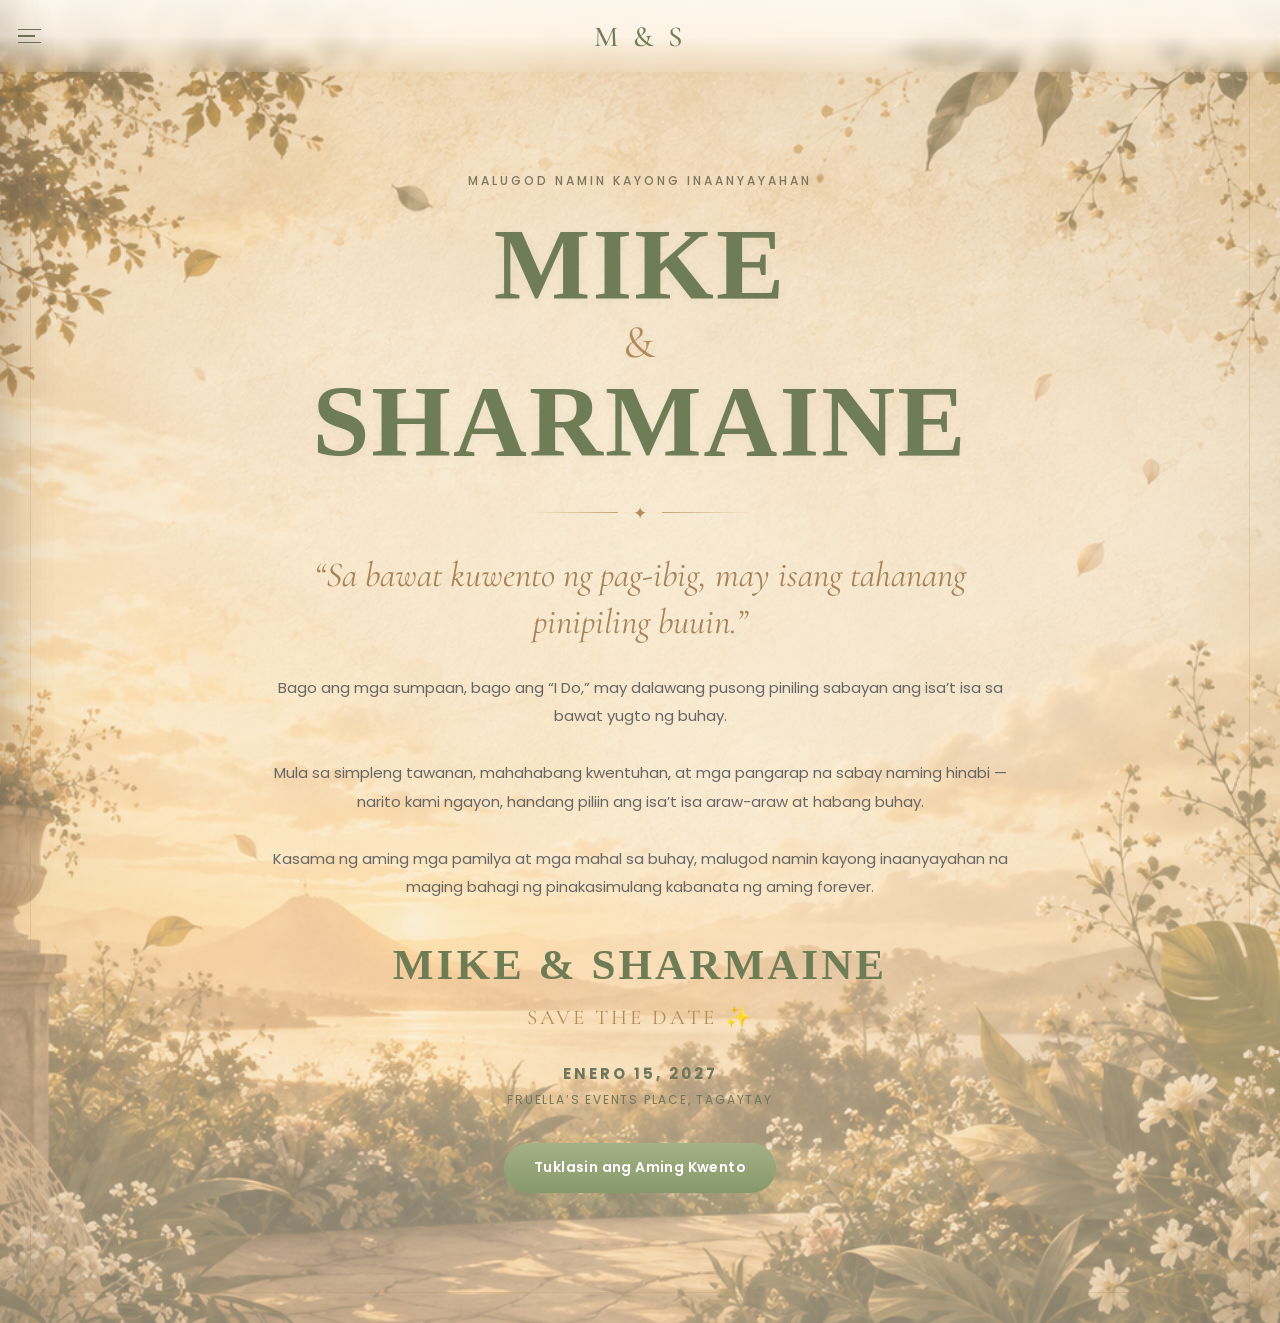
==== commit cc8e17ed: "Update index.html" ====
--- a/index.html
+++ b/index.html
@@ -62,52 +62,161 @@
 
 
 
-        <!-- ==============================
-             GLOBAL WEDDING NAVIGATION
-        =============================== -->
-
-        <header class="website-nav">
-
-
-            <!-- HAMBURGER — LEFT -->
-
-            <button
-                class="menu-toggle"
-                id="menuToggle"
-                type="button"
-                aria-label="Open wedding navigation"
-                aria-expanded="false"
-                aria-controls="weddingSidebar"
-            >
-
-                <span></span>
-                <span></span>
-                <span></span>
-
-            </button>
-
-
-
-            <!-- MONOGRAM — CENTER -->
+       <!-- ==============================
+     WEDDING SIDEBAR NAVIGATION
+============================== -->
+
+<header class="website-nav">
+
+    <!-- Hamburger -->
+    <button
+        class="menu-toggle"
+        id="menuToggle"
+        type="button"
+        aria-label="Open navigation menu"
+        aria-expanded="false"
+        aria-controls="weddingSidebar"
+    >
+        <span></span>
+        <span></span>
+        <span></span>
+    </button>
+
+
+    <!-- Center Monogram -->
+    <a
+        href="index.html"
+        class="nav-monogram"
+        aria-label="Mike and Sharmaine Home"
+    >
+        M &amp; S
+    </a>
+
+</header>
+
+
+<!-- ==============================
+     SIDEBAR
+============================== -->
+
+<aside
+    class="wedding-sidebar"
+    id="weddingSidebar"
+    aria-hidden="true"
+>
+
+    <div class="sidebar-inner">
+
+        <!-- Sidebar Header -->
+
+        <div class="sidebar-header">
+
+            <span class="sidebar-eyebrow">
+                OUR WEDDING
+            </span>
+
+            <div class="sidebar-monogram">
+                M &amp; S
+            </div>
+
+            <p class="sidebar-subtitle">
+                Mike &amp; Sharmaine
+            </p>
+
+        </div>
+
+
+        <!-- Navigation -->
+
+        <nav
+            class="sidebar-menu"
+            aria-label="Wedding navigation"
+        >
 
             <a
                 href="index.html"
-                class="nav-monogram"
-                aria-label="Mike & Sharmaine Home"
+                class="sidebar-link active"
             >
-
-                <span>M</span>
-
-                <span class="monogram-and">
-                    &amp;
-                </span>
-
-                <span>S</span>
-
+                <span class="sidebar-number">01</span>
+                <span>Home</span>
             </a>
 
 
-        </header>
+            <a
+                href="kwento.html"
+                class="sidebar-link"
+            >
+                <span class="sidebar-number">02</span>
+                <span>Ang Aming Kwento</span>
+            </a>
+
+
+            <a
+                href="detalye.html"
+                class="sidebar-link"
+            >
+                <span class="sidebar-number">03</span>
+                <span>Detalye ng Kasal</span>
+            </a>
+
+
+            <a
+                href="daloy.html"
+                class="sidebar-link"
+            >
+                <span class="sidebar-number">04</span>
+                <span>Daloy ng Pagdiriwang</span>
+            </a>
+
+
+            <a
+                href="dress-code.html"
+                class="sidebar-link"
+            >
+                <span class="sidebar-number">05</span>
+                <span>Dress Code</span>
+            </a>
+
+
+            <a
+                href="rsvp.html"
+                class="sidebar-link"
+            >
+                <span class="sidebar-number">06</span>
+                <span>RSVP</span>
+            </a>
+
+        </nav>
+
+
+        <!-- Sidebar Footer -->
+
+        <div class="sidebar-footer">
+
+            <span>♡</span>
+
+            <p>
+                With love,
+            </p>
+
+            <strong>
+                Mike &amp; Sharmaine
+            </strong>
+
+        </div>
+
+    </div>
+
+</aside>
+
+
+<!-- Sidebar overlay -->
+
+<div
+    class="sidebar-overlay"
+    id="sidebarOverlay"
+    aria-hidden="true"
+></div>
 
 
 
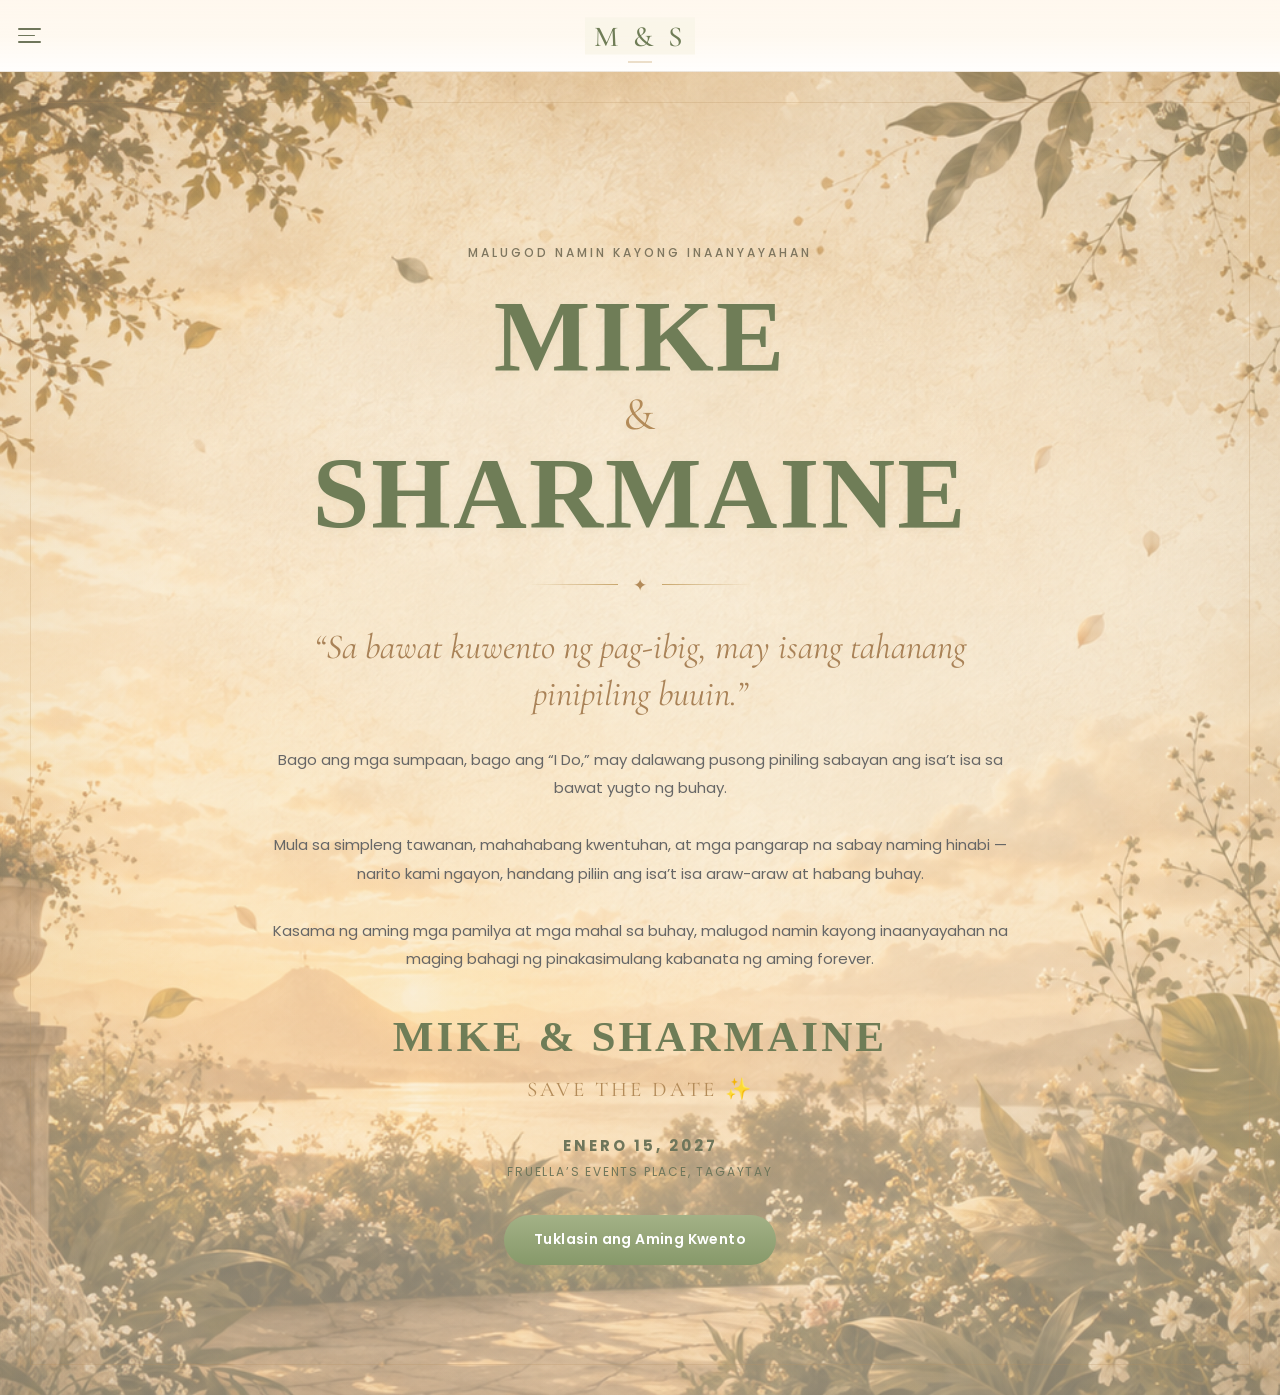
==== commit d2d42fea: "Update index.html" ====
--- a/index.html
+++ b/index.html
@@ -82,6 +82,14 @@
         <span></span>
     </button>
 
+    <nav class="desktop-menu" aria-label="Main wedding navigation">
+    <a href="index.html" class="active">Home</a>
+    <a href="kwento.html">Ang Aming Kwento</a>
+    <a href="detalye.html">Detalye ng Kasal</a>
+    <a href="daloy.html">Daloy ng Pagdiriwang</a>
+    <a href="dress-code.html">Dress Code</a>
+    <a href="rsvp.html">RSVP</a>
+</nav>
 
     <!-- Center Monogram -->
     <a
--- a/style.css
+++ b/style.css
@@ -3542,7 +3542,7 @@
 
 }
 /* =========================================================
-   ANG AMING KWENTO — VINTAGE LOVE LETTER EDITION
+   ANG AMING KWENTO â€” VINTAGE LOVE LETTER EDITION
    ========================================================= */
 
 .kwento-page {
@@ -3653,7 +3653,7 @@
 
 .kwento-scrapbook::after {
 
-    content: "❧";
+    content: "â§";
 
     position: absolute;
 
@@ -4928,7 +4928,7 @@
 
 
 /* =========================================================
-   ANG AMING KWENTO — VINTAGE FILIPINIANA BACKGROUND
+   ANG AMING KWENTO â€” VINTAGE FILIPINIANA BACKGROUND
    ========================================================= */
 
 body.kwento-page {
@@ -5106,7 +5106,7 @@
 
 body.kwento-page .kwento-header::before {
 
-    content: "❧";
+    content: "â§";
 
     position: absolute;
 
@@ -5136,7 +5136,7 @@
 
 body.kwento-page .kwento-header::after {
 
-    content: "❧";
+    content: "â§";
 
     position: absolute;
 
@@ -5232,7 +5232,7 @@
 
 }
 /* =========================================================
-   ANG AMING KWENTO — FINAL SCRAPBOOK DESIGN
+   ANG AMING KWENTO â€” FINAL SCRAPBOOK DESIGN
    MOBILE FIRST
 ========================================================= */
 
@@ -6242,7 +6242,7 @@
 }
 
 
-/* PHOTO 1 — top right */
+/* PHOTO 1 â€” top right */
 
 .photo-one {
 
@@ -6258,7 +6258,7 @@
 }
 
 
-/* PHOTO 2 — lower right */
+/* PHOTO 2 â€” lower right */
 
 .photo-two {
 
@@ -6661,15 +6661,15 @@
      * On mobile:
      *
      * Title
-     * ↓
+     * â†“
      * Photo 1
-     * ↓
+     * â†“
      * Letter
-     * ↓
+     * â†“
      * Story
-     * ↓
+     * â†“
      * Photo 2
-     * ↓
+     * â†“
      * Film strip
      */
 
@@ -6957,7 +6957,7 @@
 
 
 /* =========================================================
-   KWENTO — FINAL MOBILE LAYOUT
+   KWENTO â€” FINAL MOBILE LAYOUT
    This MUST be the last Kwento mobile CSS
 ========================================================= */
 
@@ -7357,7 +7357,7 @@
 
 
     /* =====================================================
-       LEFT SIDE — STORIES
+       LEFT SIDE â€” STORIES
     ===================================================== */
 
     .kwento-paper {
@@ -7466,7 +7466,7 @@
 
 
     /* =====================================================
-       RIGHT SIDE — SCRAPBOOK
+       RIGHT SIDE â€” SCRAPBOOK
     ===================================================== */
 
     .kwento-visuals {
@@ -7879,7 +7879,7 @@
     }
 }
 /* =========================================================
-   KWENTO — FINAL POLISH
+   KWENTO â€” FINAL POLISH
    1) Move the handwritten note beside Story 4
    2) Center the closing message across the FULL mobile page
    3) Keep the two-column story/photo layout
@@ -7924,7 +7924,7 @@
   }
 
   /* ---------------------------------------------------------
-     RIGHT COLUMN — NOTE BESIDE STORY 4
+     RIGHT COLUMN â€” NOTE BESIDE STORY 4
      --------------------------------------------------------- */
 
   body.kwento-page .kwento-board > .kwento-visuals .letter-note {
@@ -7993,7 +7993,7 @@
   }
 
   /* ---------------------------------------------------------
-     CLOSING MESSAGE — CENTER OF THE WHOLE PAGE
+     CLOSING MESSAGE â€” CENTER OF THE WHOLE PAGE
      --------------------------------------------------------- */
 
   body.kwento-page .kwento-board > .kwento-paper .kwento-closing {
@@ -8068,7 +8068,7 @@
   }
 }
 /* =========================================================
-   KWENTO — V4 FINAL POLISH
+   KWENTO â€” V4 FINAL POLISH
    Paste at the VERY BOTTOM of style.css
    ========================================================= */
 
@@ -8146,7 +8146,7 @@
   }
 
   /* =======================================================
-     STORY 4 — give it enough bottom space so the closing
+     STORY 4 â€” give it enough bottom space so the closing
      can sit naturally underneath it
      ======================================================= */
 
@@ -8155,7 +8155,7 @@
   }
 
   /* =======================================================
-     CLOSING — CENTER ACROSS BOTH COLUMNS
+     CLOSING â€” CENTER ACROSS BOTH COLUMNS
      ======================================================= */
 
   body.kwento-page .kwento-board > .kwento-paper .kwento-closing {
@@ -8192,7 +8192,7 @@
   }
 
   /* =======================================================
-     POLAROID CAPTIONS — KEEP VISIBLE
+     POLAROID CAPTIONS â€” KEEP VISIBLE
      ======================================================= */
 
   body.kwento-page .kwento-board > .kwento-visuals
@@ -8472,7 +8472,7 @@
    ========================================================= */
 
 #weddingSidebar::before {
-    content: "❧";
+    content: "â§";
 
     position: absolute;
 
@@ -8496,7 +8496,7 @@
 
 
 #weddingSidebar::after {
-    content: "✿";
+    content: "âœ¿";
 
     position: absolute;
 
@@ -9019,3 +9019,980 @@
     }
 
 }
+/* =========================================================
+   WEDDING SIDEBAR NAVIGATION
+   MIKE & SHARMAINE
+========================================================= */
+
+
+/* =========================================================
+   TOP NAVIGATION BAR
+========================================================= */
+
+.website-nav {
+
+    position: fixed;
+
+    top: 0;
+    left: 0;
+    right: 0;
+
+    height: 72px;
+
+    z-index: 9000;
+
+    display: flex;
+
+    align-items: center;
+    justify-content: center;
+
+    padding: 0 30px;
+
+    background:
+        rgba(255, 249, 237, 0.88);
+
+    border-bottom:
+        1px solid
+        rgba(185, 157, 111, 0.12);
+
+    backdrop-filter:
+        blur(12px);
+
+    -webkit-backdrop-filter:
+        blur(12px);
+}
+
+
+/* =========================================================
+   HAMBURGER BUTTON
+========================================================= */
+
+.menu-toggle {
+
+    position: absolute;
+
+    left: 24px;
+    top: 50%;
+
+    width: 42px;
+    height: 42px;
+
+    transform: translateY(-50%);
+
+    display: flex;
+
+    flex-direction: column;
+
+    justify-content: center;
+
+    align-items: flex-start;
+
+    gap: 5px;
+
+    padding: 9px;
+
+    margin: 0;
+
+    border: none;
+
+    background: transparent;
+
+    box-shadow: none;
+
+    border-radius: 50%;
+
+    cursor: pointer;
+
+    z-index: 9100;
+}
+
+
+.menu-toggle:hover {
+
+    transform:
+        translateY(-50%);
+
+    background:
+        rgba(126, 142, 101, 0.08);
+
+    box-shadow: none;
+}
+
+
+.menu-toggle:active {
+
+    transform:
+        translateY(-50%)
+        scale(.95);
+}
+
+
+.menu-toggle span {
+
+    display: block;
+
+    width: 23px;
+    height: 1.5px;
+
+    background: #6F765B;
+
+    border-radius: 2px;
+
+    transition:
+        transform .3s ease,
+        opacity .3s ease,
+        width .3s ease;
+}
+
+
+.menu-toggle span:nth-child(2) {
+
+    width: 17px;
+}
+
+
+/* Hamburger â†’ X */
+
+.menu-toggle.is-open span:nth-child(1) {
+
+    transform:
+        translateY(6.5px)
+        rotate(45deg);
+
+}
+
+
+.menu-toggle.is-open span:nth-child(2) {
+
+    opacity: 0;
+
+    width: 0;
+}
+
+
+.menu-toggle.is-open span:nth-child(3) {
+
+    width: 23px;
+
+    transform:
+        translateY(-6.5px)
+        rotate(-45deg);
+}
+
+
+/* =========================================================
+   CENTER MONOGRAM
+========================================================= */
+
+.nav-monogram {
+
+    position: relative;
+
+    display: inline-flex;
+
+    align-items: center;
+    justify-content: center;
+
+    text-decoration: none;
+
+    color: #626B50;
+
+    font-family:
+        'Cormorant Garamond',
+        serif;
+
+    font-size: 24px;
+
+    font-weight: 500;
+
+    letter-spacing: 4px;
+
+    line-height: 1;
+
+    transition:
+        color .3s ease,
+        transform .3s ease;
+}
+
+
+.nav-monogram:hover {
+
+    color: #B38B59;
+
+    transform:
+        scale(1.03);
+}
+
+
+/* Small decorative line underneath */
+
+.nav-monogram::after {
+
+    content: "";
+
+    position: absolute;
+
+    left: 50%;
+
+    bottom: -8px;
+
+    width: 24px;
+    height: 1px;
+
+    transform:
+        translateX(-50%);
+
+    background:
+        #C5A067;
+
+    opacity: .65;
+}
+
+
+/* Hide old nav */
+
+.website-nav > nav {
+
+    display: none !important;
+}
+
+
+/* =========================================================
+   SIDEBAR
+========================================================= */
+
+.wedding-sidebar {
+
+    position: fixed;
+
+    top: 0;
+    left: 0;
+
+    width: min(390px, 88vw);
+    height: 100vh;
+
+    z-index: 10000;
+
+    background:
+
+        radial-gradient(
+            ellipse at 50% 20%,
+            rgba(255, 251, 241, .98),
+            rgba(247, 237, 218, .98)
+        );
+
+    box-shadow:
+        20px 0 60px
+        rgba(72, 57, 37, .12);
+
+    transform:
+        translateX(-105%);
+
+    transition:
+        transform .5s
+        cubic-bezier(.77,0,.18,1);
+
+    overflow-y: auto;
+
+    visibility: hidden;
+
+    pointer-events: none;
+}
+
+
+.wedding-sidebar.is-open {
+
+    transform:
+        translateX(0);
+
+    visibility: visible;
+
+    pointer-events: auto;
+}
+
+
+/* =========================================================
+   SUBTLE PAPER TEXTURE
+========================================================= */
+
+.wedding-sidebar::before {
+
+    content: "";
+
+    position: absolute;
+
+    inset: 0;
+
+    pointer-events: none;
+
+    opacity: .35;
+
+    background:
+
+        repeating-linear-gradient(
+            0deg,
+            rgba(111, 90, 55, .025) 0,
+            rgba(111, 90, 55, .025) 1px,
+            transparent 1px,
+            transparent 5px
+        );
+}
+
+
+/* =========================================================
+   SIDEBAR INNER
+========================================================= */
+
+.sidebar-inner {
+
+    position: relative;
+
+    min-height: 100%;
+
+    display: flex;
+
+    flex-direction: column;
+
+    padding:
+        75px
+        42px
+        35px;
+
+    box-sizing: border-box;
+}
+
+
+/* =========================================================
+   SIDEBAR HEADER
+========================================================= */
+
+.sidebar-header {
+
+    text-align: center;
+
+    padding-bottom: 38px;
+
+}
+
+
+.sidebar-eyebrow {
+
+    display: block;
+
+    margin-bottom: 12px;
+
+    font-family:
+        'Poppins',
+        sans-serif;
+
+    font-size: 9px;
+
+    font-weight: 500;
+
+    letter-spacing: 3.5px;
+
+    color: #9A8B70;
+
+}
+
+
+.sidebar-monogram {
+
+    font-family:
+        'Cormorant Garamond',
+        serif;
+
+    font-size: 38px;
+
+    font-weight: 500;
+
+    letter-spacing: 5px;
+
+    line-height: 1;
+
+    color: #6F7D57;
+}
+
+
+.sidebar-subtitle {
+
+    margin:
+        8px 0 0;
+
+    font-family:
+        'Cormorant Garamond',
+        serif;
+
+    font-size: 17px;
+
+    font-style: italic;
+
+    color: #8A7A62;
+}
+
+
+/* =========================================================
+   SIDEBAR MENU
+========================================================= */
+
+.sidebar-menu {
+
+    display: flex;
+
+    flex-direction: column;
+
+    gap: 4px;
+
+    margin: 0;
+
+    padding: 0;
+
+}
+
+
+/* =========================================================
+   SIDEBAR LINK
+========================================================= */
+
+.sidebar-link {
+
+    position: relative;
+
+    display: grid;
+
+    grid-template-columns: 34px 1fr;
+
+    align-items: center;
+
+    gap: 12px;
+
+    padding:
+        15px 12px;
+
+    color: #625D50;
+
+    text-decoration: none;
+
+    font-family:
+        'Cormorant Garamond',
+        serif;
+
+    font-size: 19px;
+
+    font-weight: 500;
+
+    letter-spacing: .6px;
+
+    border-radius: 8px;
+
+    transition:
+        background .3s ease,
+        color .3s ease,
+        padding-left .3s ease;
+}
+
+
+.sidebar-link:hover {
+
+    color: #B96848;
+
+    background:
+        rgba(255,255,255,.45);
+
+    padding-left: 17px;
+}
+
+
+.sidebar-link.active {
+
+    color: #B96848;
+
+    background:
+        rgba(255,255,255,.55);
+}
+
+
+.sidebar-link.active::before {
+
+    content: "";
+
+    position: absolute;
+
+    left: 0;
+    top: 10px;
+    bottom: 10px;
+
+    width: 2px;
+
+    background:
+        #C87553;
+
+    border-radius: 2px;
+}
+
+
+/* =========================================================
+   SIDEBAR NUMBERS
+========================================================= */
+
+.sidebar-number {
+
+    font-family:
+        'Poppins',
+        sans-serif;
+
+    font-size: 9px;
+
+    font-weight: 500;
+
+    letter-spacing: 1.5px;
+
+    color: #A79676;
+
+}
+
+
+/* =========================================================
+   SIDEBAR FOOTER
+========================================================= */
+
+.sidebar-footer {
+
+    margin-top: auto;
+
+    padding-top: 45px;
+
+    text-align: center;
+
+    color: #8C806B;
+
+}
+
+
+.sidebar-footer > span {
+
+    display: block;
+
+    margin-bottom: 13px;
+
+    font-family:
+        'Cormorant Garamond',
+        serif;
+
+    font-size: 25px;
+
+    color: #C5A067;
+}
+
+
+.sidebar-footer p {
+
+    margin: 0 0 2px;
+
+    font-family:
+        'Cormorant Garamond',
+        serif;
+
+    font-size: 16px;
+
+    font-style: italic;
+
+    color: #8A7A62;
+}
+
+
+.sidebar-footer strong {
+
+    font-family:
+        'Cormorant Garamond',
+        serif;
+
+    font-size: 18px;
+
+    font-weight: 500;
+
+    letter-spacing: 1px;
+
+    color: #6F765B;
+}
+
+
+/* =========================================================
+   SIDEBAR OVERLAY
+========================================================= */
+
+.sidebar-overlay {
+
+    position: fixed;
+
+    inset: 0;
+
+    z-index: 9500;
+
+    background:
+        rgba(63, 54, 39, .20);
+
+    backdrop-filter:
+        blur(3px);
+
+    -webkit-backdrop-filter:
+        blur(3px);
+
+    opacity: 0;
+
+    visibility: hidden;
+
+    pointer-events: none;
+
+    transition:
+        opacity .35s ease,
+        visibility .35s ease;
+}
+
+
+.sidebar-overlay.is-open {
+
+    opacity: 1;
+
+    visibility: visible;
+
+    pointer-events: auto;
+}
+
+
+/* =========================================================
+   PREVENT PAGE SCROLL WHEN SIDEBAR OPEN
+========================================================= */
+
+body.sidebar-open {
+
+    overflow: hidden;
+}
+
+
+/* =========================================================
+   MOBILE
+========================================================= */
+
+@media (max-width: 768px) {
+
+    .website-nav {
+
+        height: 64px;
+
+        padding: 0 18px;
+
+    }
+
+
+    .menu-toggle {
+
+        left: 12px;
+
+        width: 40px;
+        height: 40px;
+
+    }
+
+
+    .nav-monogram {
+
+        font-size: 22px;
+
+        letter-spacing: 3px;
+
+    }
+
+
+    .wedding-sidebar {
+
+        width: min(340px, 88vw);
+
+    }
+
+
+    .sidebar-inner {
+
+        padding:
+            65px
+            30px
+            28px;
+
+    }
+
+
+    .sidebar-header {
+
+        padding-bottom: 30px;
+
+    }
+
+
+    .sidebar-monogram {
+
+        font-size: 34px;
+
+    }
+
+
+    .sidebar-link {
+
+        font-size: 18px;
+
+        padding:
+            14px 10px;
+
+    }
+
+}
+
+
+/* =========================================================
+   VERY SMALL PHONES
+========================================================= */
+
+@media (max-width: 400px) {
+
+    .wedding-sidebar {
+
+        width: 88vw;
+
+    }
+
+
+    .sidebar-inner {
+
+        padding:
+            60px
+            22px
+            24px;
+
+    }
+
+
+    .sidebar-link {
+
+        font-size: 17px;
+
+    }
+
+}
+
+
+
+/* ==========================================================
+   RESPONSIVE WEDDING NAVIGATION
+   Desktop: horizontal menu bar | Mobile: hamburger sidebar
+   ========================================================== */
+
+.website-nav {
+    position: fixed;
+    inset: 0 0 auto 0;
+    width: 100%;
+    min-height: 72px;
+    z-index: 1200;
+    display: flex;
+    align-items: center;
+    justify-content: center;
+    padding: 10px 24px;
+    background: rgba(250, 246, 234, .94);
+    border-bottom: 1px solid rgba(116, 103, 86, .12);
+    backdrop-filter: blur(8px);
+    -webkit-backdrop-filter: blur(8px);
+}
+
+.desktop-menu {
+    display: flex;
+    align-items: center;
+    justify-content: center;
+    gap: clamp(10px, 1.5vw, 24px);
+    width: 100%;
+    padding: 0 100px;
+}
+
+.desktop-menu a {
+    color: #657353;
+    font-family: 'Poppins', sans-serif;
+    font-size: clamp(10px, .82vw, 12px);
+    font-weight: 400;
+    letter-spacing: .04em;
+    text-decoration: none;
+    white-space: nowrap;
+    padding: 10px 0;
+    border-bottom: 1px solid transparent;
+    transition: color .2s ease, border-color .2s ease;
+}
+
+.desktop-menu a:hover,
+.desktop-menu a.active {
+    color: #c87550;
+    border-bottom-color: #c9a15b;
+}
+
+.nav-monogram {
+    position: absolute;
+    left: 50%;
+    top: 50%;
+    transform: translate(-50%, -50%);
+    display: inline-flex;
+    align-items: center;
+    gap: 5px;
+    padding: 4px 9px;
+    background: rgba(250, 246, 234, .96);
+    color: #657353;
+    font-family: 'Cormorant Garamond', serif;
+    font-size: 20px;
+    font-weight: 600;
+    letter-spacing: .08em;
+    text-decoration: none;
+    white-space: nowrap;
+}
+
+.nav-monogram span {
+    color: #d96b43;
+    font-family: 'Ballet', cursive;
+    font-size: 27px;
+    line-height: 1;
+}
+
+.menu-toggle {
+    display: none;
+    position: absolute;
+    left: 18px;
+    top: 50%;
+    transform: translateY(-50%);
+    width: 30px;
+    height: 24px;
+    padding: 2px 0;
+    margin: 0;
+    border: 0;
+    border-radius: 0;
+    background: transparent;
+    box-shadow: none;
+    cursor: pointer;
+    flex-direction: column;
+    justify-content: space-between;
+    z-index: 1202;
+}
+
+.menu-toggle:hover,
+.menu-toggle:active {
+    transform: translateY(-50%);
+    background: transparent;
+    box-shadow: none;
+}
+
+.menu-toggle span {
+    display: block;
+    width: 24px;
+    height: 1.5px;
+    background: #657353;
+    border-radius: 2px;
+}
+
+.sidebar-close {
+    position: absolute;
+    top: 20px;
+    right: 20px;
+    width: 36px;
+    height: 36px;
+    padding: 0;
+    margin: 0;
+    border: 0;
+    background: transparent;
+    box-shadow: none;
+    color: #657353;
+    font-size: 30px;
+    line-height: 1;
+    cursor: pointer;
+}
+
+.wedding-sidebar {
+    position: fixed;
+    top: 0;
+    left: 0;
+    width: min(370px, 88vw);
+    height: 100vh;
+    z-index: 1400;
+    overflow-y: auto;
+    background: linear-gradient(135deg, #f8f0df 0%, #f4ead7 100%);
+    box-shadow: 15px 0 50px rgba(74, 62, 45, .12);
+    transform: translateX(-105%);
+    transition: transform .35s ease;
+}
+
+.wedding-sidebar.is-open {
+    transform: translateX(0);
+}
+
+.sidebar-overlay {
+    position: fixed;
+    inset: 0;
+    z-index: 1300;
+    background: rgba(67, 57, 44, .3);
+    opacity: 0;
+    visibility: hidden;
+    transition: opacity .25s ease, visibility .25s ease;
+}
+
+.sidebar-overlay.is-visible {
+    opacity: 1;
+    visibility: visible;
+}
+
+body.sidebar-open {
+    overflow: hidden;
+}
+
+#home {
+    padding-top: 72px;
+}
+
+/* Mobile background: allow the floral artwork to remain visible */
+@media (max-width: 900px) {
+    .website-nav {
+        min-height: 62px;
+        height: 62px;
+        padding: 8px 16px;
+    }
+
+    .desktop-menu {
+        display: none;
+    }
+
+    .menu-toggle {
+        display: flex;
+    }
+
+    .nav-monogram {
+        font-size: 20px;
+    }
+
+    #home {
+        padding-top: 62px;
+    }
+
+    body {
+        background-attachment: scroll;
+        background-position: center top;
+        background-size: auto 100vh;
+        background-repeat: repeat-y;
+    }
+
+    .hero-section {
+        min-height: calc(100svh - 62px);
+    }
+}
+
+@media (max-width: 420px) {
+    .nav-monogram {
+        font-size: 19px;
+    }
+
+    .hero-content {
+        width: 100%;
+        max-width: 100%;
+        padding-left: 20px;
+        padding-right: 20px;
+    }
+}
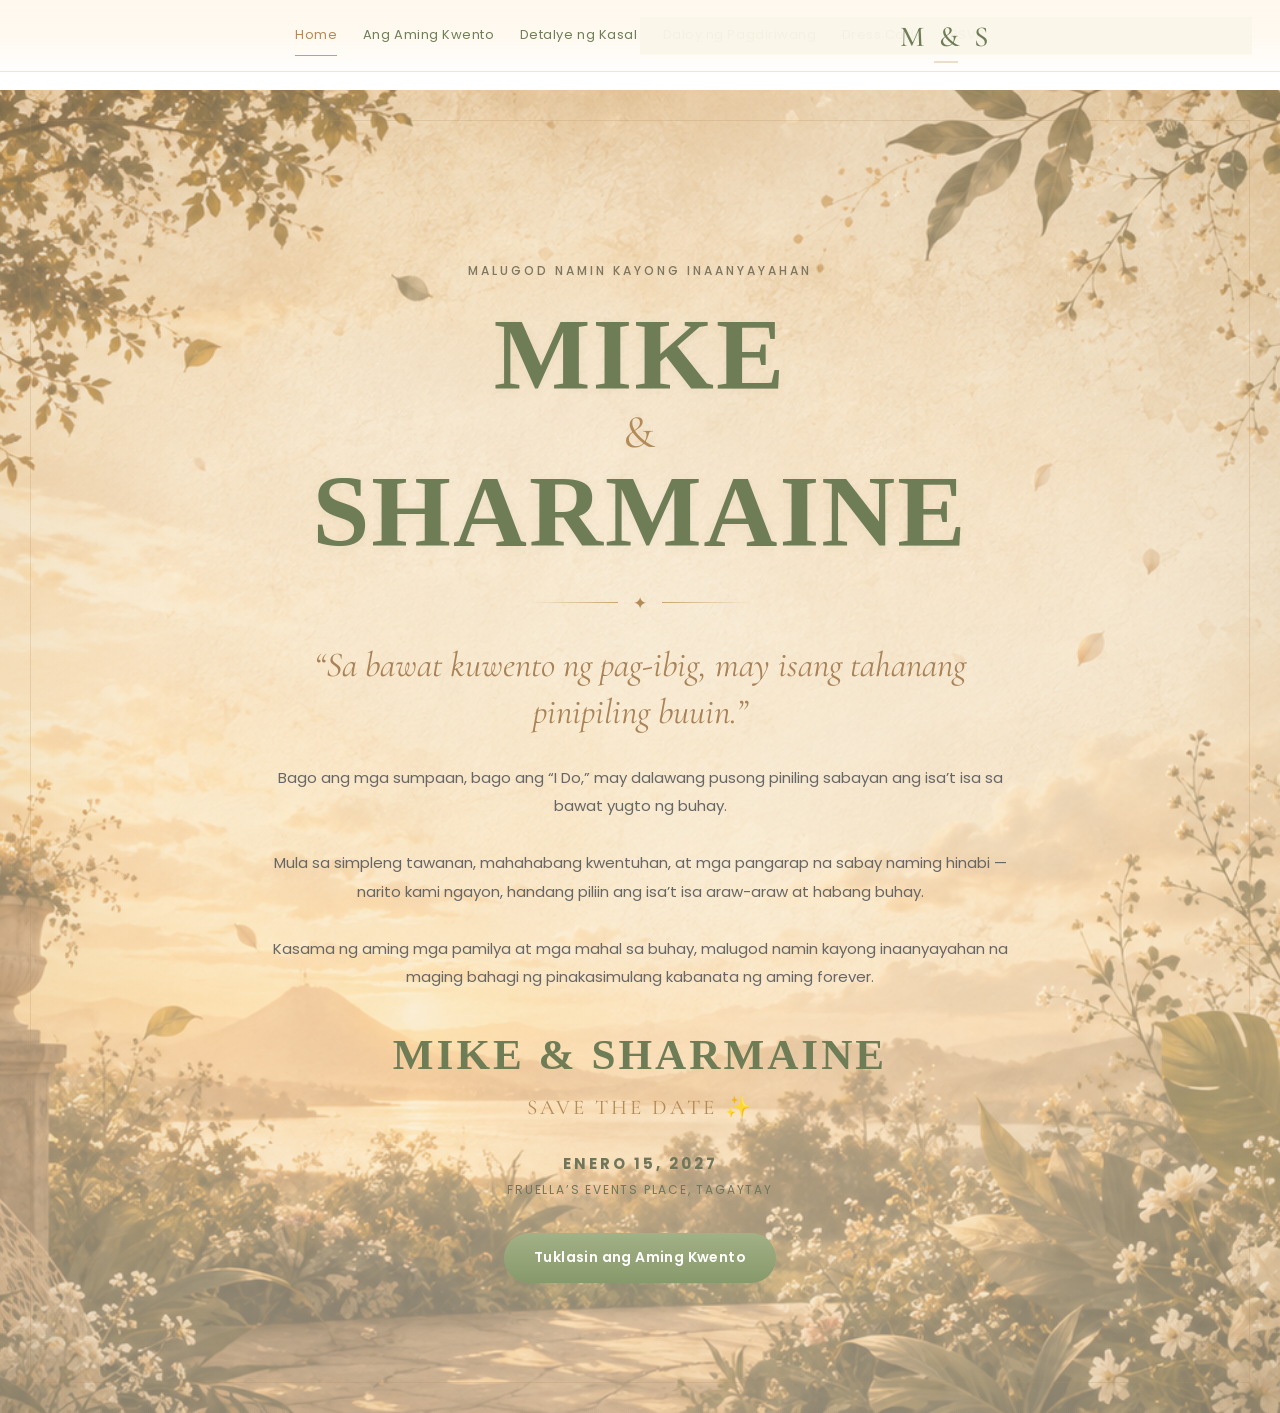
==== commit d428d6cb: "Update index.html" ====
--- a/index.html
+++ b/index.html
@@ -26,7 +26,7 @@
     >
 
     <link
-        href="https://fonts.googleapis.com/css2?family=Allura&family=Cardo:wght@400;700&family=Cormorant+Garamond:ital,wght@0,400;0,500;0,600;1,400;1,500&family=Poppins:wght@300;400;500;600&display=swap"
+        href="https://fonts.googleapis.com/css2?family=Ballet&family=Cardo:wght@400;700&family=Cormorant+Garamond:ital,wght@0,400;0,500;0,600;1,400;1,500&family=Poppins:wght@300;400;500;600&display=swap"
         rel="stylesheet"
     >
 
@@ -107,124 +107,9 @@
      SIDEBAR
 ============================== -->
 
-<aside
-    class="wedding-sidebar"
-    id="weddingSidebar"
-    aria-hidden="true"
->
-
-    <div class="sidebar-inner">
-
-        <!-- Sidebar Header -->
-
-        <div class="sidebar-header">
-
-            <span class="sidebar-eyebrow">
-                OUR WEDDING
-            </span>
-
-            <div class="sidebar-monogram">
-                M &amp; S
-            </div>
-
-            <p class="sidebar-subtitle">
-                Mike &amp; Sharmaine
-            </p>
-
-        </div>
-
-
-        <!-- Navigation -->
-
-        <nav
-            class="sidebar-menu"
-            aria-label="Wedding navigation"
-        >
-
-            <a
-                href="index.html"
-                class="sidebar-link active"
-            >
-                <span class="sidebar-number">01</span>
-                <span>Home</span>
-            </a>
-
-
-            <a
-                href="kwento.html"
-                class="sidebar-link"
-            >
-                <span class="sidebar-number">02</span>
-                <span>Ang Aming Kwento</span>
-            </a>
-
-
-            <a
-                href="detalye.html"
-                class="sidebar-link"
-            >
-                <span class="sidebar-number">03</span>
-                <span>Detalye ng Kasal</span>
-            </a>
-
-
-            <a
-                href="daloy.html"
-                class="sidebar-link"
-            >
-                <span class="sidebar-number">04</span>
-                <span>Daloy ng Pagdiriwang</span>
-            </a>
-
-
-            <a
-                href="dress-code.html"
-                class="sidebar-link"
-            >
-                <span class="sidebar-number">05</span>
-                <span>Dress Code</span>
-            </a>
-
-
-            <a
-                href="rsvp.html"
-                class="sidebar-link"
-            >
-                <span class="sidebar-number">06</span>
-                <span>RSVP</span>
-            </a>
-
-        </nav>
-
-
-        <!-- Sidebar Footer -->
-
-        <div class="sidebar-footer">
-
-            <span>♡</span>
-
-            <p>
-                With love,
-            </p>
-
-            <strong>
-                Mike &amp; Sharmaine
-            </strong>
-
-        </div>
-
-    </div>
-
-</aside>
-
-
-<!-- Sidebar overlay -->
-
-<div
-    class="sidebar-overlay"
-    id="sidebarOverlay"
-    aria-hidden="true"
-></div>
+<!-- Single sidebar retained below; duplicate sidebar removed -->
+
+
 
 
 
--- a/style.css
+++ b/style.css
@@ -9996,3 +9996,89 @@
         padding-right: 20px;
     }
 }
+
+/* ========================================
+   RESPONSIVE WEDDING NAVIGATION
+   Desktop: Horizontal menu
+   Mobile: Hamburger menu
+======================================== */
+
+/* Desktop and laptop */
+@media screen and (min-width: 901px) {
+    header.website-nav {
+        display: flex !important;
+        align-items: center;
+        justify-content: center;
+        position: fixed;
+        top: 0;
+        left: 0;
+        right: 0;
+        width: 100%;
+        min-height: 72px;
+        padding: 12px 24px;
+        box-sizing: border-box;
+        z-index: 1000;
+    }
+
+    header.website-nav .menu-toggle {
+        display: none !important;
+    }
+
+    header.website-nav .desktop-menu {
+        display: flex !important;
+        align-items: center;
+        justify-content: center;
+        flex-wrap: wrap;
+        gap: clamp(12px, 2vw, 30px);
+        width: auto;
+        margin: 0 auto;
+    }
+
+    header.website-nav .desktop-menu a {
+        display: inline-block;
+        color: #6f7f57;
+        font-family: "Poppins", sans-serif;
+        font-size: 13px;
+        font-weight: 400;
+        text-decoration: none;
+        white-space: nowrap;
+        transition: color 0.25s ease;
+    }
+
+    header.website-nav .desktop-menu a:hover,
+    header.website-nav .desktop-menu a.active {
+        color: #b58a55;
+    }
+
+    header.website-nav .nav-monogram {
+        position: absolute;
+        right: 28px;
+        top: 50%;
+        transform: translateY(-50%);
+        color: #6f7f57;
+        text-decoration: none;
+        white-space: nowrap;
+    }
+
+    #home {
+        padding-top: 90px;
+    }
+}
+
+/* Mobile and smaller screens */
+@media screen and (max-width: 900px) {
+    header.website-nav .desktop-menu {
+        display: none !important;
+    }
+
+    header.website-nav .menu-toggle {
+        display: flex !important;
+    }
+
+    header.website-nav .nav-monogram {
+        position: absolute;
+        left: 50%;
+        top: 50%;
+        transform: translate(-50%, -50%);
+    }
+}
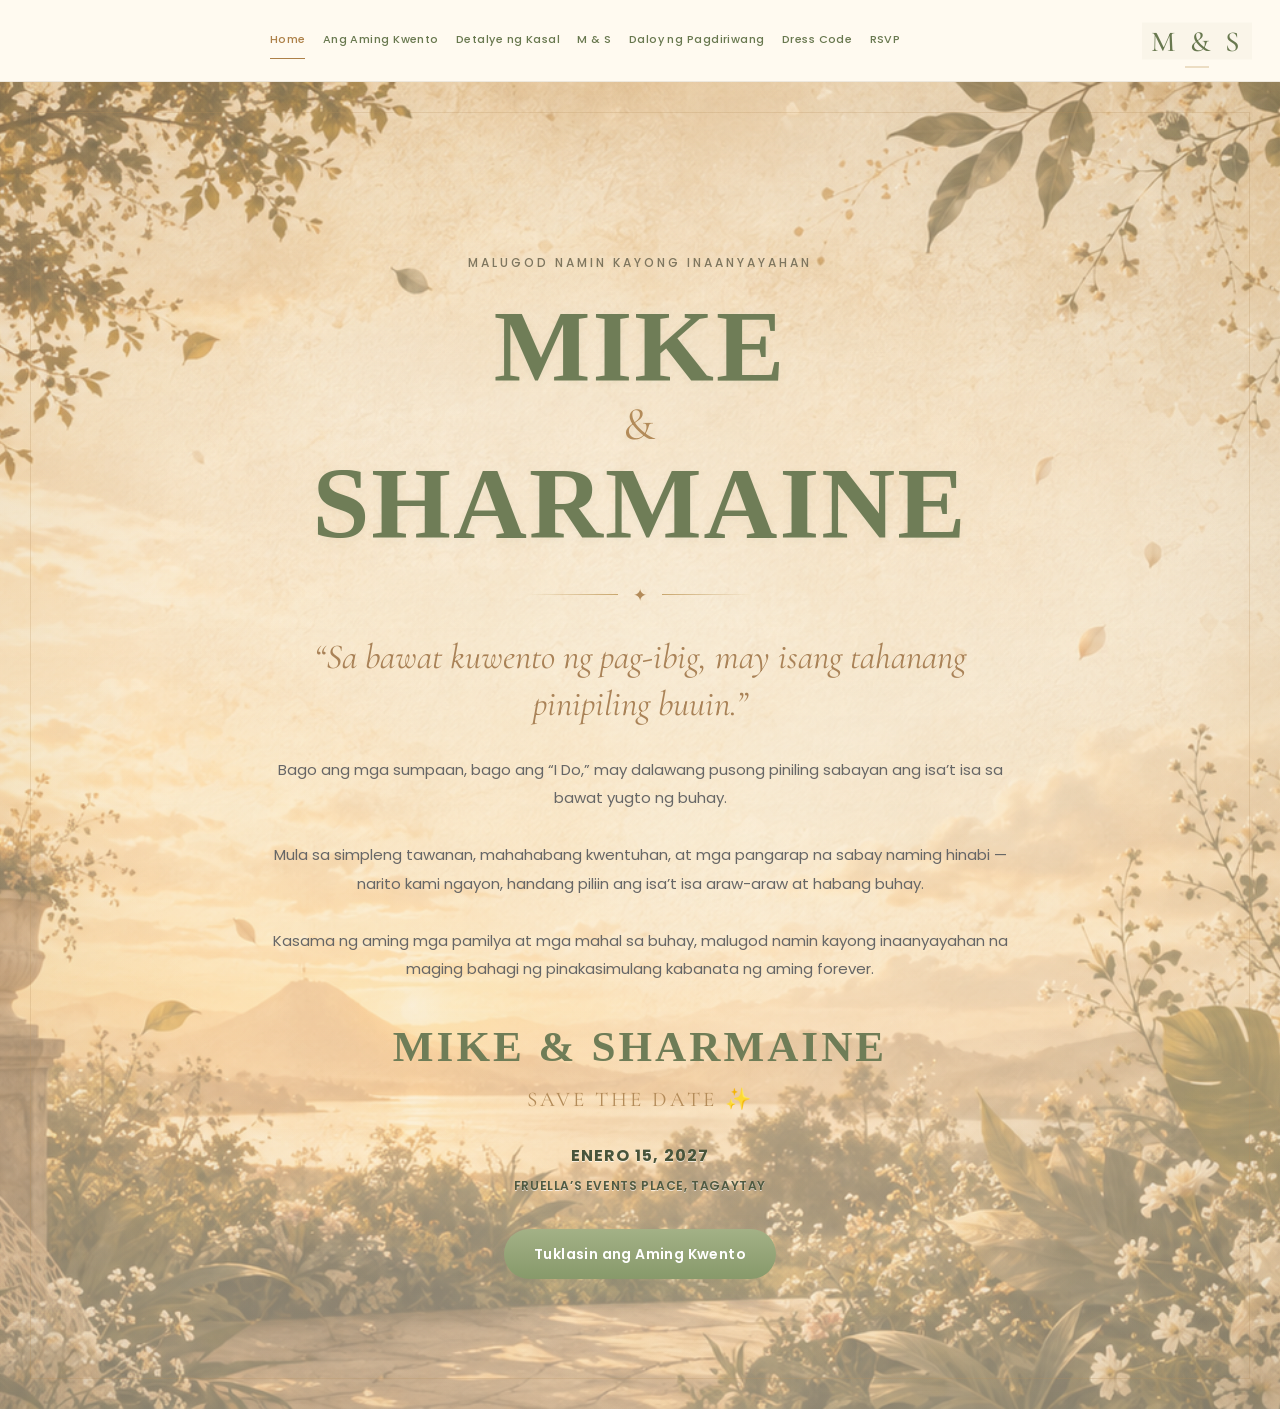
==== commit 53214c08: "Update index.html" ====
--- a/index.html
+++ b/index.html
@@ -82,14 +82,20 @@
         <span></span>
     </button>
 
-    <nav class="desktop-menu" aria-label="Main wedding navigation">
+<nav class="desktop-menu" aria-label="Main wedding navigation">
     <a href="index.html" class="active">Home</a>
     <a href="kwento.html">Ang Aming Kwento</a>
     <a href="detalye.html">Detalye ng Kasal</a>
+
+    <a href="index.html" class="desktop-monogram" aria-label="Mike and Sharmaine Home">
+        M <span>&amp;</span> S
+    </a>
+
     <a href="daloy.html">Daloy ng Pagdiriwang</a>
     <a href="dress-code.html">Dress Code</a>
     <a href="rsvp.html">RSVP</a>
 </nav>
+
 
     <!-- Center Monogram -->
     <a
--- a/style.css
+++ b/style.css
@@ -10082,3 +10082,142 @@
         transform: translate(-50%, -50%);
     }
 }
+
+
+
+/* =====================================================
+   FINAL FIX: DESKTOP HORIZONTAL MENU + READABLE DATE
+   Keep hamburger navigation on mobile.
+===================================================== */
+
+/* Desktop and laptop: show all links in one horizontal row */
+@media screen and (min-width: 901px) {
+    header.website-nav {
+        position: fixed !important;
+        inset: 0 0 auto 0 !important;
+        width: 100% !important;
+        height: 82px !important;
+        min-height: 82px !important;
+        padding: 0 28px !important;
+        display: flex !important;
+        align-items: center !important;
+        justify-content: center !important;
+        box-sizing: border-box !important;
+        z-index: 1500 !important;
+        background: rgba(255, 250, 240, 0.97) !important;
+        overflow: visible !important;
+    }
+
+    header.website-nav .menu-toggle {
+        display: none !important;
+    }
+
+    header.website-nav .desktop-menu {
+        display: flex !important;
+        flex-flow: row nowrap !important;
+        align-items: center !important;
+        justify-content: center !important;
+        gap: clamp(10px, 1.35vw, 24px) !important;
+        width: auto !important;
+        max-width: calc(100% - 150px) !important;
+        margin: 0 auto !important;
+        padding: 0 110px 0 0 !important;
+        box-sizing: border-box !important;
+    }
+
+    header.website-nav .desktop-menu a {
+        display: inline-block !important;
+        flex: 0 0 auto !important;
+        color: #68784f !important;
+        font-family: "Poppins", sans-serif !important;
+        font-size: clamp(11px, 0.82vw, 14px) !important;
+        line-height: 1.4 !important;
+        font-weight: 500 !important;
+        text-decoration: none !important;
+        white-space: nowrap !important;
+        padding: 10px 0 !important;
+    }
+
+    header.website-nav .desktop-menu a:hover,
+    header.website-nav .desktop-menu a.active {
+        color: #ad8048 !important;
+        border-bottom: 1px solid #ad8048 !important;
+    }
+
+    header.website-nav .nav-monogram {
+        position: absolute !important;
+        top: 50% !important;
+        right: 28px !important;
+        left: auto !important;
+        transform: translateY(-50%) !important;
+        z-index: 2 !important;
+        white-space: nowrap !important;
+        color: #68784f !important;
+    }
+
+    #home {
+        padding-top: 82px !important;
+    }
+}
+
+/* Mobile/tablet: hide horizontal links and retain hamburger */
+@media screen and (max-width: 900px) {
+    header.website-nav .desktop-menu {
+        display: none !important;
+    }
+
+    header.website-nav .menu-toggle {
+        display: flex !important;
+    }
+
+    header.website-nav .nav-monogram {
+        position: absolute !important;
+        top: 50% !important;
+        left: 50% !important;
+        right: auto !important;
+        transform: translate(-50%, -50%) !important;
+    }
+}
+
+/* Make the date and venue easier to read */
+.hero-date {
+    align-items: center !important;
+    gap: 8px !important;
+    color: #4f5940 !important;
+    font-family: "Poppins", sans-serif !important;
+    text-align: center !important;
+}
+
+.hero-date strong {
+    color: #48543a !important;
+    font-family: "Poppins", sans-serif !important;
+    font-size: clamp(16px, 1.2vw, 19px) !important;
+    font-weight: 700 !important;
+    letter-spacing: 1.2px !important;
+    line-height: 1.5 !important;
+    text-shadow: 0 1px 0 rgba(255,255,255,0.65) !important;
+}
+
+.hero-date span {
+    color: #4f5940 !important;
+    font-family: "Poppins", sans-serif !important;
+    font-size: clamp(12px, 0.95vw, 15px) !important;
+    font-weight: 600 !important;
+    letter-spacing: 0.6px !important;
+    line-height: 1.6 !important;
+    text-shadow: 0 1px 0 rgba(255,255,255,0.65) !important;
+    max-width: 100% !important;
+}
+
+@media screen and (max-width: 600px) {
+    .hero-date strong {
+        font-size: 16px !important;
+        letter-spacing: 0.6px !important;
+    }
+
+    .hero-date span {
+        font-size: 12px !important;
+        letter-spacing: 0.2px !important;
+        padding: 0 8px !important;
+    }
+}
